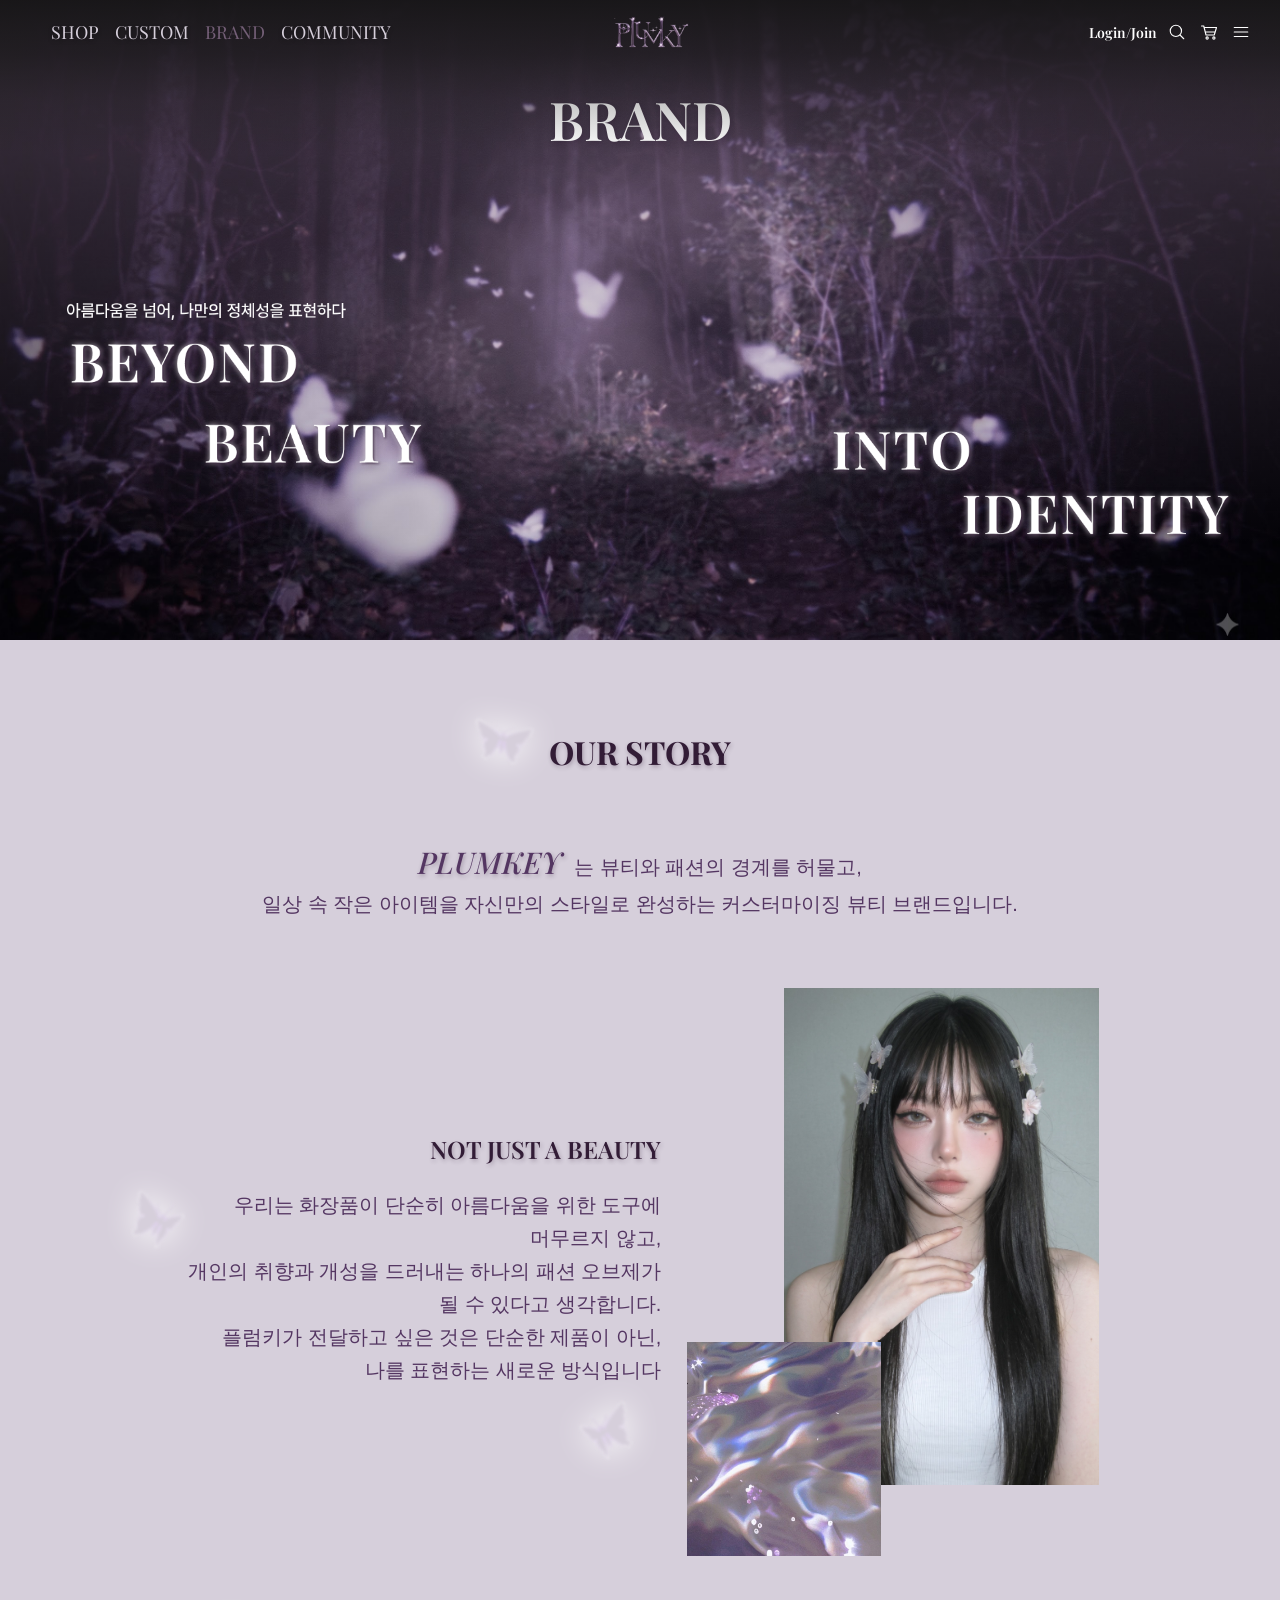
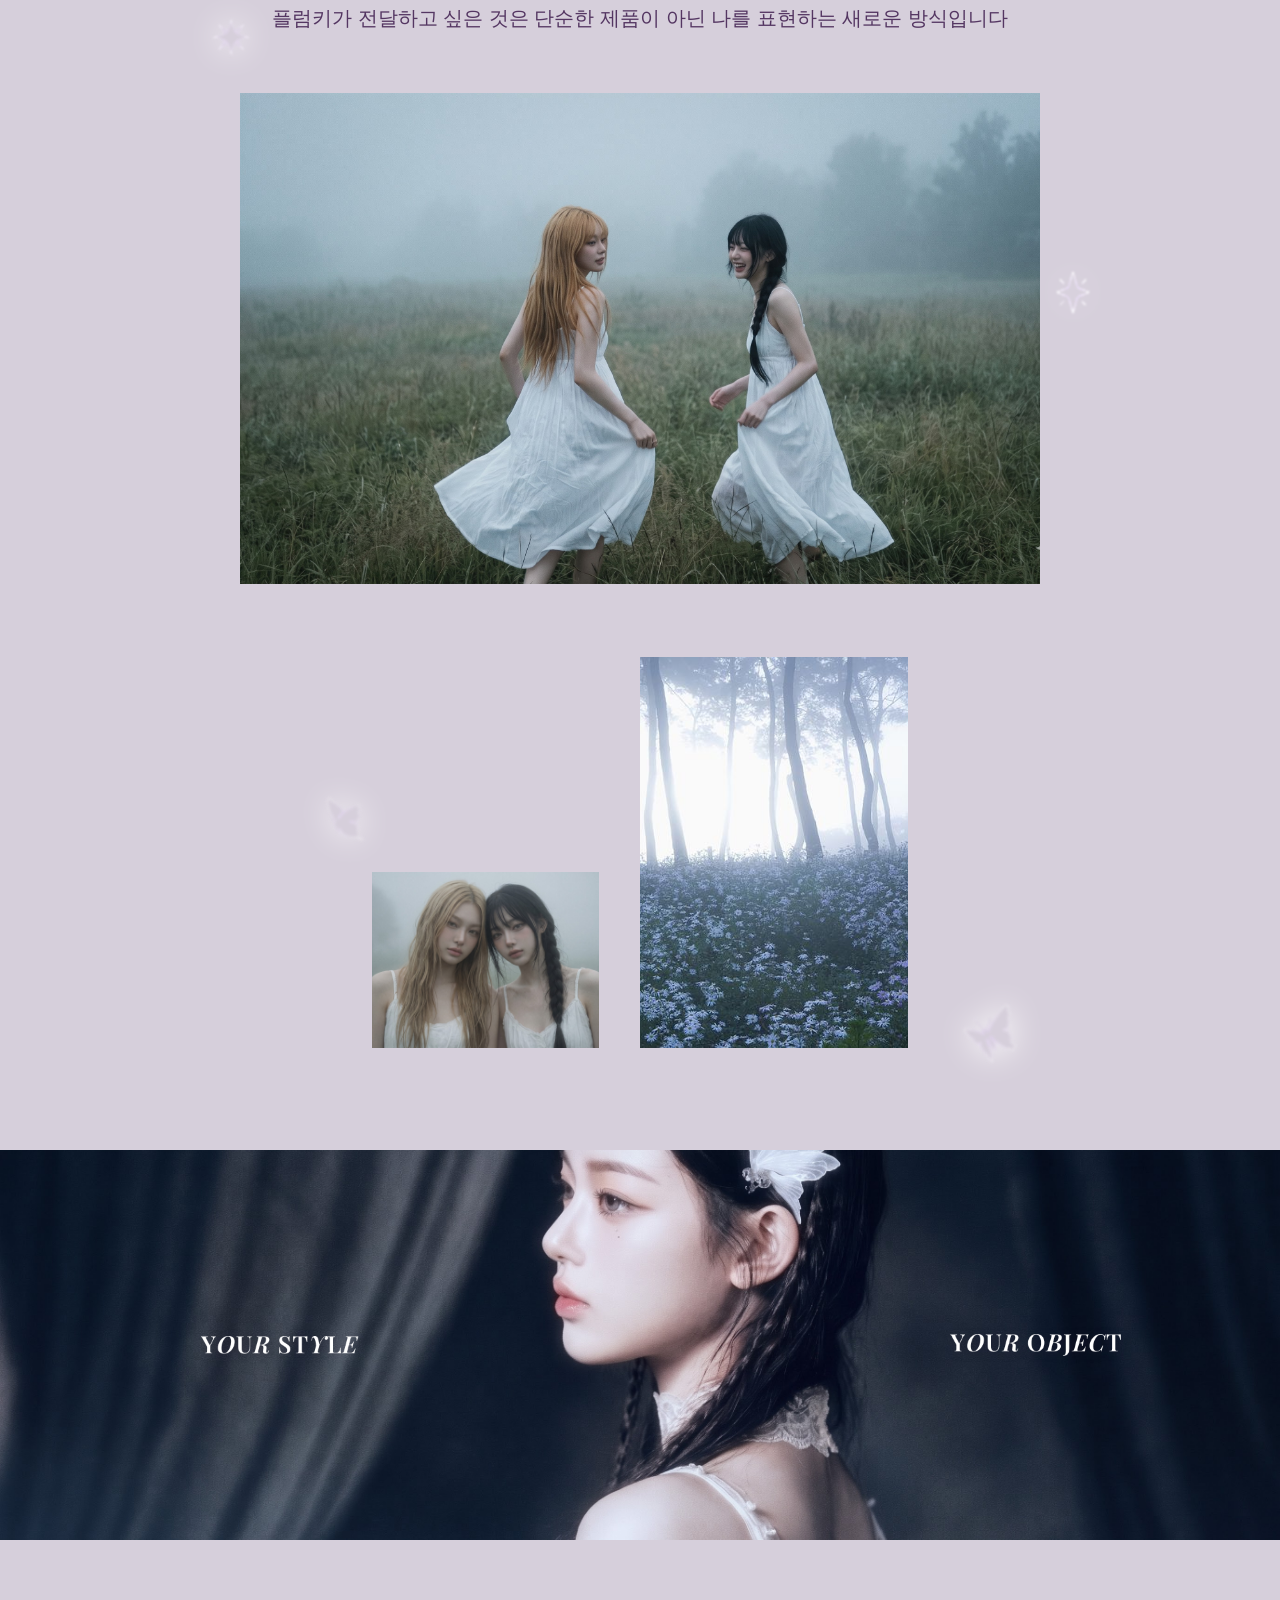
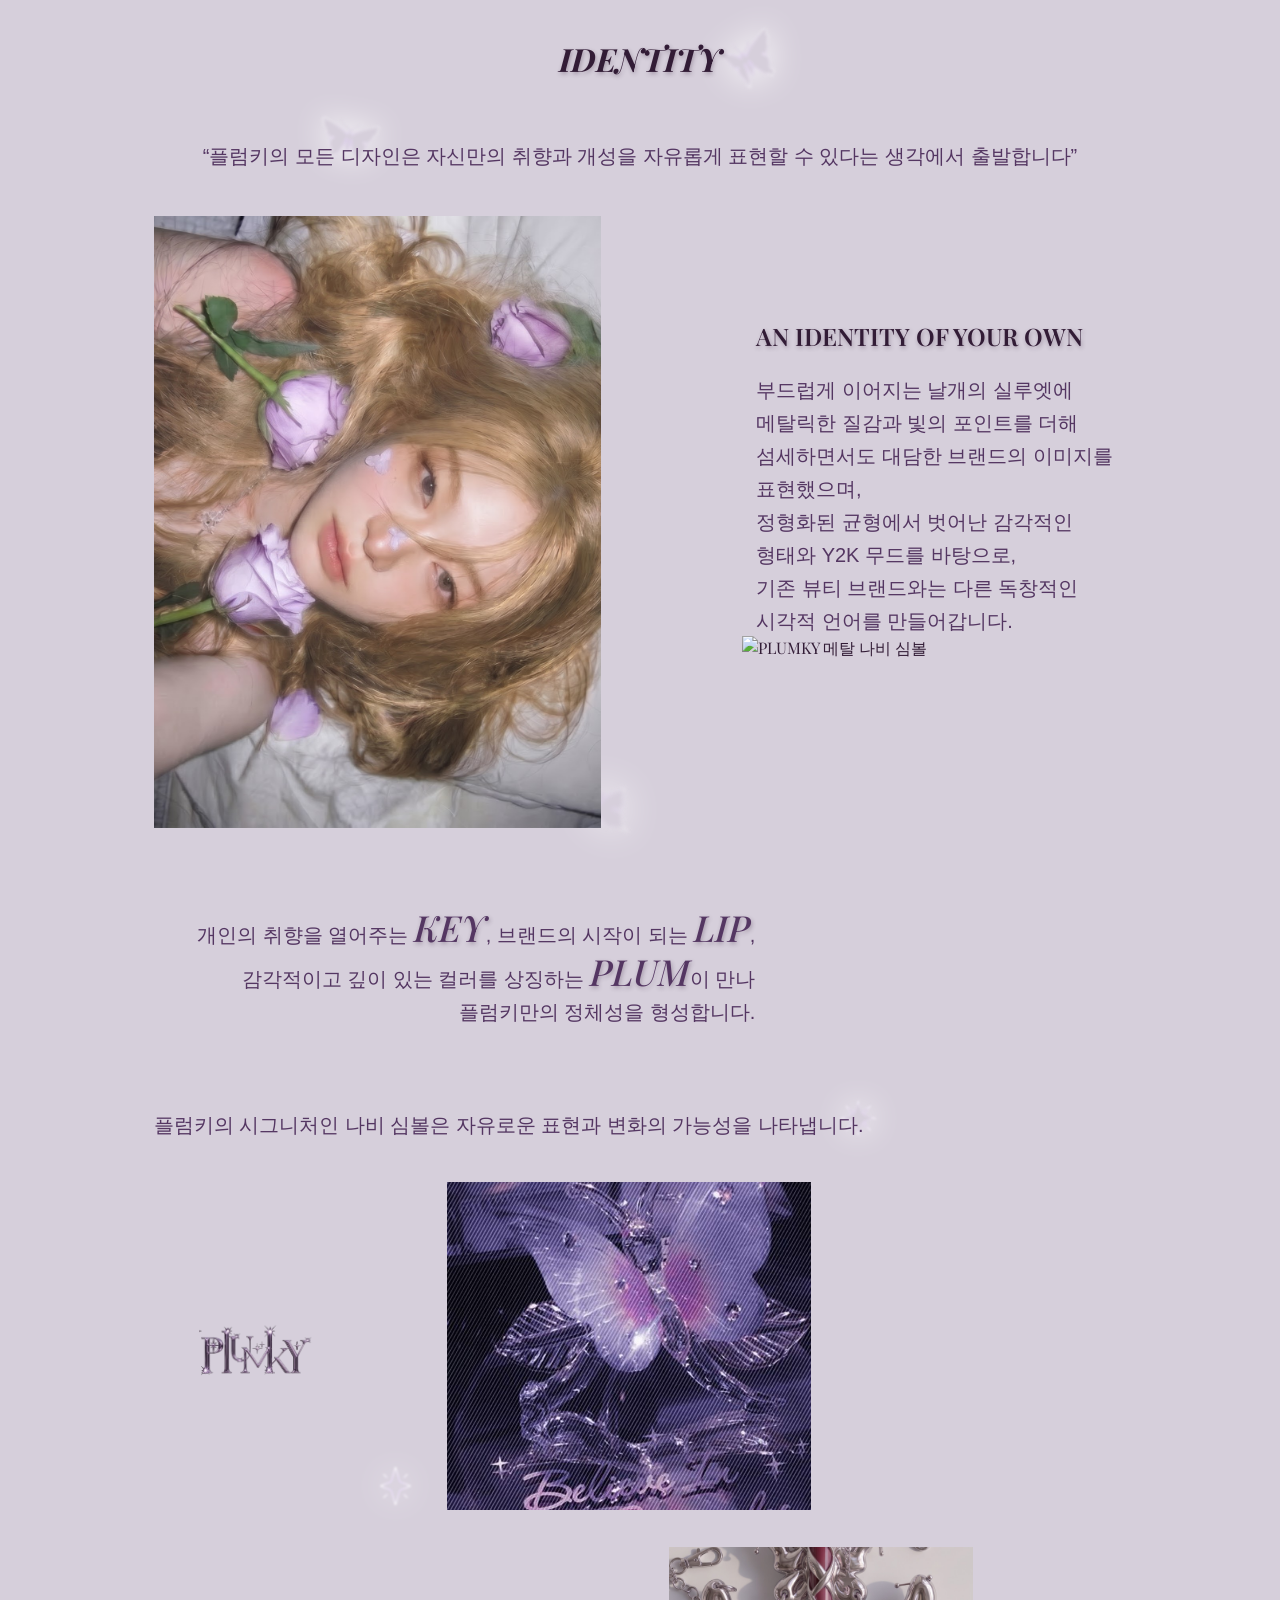
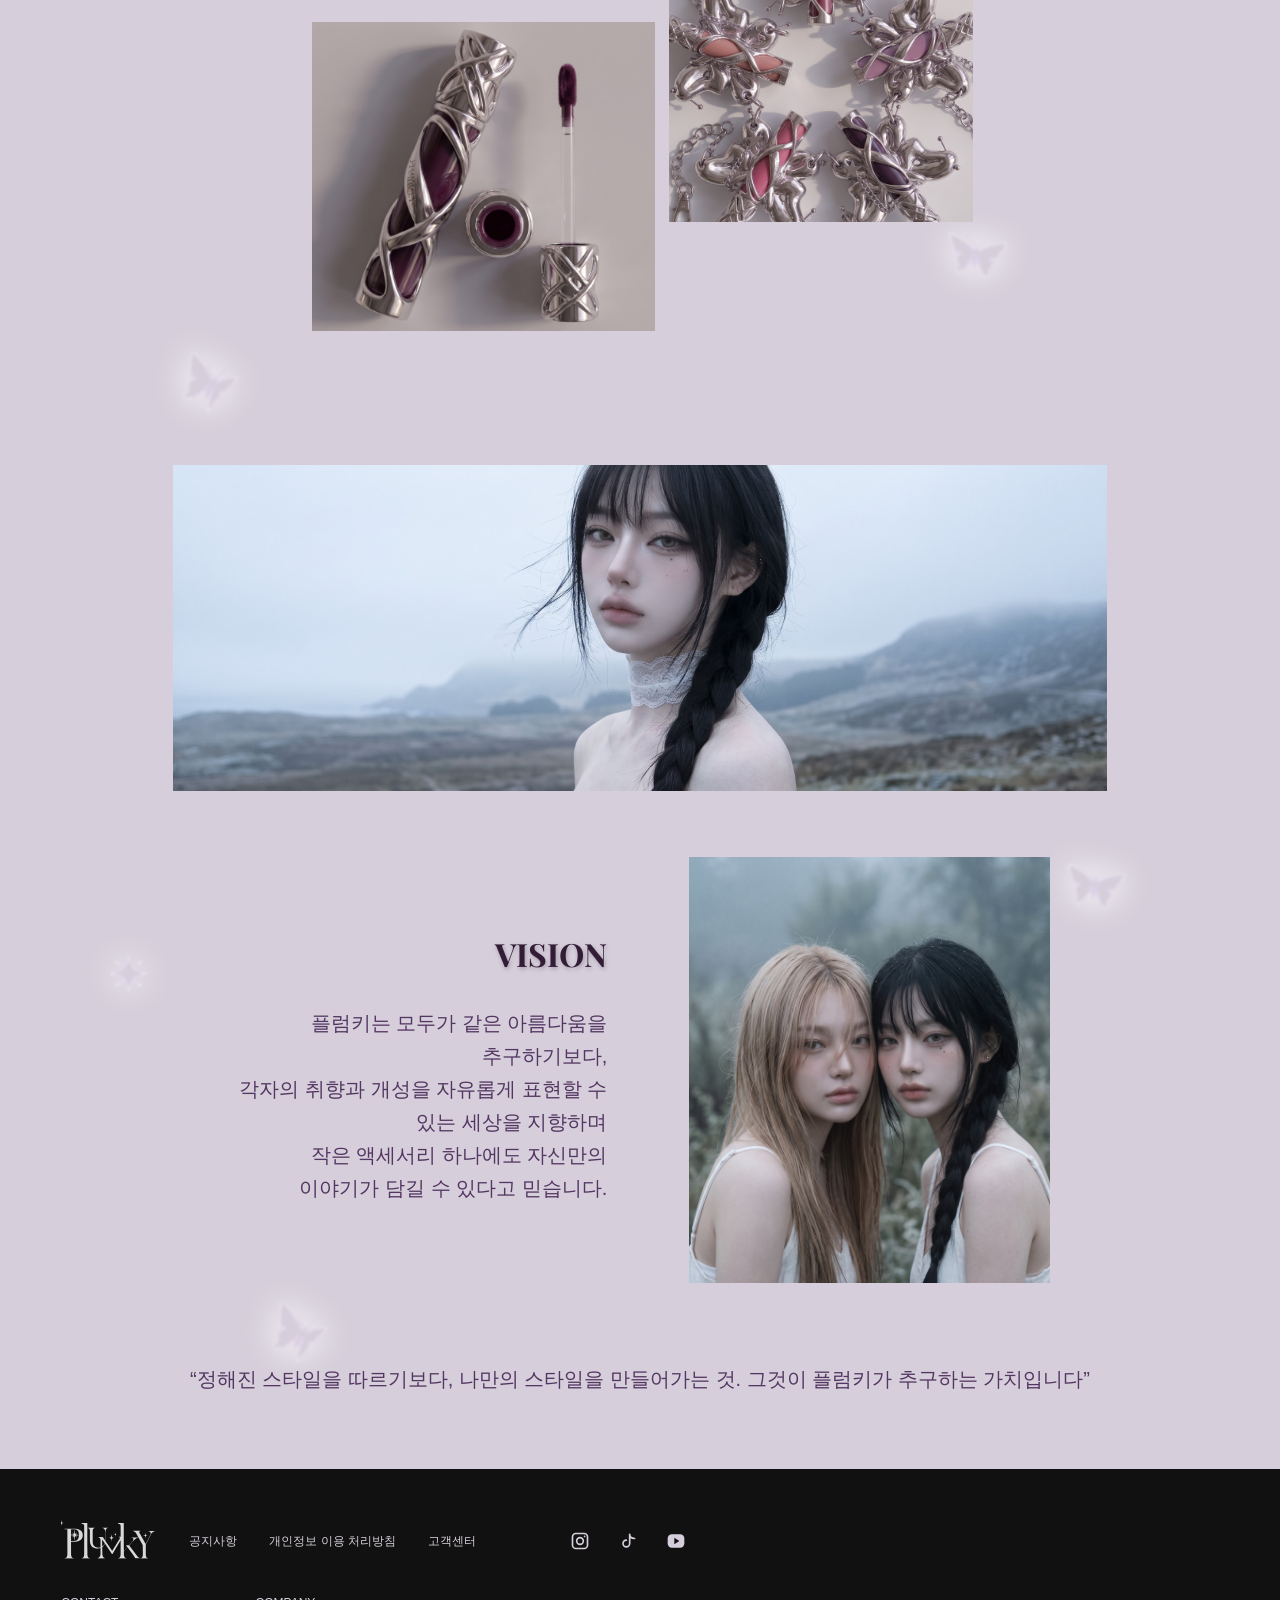
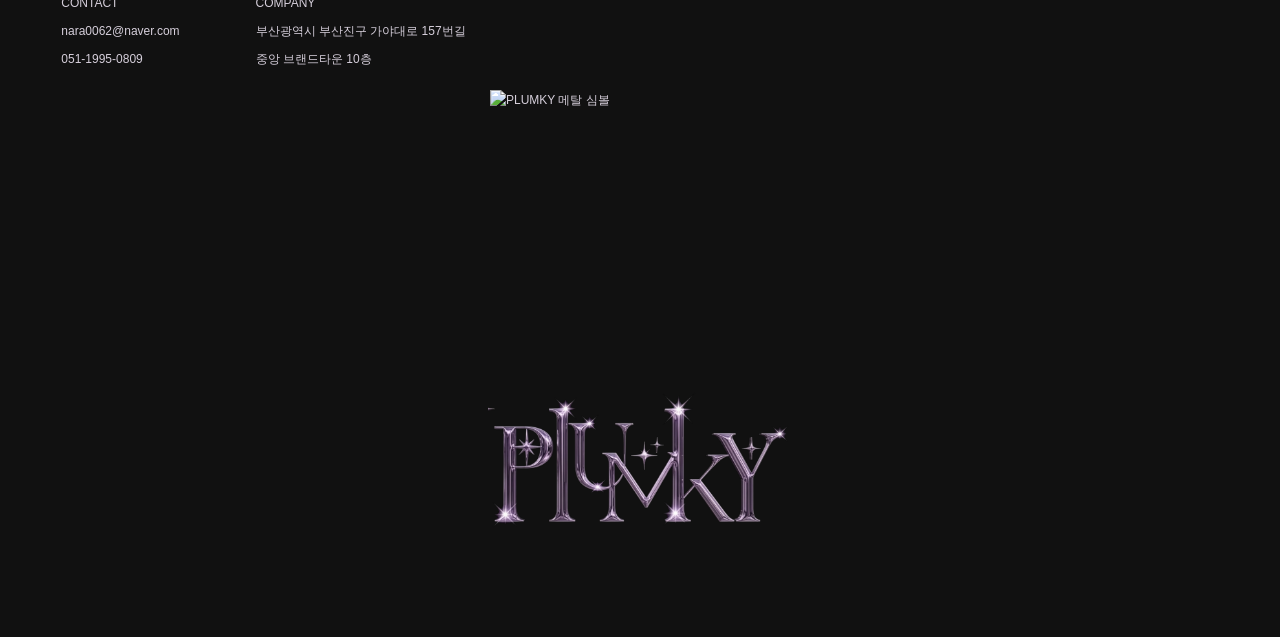
==== sub.3.html @ d3ab943c "Sync PLUMKY pages, assets, and shopping bag updates" ====
<!DOCTYPE html>
<html lang="ko">
  <head>
    <meta charset="UTF-8">
    <meta name="viewport" content="width=device-width, initial-scale=1.0">
    <title>SUB3 | PLUMKY</title>
    <!-- 공통 스타일과 기능 -->
    <link rel="stylesheet" href="css/reset.css">
    <link rel="stylesheet" href="css/common.css">
    <!-- SUB3 헤더 및 BRAND 스타일 -->
    <link rel="stylesheet" href="css/sub3.css">
    <script src="js/common.js" defer></script>
    <!-- SUB3 텍스트 및 이미지 스크롤 애니메이션 -->
    <script src="js/sub3.js" defer></script>
  </head>
  <body class="sub3-page">
    <!-- 헤더 아이콘 -->
    <svg class="common-header-icon-definitions" xmlns="http://www.w3.org/2000/svg" aria-hidden="true">
      <symbol id="icon-search" viewBox="0 0 24 24">
        <circle cx="10.5" cy="10.5" r="7.5"></circle>
        <path d="m16 16 5 5"></path>
      </symbol>
      <symbol id="icon-cart" viewBox="0 0 24 24">
        <path d="M2 4h3l3 12h11l3-10H5.5M8 12h12"></path>
        <circle cx="9.5" cy="20" r="1.5"></circle>
        <circle cx="18.5" cy="20" r="1.5"></circle>
      </symbol>
      <symbol id="icon-menu" viewBox="0 0 24 24">
        <path d="M3 6h18M3 12h18M3 18h18"></path>
      </symbol>
      <symbol id="icon-close" viewBox="0 0 24 24">
        <path d="m5 5 14 14M19 5 5 19"></path>
      </symbol>
    </svg>

    <!-- 공통 헤더 -->
    <header class="common-header">
      <nav class="common-header-nav" aria-label="주 메뉴">
        <ul class="common-header-nav-list">
          <li class="common-header-nav-item" data-common-header-dropdown>
            <a class="common-header-nav-link" href="./sub1.html" aria-expanded="false" aria-controls="common-header-shop-menu">SHOP</a>
            <ul class="common-header-dropdown" id="common-header-shop-menu" hidden>
              <li><a href="./sub1.html#best">BEST</a></li>
              <li><a href="./sub1_1.html">holiday</a></li>
              <li><a href="./sub1_2.html">Lips</a></li>
              <li><a href="./sub1_3.html">Case</a></li>
              <li><a href="./sub1_4.html">charm</a></li>
            </ul>
          </li>
          <li class="common-header-nav-item"><a class="common-header-nav-link" href="./sub2.html">CUSTOM</a></li>
          <li class="common-header-nav-item"><a class="common-header-nav-link" href="sub.3.html" aria-current="true">BRAND</a></li>
          <li class="common-header-nav-item" data-common-header-dropdown>
            <a class="common-header-nav-link" aria-expanded="false" aria-controls="common-header-community-menu" href="./sub4_1.html">COMMUNITY</a>
            <ul class="common-header-dropdown" id="common-header-community-menu" hidden>
              <li><a href="./sub4_1.html">style gallary</a></li>
              <li><a href="./sub4_2.html">review</a></li>
              <li><a href="./sub4_3.html">event</a></li>
              <li><a href="./sub4_4.html">Q&amp;A</a></li>
            </ul>
          </li>
        </ul>
      </nav>

      <a class="common-header-logo" href="./index.html" aria-label="PLUMKY 메인">
        <svg viewBox="700 0 1880 987" role="img" aria-label="PLUMKY">
          <image href="main_image/로고1.png" width="2580" height="987"></image>
        </svg>
      </a>

      <div class="common-header-tools">
        <a class="common-header-account" href="#login">Login/Join</a>
        <button class="common-header-icon-button" type="button" data-common-header-dialog="common-header-search" aria-label="검색 열기" aria-haspopup="dialog" aria-controls="common-header-search">
          <svg class="common-header-icon" aria-hidden="true"><use href="#icon-search"></use></svg>
        </button>
        <button class="common-header-icon-button" type="button" data-common-header-dialog="common-header-cart" aria-label="장바구니 열기" aria-haspopup="dialog" aria-controls="common-header-cart">
          <svg class="common-header-icon" aria-hidden="true"><use href="#icon-cart"></use></svg>
        </button>
        <button class="common-header-icon-button" type="button" data-common-header-dialog="common-header-side-menu" aria-label="전체 메뉴 열기" aria-haspopup="dialog" aria-controls="common-header-side-menu">
          <svg class="common-header-icon" aria-hidden="true"><use href="#icon-menu"></use></svg>
        </button>
      </div>
    </header>

    <!-- SUB3 본문 -->
    <main id="sub3">
      <!-- BRAND 메인 비주얼 -->
      <section class="brand-hero" id="brand" aria-labelledby="brand-hero-title">
        <img class="brand-hero-background" src="sub3_image/01_mainbanner.jpg" alt="보랏빛 숲속에서 빛나는 나비들" width="2752" height="1536" fetchpriority="high">
        <h1 class="brand-hero-title" id="brand-hero-title">BRAND</h1>
        <div class="brand-hero-copy">
          <p class="brand-hero-description">
            <img src="sub3_image/아름다움을%20넘어,%20나만의%20정체성을%20표현하다.png" alt="아름다움을 넘어, 나만의 정체성을 표현하다" width="419" height="25">
          </p>
          <p class="brand-hero-statement">
            <img class="brand-hero-word brand-hero-beyond" src="sub3_image/BEYOND.png" alt="BEYOND" width="357" height="79">
            <img class="brand-hero-word brand-hero-beauty" src="sub3_image/BEAUTY.png" alt="BEAUTY" width="344" height="78">
            <img class="brand-hero-word brand-hero-into" src="sub3_image/INTO.png" alt="INTO" width="224" height="79">
            <img class="brand-hero-word brand-hero-identity" src="sub3_image/IDENTITY.png" alt="IDENTITY" width="418" height="77">
          </p>
        </div>
      </section>
      <!-- BRAND OUR STORY -->
      <section class="brand-story" aria-labelledby="brand-story-title">
        <h2 class="brand-story-title" id="brand-story-title">OUR STORY</h2>
        <p class="brand-story-intro"><em>PLUMKEY</em>는 뷰티와 패션의 경계를 허물고,<br>일상 속 작은 아이템을 자신만의 스타일로 완성하는 커스터마이징 뷰티 브랜드입니다.</p>

        <!-- OUR STORY 브랜드 소개와 이미지 콜라주 -->
        <div class="brand-story-feature">
          <div class="brand-story-copy">
            <h3>NOT JUST A BEAUTY</h3>
            <p>우리는 화장품이 단순히 아름다움을 위한 도구에 머무르지 않고,<br>개인의 취향과 개성을 드러내는 하나의 패션 오브제가 될 수 있다고 생각합니다.<br>플럼키가 전달하고 싶은 것은 단순한 제품이 아닌, 나를 표현하는 새로운 방식입니다</p>
          </div>
          <div class="brand-story-collage">
            <img class="brand-story-portrait" src="sub3_image/02_모델.jpg" alt="나비 장식으로 자신만의 스타일을 표현한 모델" width="1536" height="2752" loading="lazy">
            <img class="brand-story-hologram" src="sub3_image/02_홀로그램.jpg" alt="보라와 은빛으로 반짝이는 홀로그램" width="736" height="1308" loading="lazy">
          </div>
        </div>

        <!-- OUR STORY 브랜드 메시지와 모델 이미지 -->
        <p class="brand-story-message">플럼키가 전달하고 싶은 것은 단순한 제품이 아닌 나를 표현하는 새로운 방식입니다</p>
        <img class="brand-story-wide" src="sub3_image/02_모델2.jpg" alt="안개 낀 들판에서 흰 드레스를 입고 함께하는 두 모델" width="2752" height="1536" loading="lazy">

        <!-- OUR STORY 하단 이미지 -->
        <div class="brand-story-gallery">
          <img class="brand-story-pair" src="sub3_image/02_모델3.jpg" alt="서로 어깨를 맞대고 있는 두 모델" width="2752" height="1536" loading="lazy">
          <img class="brand-story-forest" src="sub3_image/02_이미지.jpg" alt="은은한 빛이 스며드는 보랏빛 꽃이 핀 숲" width="735" height="490" loading="lazy">
        </div>

        <!-- OUR STORY 나비와 빛 장식 -->
        <div class="brand-story-decor" aria-hidden="true">
          <img class="brand-story-butterfly brand-story-butterfly-one" src="sub3_image/정면나비.svg" alt="" width="187" height="168" loading="lazy">
          <img class="brand-story-butterfly brand-story-butterfly-two" src="sub3_image/오른쪽보는나비.svg" alt="" width="178" height="186" loading="lazy">
          <img class="brand-story-butterfly brand-story-butterfly-three" src="sub3_image/대각선나비.svg" alt="" width="178" height="186" loading="lazy">
          <img class="brand-story-butterfly brand-story-butterfly-four" src="sub3_image/왼쪽보는나비.svg" alt="" width="155" height="164" loading="lazy">
          <img class="brand-story-butterfly brand-story-butterfly-five" src="sub3_image/대각선나비.svg" alt="" width="178" height="186" loading="lazy">
          <img class="brand-story-sparkle brand-story-sparkle-one" src="sub3_image/별모양.svg" alt="" width="158" height="158" loading="lazy">
          <img class="brand-story-sparkle brand-story-sparkle-two" src="sub3_image/별모양2.svg" alt="" width="146" height="158" loading="lazy">
        </div>
      </section>
      <!-- BRAND YOUR STYLE 배너 -->
      <section class="brand-style-banner" aria-labelledby="brand-style-title">
        <h2 class="common-header-sr-only" id="brand-style-title">YOUR STYLE, YOUR OBJECT</h2>
        <img class="brand-style-background" src="sub3_image/03_배너.jpg" alt="나비 장식을 착용하고 옆을 바라보는 모델" width="2752" height="1536" loading="lazy">
        <p class="brand-style-copy brand-style-copy-left">
          <img src="sub3_image/03_YOUR%20STYLE.png" alt="YOUR STYLE" width="237" height="27" loading="lazy">
        </p>
        <p class="brand-style-copy brand-style-copy-right">
          <img src="sub3_image/03_YOUR%20OBJECT.png" alt="YOUR OBJECT" width="257" height="33" loading="lazy">
        </p>
      </section>
      <!-- BRAND IDENTITY -->
      <section class="brand-identity" aria-labelledby="brand-identity-title">
        <h2 class="brand-identity-title" id="brand-identity-title">IDENTITY</h2>
        <p class="brand-identity-intro">“플럼키의 모든 디자인은 자신만의 취향과 개성을 자유롭게 표현할 수 있다는 생각에서 출발합니다”</p>

        <!-- IDENTITY 디자인 소개 -->
        <div class="brand-identity-feature">
          <img class="brand-identity-portrait" src="sub3_image/04_모델.jpg" alt="보랏빛 장미 사이에 누워 있는 모델" width="2752" height="1536" loading="lazy">
          <div class="brand-identity-copy">
            <h3>AN IDENTITY OF YOUR OWN</h3>
            <p>부드럽게 이어지는 날개의 실루엣에 메탈릭한 질감과 빛의 포인트를 더해<br>섬세하면서도 대담한 브랜드의 이미지를 표현했으며,<br>정형화된 균형에서 벗어난 감각적인 형태와 Y2K 무드를 바탕으로,<br>기존 뷰티 브랜드와는 다른 독창적인 시각적 언어를 만들어갑니다.</p>
          </div>
          <img class="brand-identity-symbol" src="main_image/심볼1.png" alt="PLUMKY 메탈 나비 심볼" width="2175" height="2232" loading="lazy">
        </div>

        <!-- IDENTITY 브랜드 이름과 심볼 의미 -->
        <p class="brand-identity-naming">개인의 취향을 열어주는 <em>KEY</em>, 브랜드의 시작이 되는 <em>LIP</em>,<br>감각적이고 깊이 있는 컬러를 상징하는 <em>PLUM</em>이 만나 플럼키만의 정체성을 형성합니다.</p>
        <p class="brand-identity-symbol-caption">플럼키의 시그니처인 나비 심볼은 자유로운 표현과 변화의 가능성을 나타냅니다.</p>

        <!-- IDENTITY 로고와 제품 이미지 콜라주 -->
        <div class="brand-identity-gallery">
          <svg class="brand-identity-logo" viewBox="700 0 1880 987" role="img" aria-label="PLUMKY 메탈 로고">
            <image href="main_image/로고1.png" width="2580" height="987"></image>
          </svg>
          <img class="brand-identity-mood" src="sub3_image/04_이미지1.jpg" alt="보라색 나비와 반짝이는 장식의 Y2K 무드 이미지" width="675" height="1200" loading="lazy">
          <img class="brand-identity-products" src="sub3_image/04_이미지2.jpg" alt="나비 모양 메탈 케이스와 다양한 립 컬러" width="1536" height="2752" loading="lazy">
          <img class="brand-identity-lip" src="sub3_image/04_이미지3.jpg" alt="은빛 곡선 케이스의 보라색 립과 어플리케이터" width="1792" height="2400" loading="lazy">
        </div>

        <!-- IDENTITY 하단 모델 이미지 -->
        <img class="brand-identity-wide" src="sub3_image/04_모델2.jpg" alt="해안가에서 자신만의 스타일을 표현하는 모델" width="2752" height="1536" loading="lazy">

        <!-- IDENTITY 나비와 빛 장식 -->
        <div class="brand-identity-decor" aria-hidden="true">
          <img class="brand-identity-butterfly brand-identity-butterfly-one" src="sub3_image/대각선나비.svg" alt="" width="178" height="186" loading="lazy">
          <img class="brand-identity-butterfly brand-identity-butterfly-two" src="sub3_image/정면나비.svg" alt="" width="187" height="168" loading="lazy">
          <img class="brand-identity-butterfly brand-identity-butterfly-three" src="sub3_image/왼쪽보는나비.svg" alt="" width="155" height="164" loading="lazy">
          <img class="brand-identity-butterfly brand-identity-butterfly-four" src="sub3_image/정면나비.svg" alt="" width="187" height="168" loading="lazy">
          <img class="brand-identity-butterfly brand-identity-butterfly-five" src="sub3_image/오른쪽보는나비.svg" alt="" width="178" height="186" loading="lazy">
          <img class="brand-identity-sparkle brand-identity-sparkle-one" src="sub3_image/별모양.svg" alt="" width="158" height="158" loading="lazy">
          <img class="brand-identity-sparkle brand-identity-sparkle-two" src="sub3_image/별모양2.svg" alt="" width="146" height="158" loading="lazy">
        </div>
      </section>
      <!-- BRAND VISION -->
      <section class="brand-vision" aria-labelledby="brand-vision-title">
        <div class="brand-vision-inner">
          <!-- VISION 소개문과 모델 이미지 -->
          <div class="brand-vision-copy">
            <h2 id="brand-vision-title">VISION</h2>
            <p>플럼키는 모두가 같은 아름다움을 추구하기보다,<br>각자의 취향과 개성을 자유롭게 표현할 수 있는 세상을 지향하며<br>작은 액세서리 하나에도 자신만의 이야기가 담길 수 있다고 믿습니다.</p>
          </div>
          <img class="brand-vision-image" src="sub3_image/05_모델.jpg" alt="서로 다른 개성을 표현하며 함께 서 있는 두 모델" width="1536" height="2752" loading="lazy">
        </div>

        <!-- VISION 브랜드 가치 -->
        <p class="brand-vision-message">“정해진 스타일을 따르기보다, 나만의 스타일을 만들어가는 것. 그것이 플럼키가 추구하는 가치입니다”</p>

        <!-- VISION 나비와 빛 장식 -->
        <div class="brand-vision-decor" aria-hidden="true">
          <img class="brand-vision-butterfly brand-vision-butterfly-one" src="sub3_image/정면나비.svg" alt="" width="187" height="168" loading="lazy">
          <img class="brand-vision-butterfly brand-vision-butterfly-two" src="sub3_image/오른쪽보는나비.svg" alt="" width="178" height="186" loading="lazy">
          <img class="brand-vision-sparkle" src="sub3_image/별모양.svg" alt="" width="158" height="158" loading="lazy">
        </div>
      </section>
    </main>

    <!-- FOOTER -->
    <footer class="site-footer" id="footer">
      <div class="footer-top">
        <a class="footer-home" href="./index.html" aria-label="PLUMKY 메인으로">
          <svg viewBox="90 0 216 107" role="img" aria-label="PLUMKY">
            <image href="main_image/logo.svg" width="306" height="107"></image>
          </svg>
        </a>
        <nav class="footer-links" aria-label="사이트 안내">
          <a href="#">공지사항</a>
          <a href="#">개인정보 이용 처리방침</a>
          <a href="#footer-contact">고객센터</a>
        </nav>
        <nav class="footer-social" aria-label="소셜 미디어">
          <a href="#" aria-label="인스타그램">
            <svg viewBox="0 0 24 24" aria-hidden="true">
              <rect x="3" y="3" width="18" height="18" rx="4"></rect>
              <circle cx="12" cy="12" r="4"></circle>
              <circle class="footer-icon-fill" cx="17.5" cy="6.5" r="1"></circle>
            </svg>
          </a>
          <a href="#" aria-label="틱톡">
            <svg viewBox="0 0 24 24" aria-hidden="true">
              <path d="M14 4v11a4 4 0 1 1-4-4M14 4c0 4 3 5 6 5"></path>
            </svg>
          </a>
          <a href="#" aria-label="유튜브">
            <svg viewBox="0 0 24 24" aria-hidden="true">
              <rect class="footer-icon-fill" x="2" y="4" width="20" height="16" rx="5"></rect>
              <path class="footer-icon-cutout" d="m10 8 6 4-6 4Z"></path>
            </svg>
          </a>
        </nav>
      </div>
      <div class="footer-details">
        <div class="footer-contact" id="footer-contact">
          <h2>CONTACT</h2>
          <address>
            <a href="mailto:nara0062@naver.com">nara0062@naver.com</a>
            <a href="tel:05119950809">051-1995-0809</a>
          </address>
        </div>
        <div class="footer-company">
          <h2>COMPANY</h2>
          <address>
            <span>부산광역시 부산진구 가야대로 157번길</span>
            <span>중앙 브랜드타운 10층</span>
          </address>
        </div>
      </div>

      <!-- FOOTER 메탈 심볼·로고 -->
      <div class="footer-metal" aria-label="PLUMKY 메탈 심볼과 로고">
        <div class="footer-metal-item footer-metal-symbol">
          <img src="main_image/심볼1.png" alt="PLUMKY 메탈 심볼" width="2175" height="2232" loading="lazy" draggable="false">
        </div>
        <div class="footer-metal-item footer-metal-wordmark">
          <svg viewBox="700 0 1880 987" role="img" aria-label="PLUMKY 메탈 로고">
            <image href="main_image/로고1.png" width="2580" height="987"></image>
          </svg>
        </div>
      </div>
    </footer>

    <!-- 헤더 전체 메뉴 -->
    <dialog class="common-header-dialog common-header-side-menu" id="common-header-side-menu" aria-label="전체 메뉴">
      <div class="common-header-side-tools">
        <a class="common-header-login" href="#login">Login/Join</a>
        <button class="common-header-icon-button" type="button" data-common-header-dialog="common-header-search" aria-label="검색 열기" aria-haspopup="dialog" aria-controls="common-header-search">
          <svg class="common-header-icon" aria-hidden="true"><use href="#icon-search"></use></svg>
        </button>
        <button class="common-header-icon-button" type="button" data-common-header-dialog="common-header-cart" aria-label="장바구니 열기" aria-haspopup="dialog" aria-controls="common-header-cart">
          <svg class="common-header-icon" aria-hidden="true"><use href="#icon-cart"></use></svg>
        </button>
        <button class="common-header-icon-button" type="button" data-common-header-close aria-label="전체 메뉴 닫기" autofocus>
          <svg class="common-header-icon" aria-hidden="true"><use href="#icon-close"></use></svg>
        </button>
      </div>
      <nav class="common-header-side-nav" aria-label="전체 메뉴">
        <a class="common-header-side-title common-header-my-page" href="#my-page">My Page</a>
        <details class="common-header-side-group" open>
          <summary class="common-header-side-title">SHOP</summary>
          <ul class="common-header-side-links">
            <li><a href="./sub1.html#best">BEST</a></li>
            <li><a href="./sub1_1.html">holiday</a></li>
            <li><a href="./sub1_2.html">Lips</a></li>
            <li><a href="./sub1_3.html">Case</a></li>
            <li><a href="./sub1_4.html">charm</a></li>
          </ul>
        </details>
        <a class="common-header-side-title" href="./sub2.html">CUSTOM</a>
        <a class="common-header-side-title" href="sub.3.html">BRAND</a>
        <details class="common-header-side-group">
          <summary class="common-header-side-title"><a href="./sub4_1.html">COMMUNITY</a></summary>
          <ul class="common-header-side-links">
            <li><a href="./sub4_1.html">style gallary</a></li>
            <li><a href="./sub4_2.html">review</a></li>
            <li><a href="./sub4_3.html">event</a></li>
            <li><a href="./sub4_4.html">Q&amp;A</a></li>
          </ul>
        </details>
      </nav>
    </dialog>

    <!-- 헤더 검색 -->
    <dialog class="common-header-dialog common-header-search" id="common-header-search" aria-labelledby="common-header-search-title">
      <div class="common-header-dialog-heading">
        <h2 id="common-header-search-title">Search</h2>
        <button class="common-header-icon-button" type="button" data-common-header-close aria-label="검색 닫기">
          <svg class="common-header-icon" aria-hidden="true"><use href="#icon-close"></use></svg>
        </button>
      </div>
      <label class="common-header-search-field">
        <span class="common-header-sr-only">검색어</span>
        <input type="search" name="keyword" placeholder="검색어를 입력하세요" autocomplete="off" autofocus>
        <svg class="common-header-icon" aria-hidden="true"><use href="#icon-search"></use></svg>
      </label>
    </dialog>

    <!-- 헤더 장바구니 -->
    <dialog class="common-header-dialog common-header-cart" id="common-header-cart" aria-labelledby="common-header-cart-title">
      <div class="common-header-dialog-heading">
        <h2 id="common-header-cart-title">Shopping Bag <span>(0)</span></h2>
        <button class="common-header-icon-button" type="button" data-common-header-close aria-label="장바구니 닫기" autofocus>
          <svg class="common-header-icon" aria-hidden="true"><use href="#icon-close"></use></svg>
        </button>
      </div>
      <p class="common-header-cart-empty">장바구니가 비어 있습니다.</p>
    </dialog>
  </body>
</html>
---- css/common.css ----
@charset "UTF-8";

/* 웹폰트 연결 */
@import url("https://fonts.googleapis.com/css2?family=Playfair+Display:ital,wght@0,400..900;1,400..900&display=swap");
@import url("https://cdn.jsdelivr.net/gh/orioncactus/pretendard@v1.3.9/dist/web/static/pretendard-dynamic-subset.min.css");

/* 공통 색상 변수 */
:root {
  --color-text: #111; /* 글자 검정 */
  --color-primary: #745f77; /* 진한 보라 */
  --color-purple-light: #e4ccff; /* 밝은 연보라 */
  --color-purple-dark: #321c36; /* 어두운 보라 */
  --color-purple-gray: #745f77; /* 회보라 */
  --color-background: #d6cfdb; /* 배경 회색 */
  --color-white: #ffffff; /* 흰색 */
}

/* 영문은 Playfair Display, 한글은 Pretendard로 표시 */
body {
  font-family: "Playfair Display", "Pretendard", sans-serif;
  font-size: 16px;
  line-height: 1.5;
  color: var(--color-text);
}

/* 헤더 */
.common-header-icon-definitions {
  position: absolute;
  width: 0;
  height: 0;
  overflow: hidden;
}

.common-header {
  position: absolute;
  inset: 0 0 auto;
  z-index: 10;
  display: grid;
  grid-template-columns: 1fr auto 1fr;
  align-items: center;
  height: 4rem;
  padding-inline: 3.958333vw 2.083333vw;
  color: var(--color-background);
}

.common-header-logo {
  grid-column: 2;
  grid-row: 1;
  width: 4.75rem;
}

.common-header-logo svg {
  width: 100%;
  height: auto;
  aspect-ratio: 1880 / 987;
}

.common-header-nav {
  grid-column: 1;
  grid-row: 1;
  justify-self: start;
}

.common-header-nav-list {
  display: flex;
  align-items: center;
  gap: 1.25vw;
}

.common-header-nav-item {
  position: relative;
}

.common-header-nav-link {
  display: block;
  padding-block: 1.125rem;
  font-size: 1.125rem;
  line-height: 1.5;
  white-space: nowrap;
  text-shadow: 0 2px 4px color-mix(in srgb, var(--color-text) 30%, transparent);
}

/* 헤더 메뉴 호버와 현재 메뉴 */
.common-header-nav-link:hover,
.common-header-nav-link:focus-visible,
.common-header-nav-link[aria-current="true"],
.common-header-nav-link[aria-expanded="true"] {
  color: var(--color-purple-gray);
  text-shadow: none;
}

.common-header-dropdown {
  position: absolute;
  top: calc(100% - 0.375rem);
  left: 50%;
  min-width: 5.5rem;
  padding: 0.25rem 0.625rem;
  transform: translateX(-50%);
  color: var(--color-purple-gray);
  background: var(--color-white);
  text-align: center;
  white-space: nowrap;
}

.common-header-dropdown a {
  display: block;
  padding-block: 0.2rem;
  font-size: 0.875rem;
  line-height: 1.5;
}

.common-header-dropdown li + li {
  border-top: 1px solid var(--color-background);
}

.common-header-dropdown a:hover,
.common-header-dropdown a:focus-visible {
  color: var(--color-purple-dark);
}

/* 공통 헤더 로그인과 아이콘 색상 */
.common-header-tools {
  display: flex;
  align-items: center;
  gap: 0.5rem;
  grid-column: 3;
  grid-row: 1;
  justify-self: end;
  margin-left: 0;
  color: var(--color-white);
}

.common-header-icon-button {
  display: inline-flex;
  flex-shrink: 0;
  align-items: center;
  justify-content: center;
  width: 1.5rem;
  height: 1.75rem;
}

.common-header-icon {
  width: 1.125rem;
  height: 1.125rem;
  fill: none;
  stroke: currentColor;
  stroke-width: 1.4;
  stroke-linecap: round;
  stroke-linejoin: round;
}

.common-header :focus-visible,
.common-header-dialog :focus-visible {
  outline: 1px solid var(--color-purple-light);
  outline-offset: 4px;
}

/* 헤더 공통 대화상자 */
body.common-header-dialog-open {
  overflow: hidden;
}

.common-header-dialog {
  position: fixed;
  inset: 0;
  max-width: 100%;
  max-height: 100%;
  border: 0;
  color: var(--color-primary);
  background: var(--color-white);
}

.common-header-dialog::backdrop {
  background: color-mix(in srgb, var(--color-purple-dark) 24%, transparent);
}

.common-header-dialog[open] {
  animation: common-header-dialog-enter 180ms ease-out;
}

.common-header-dialog-heading {
  display: flex;
  align-items: center;
  justify-content: space-between;
  gap: 1rem;
  font-size: 1.25rem;
}

.common-header-dialog-heading .common-header-icon-button {
  width: 2.75rem;
  height: 2.75rem;
}

.common-header-sr-only {
  position: absolute;
  width: 1px;
  height: 1px;
  padding: 0;
  overflow: hidden;
  clip-path: inset(50%);
  white-space: nowrap;
}

@keyframes common-header-dialog-enter {
  from { opacity: 0; translate: 0.75rem 0; }
  to { opacity: 1; translate: 0 0; }
}

/* 헤더 전체 메뉴 */
.common-header-side-menu {
  width: 16rem;
  height: 100vh;
  height: 100dvh;
  max-height: none;
  margin: 0 0 0 auto;
  padding: 1rem 1.75rem 2rem;
}

.common-header-side-tools {
  display: flex;
  align-items: center;
  gap: 0.375rem;
}

.common-header-login {
  margin-right: auto;
  font-size: 0.875rem;
  white-space: nowrap;
}

.common-header-side-tools .common-header-icon {
  width: 1.25rem;
  height: 1.25rem;
}

.common-header-side-nav {
  display: flex;
  flex-direction: column;
  gap: 1.5rem;
  margin-top: 1.5rem;
}

.common-header-side-title {
  display: block;
  font-size: 1.125rem;
  text-shadow: 1px 2px 3px color-mix(in srgb, var(--color-text) 25%, transparent);
}

.common-header-my-page {
  margin-bottom: 0.125rem;
}

.common-header-side-group summary {
  position: relative;
  padding-right: 1.5rem;
  list-style: none;
  cursor: pointer;
}

.common-header-side-group summary::-webkit-details-marker {
  display: none;
}

.common-header-side-group summary::after {
  position: absolute;
  top: 0.35rem;
  right: 0.125rem;
  width: 0.625rem;
  height: 0.625rem;
  border-right: 1px solid currentColor;
  border-bottom: 1px solid currentColor;
  transform: rotate(45deg);
  content: "";
}

.common-header-side-group[open] summary::after {
  top: 0.65rem;
  transform: rotate(225deg);
}

.common-header-side-links {
  margin-top: 0.375rem;
  text-align: center;
}

.common-header-side-links a {
  display: block;
  padding-block: 0.25rem;
  border-bottom: 1px solid var(--color-background);
  font-size: 0.875rem;
}

.common-header-side-links a:hover,
.common-header-side-links a:focus-visible,
.common-header-side-title:hover {
  color: var(--color-purple-dark);
}

/* 헤더 검색 */
.common-header-search {
  inset: 4.75rem 1.75rem auto auto;
  width: min(26rem, calc(100% - 3.5rem));
  margin: 0;
  padding: 1.25rem 1.5rem 1.75rem;
}

.common-header-search-field {
  display: flex;
  align-items: center;
  gap: 0.75rem;
  margin-top: 1rem;
  padding-block: 0.625rem;
  border-bottom: 1px solid var(--color-primary);
}

.common-header-search-field input {
  width: 100%;
  min-width: 0;
  font-family: "Pretendard", sans-serif;
  font-size: 0.875rem;
}

.common-header-search-field input::placeholder {
  color: var(--color-purple-gray);
}

/* 헤더 장바구니 */
.common-header-cart {
  width: min(24rem, 100%);
  height: 100vh;
  height: 100dvh;
  max-height: none;
  margin: 0 0 0 auto;
  padding: 1.25rem 1.5rem;
}

.common-header-cart-empty {
  margin-top: 5rem;
  font-family: "Pretendard", sans-serif;
  font-size: 0.875rem;
  text-align: center;
}

/* 공통 장바구니 상품 이미지와 구매하기 */
.shopping-bag[open] {
  display: flex;
  flex-direction: column;
  overflow: hidden;
}

.shopping-bag > :is(.header-dialog-heading, .common-header-dialog-heading) {
  flex-shrink: 0;
}

.shopping-bag-items {
  flex: 1;
  min-height: 0;
  margin-top: 1.5rem;
  overflow-y: auto;
  overscroll-behavior: contain;
  font-family: "Pretendard", sans-serif;
  font-size: 0.875rem;
}

.shopping-bag-item {
  padding-block: 1rem;
  border-bottom: 1px solid var(--color-background);
}

.shopping-bag-item:first-child {
  padding-top: 0;
}

.shopping-bag-custom-title {
  margin-bottom: 0.875rem;
  color: var(--color-purple-dark);
  font-weight: 600;
}

.shopping-bag-product {
  display: grid;
  grid-template-columns: 4rem minmax(0, 1fr);
  align-items: center;
  gap: 0.875rem;
}

.shopping-bag-product + .shopping-bag-product {
  margin-top: 0.75rem;
}

.shopping-bag-product img {
  width: 4rem;
  height: 4rem;
  object-fit: cover;
}

.shopping-bag-name {
  color: var(--color-purple-dark);
  overflow-wrap: anywhere;
}

.shopping-bag-price {
  margin-top: 0.25rem;
}

.shopping-bag-item-actions {
  display: flex;
  flex-wrap: wrap;
  align-items: center;
  gap: 0.75rem;
  margin-top: 0.75rem;
}

.shopping-bag-item-actions strong {
  margin-left: auto;
}

.shopping-bag-item-actions button {
  min-height: 2.75rem;
  padding-inline: 0.5rem;
  text-decoration: underline;
  text-underline-offset: 0.2em;
}

.shopping-bag-footer {
  flex-shrink: 0;
  margin-top: 1rem;
  padding-top: 1.25rem;
  padding-bottom: env(safe-area-inset-bottom, 0px);
  border-top: 1px solid var(--color-background);
  font-family: "Pretendard", sans-serif;
}

.shopping-bag-total {
  display: flex;
  flex-wrap: wrap;
  align-items: center;
  justify-content: space-between;
  gap: 0.5rem;
  margin-bottom: 1rem;
  font-size: 0.875rem;
}

.shopping-bag-total strong {
  color: var(--color-purple-dark);
  font-size: 1.25rem;
}

.shopping-bag-buy {
  width: 100%;
  min-height: 3rem;
  padding: 0.75rem 1rem;
  color: var(--color-white);
  background: var(--color-primary);
  font-size: 1rem;
  font-weight: 600;
}

.shopping-bag-buy:hover,
.shopping-bag-buy:focus-visible {
  background: var(--color-purple-dark);
}

.shopping-bag :focus-visible {
  outline: 2px solid var(--color-primary);
  outline-offset: 2px;
}

.shopping-bag-notice:not(:empty) {
  margin-top: 0.75rem;
  font-size: 0.875rem;
}

/* 공통 장바구니 태블릿 */
@media (max-width: 1024px) {
  .shopping-bag-product {
    gap: 0.75rem;
  }
}

/* 공통 장바구니 모바일 */
@media (max-width: 600px) {
  .shopping-bag[open] {
    padding: 1rem;
  }

  .shopping-bag-product {
    grid-template-columns: 3.5rem minmax(0, 1fr);
  }

  .shopping-bag-product img {
    width: 3.5rem;
    height: 3.5rem;
  }
}

/* 공통 헤더 로그인 */
.common-header-account {
  font-size: 0.875rem;
  white-space: nowrap;
}

/* 헤더 태블릿 */
@media (max-width: 1024px) {

  .common-header {
    height: 4.5rem;
    padding-inline: 1.5rem;
  }

  .common-header-nav {
    display: none;
  }

  .common-header-tools {
    gap: 0.5rem;
    margin-left: auto;
  }

  .common-header-icon-button {
    width: 2.75rem;
    height: 2.75rem;
  }

  .common-header-side-tools .common-header-icon-button {
    width: 1.75rem;
  }
}

/* 헤더 모바일 */
@media (max-width: 600px) {

  .common-header {
    height: 4rem;
    padding-inline: 1rem;
  }

  .common-header-logo {
    width: 5rem;
  }

  .common-header-tools {
    gap: 0;
  }

  .common-header-search {
    inset: 4.5rem 1rem auto;
    width: calc(100% - 2rem);
  }
}

/* 헤더 모션 접근성 */
@media (prefers-reduced-motion: reduce) {

  .common-header-dialog[open] {
    animation: none;
  }
}

/* 공통 헤더 모바일 로그인 */
@media (max-width: 600px) {
  .common-header-tools .common-header-icon-button {
    width: 2rem;
  }

  .common-header-tools > .common-header-account {
    display: none;
  }
}

/* 메인 헤더 영상 대비와 메뉴 가독성 */
body > .site-header {
  isolation: isolate;
}

body > .site-header::before {
  height: clamp(8rem, 20vh, 13rem);
  background: linear-gradient(
    to bottom,
    color-mix(in srgb, var(--color-text) 78%, transparent) 0%,
    color-mix(in srgb, var(--color-text) 54%, transparent) 36%,
    color-mix(in srgb, var(--color-text) 22%, transparent) 70%,
    transparent 100%
  );
}

.site-header .header-nav-link {
  font-weight: 500;
  text-shadow: 0 2px 5px color-mix(in srgb, var(--color-text) 55%, transparent);
}

.site-header .header-icon {
  stroke-width: 1.4;
}

/* 메인 헤더 도구 아이콘 색상 */
.site-header .header-tools {
  color: var(--color-white);
}

/* FOOTER */
.site-footer {
  min-height: 49.479167vw;
  padding: 3rem 4.791667vw 6rem;
  overflow: hidden;
  color: var(--color-background);
  background: var(--color-text);
  font-family: "Pretendard", sans-serif;
  font-size: 0.75rem;
  line-height: 1.7;
}

.footer-top {
  display: flex;
  align-items: center;
  gap: 2rem;
}

.footer-home {
  flex-shrink: 0;
  width: 6rem;
}

.footer-home svg {
  width: 100%;
  height: auto;
  aspect-ratio: 216 / 107;
  overflow: hidden;
  filter: grayscale(1) brightness(0) invert(0.85);
}

.footer-links {
  display: flex;
  flex-wrap: wrap;
  gap: 0.75rem 2rem;
}

.footer-social {
  display: flex;
  align-items: center;
  gap: 1.5rem;
  margin-left: 3.75rem;
}

.footer-social a {
  display: inline-flex;
  align-items: center;
  justify-content: center;
  width: 1.5rem;
  height: 2.75rem;
}

.footer-social svg {
  width: 1.25rem;
  height: 1.25rem;
  fill: none;
  stroke: currentColor;
  stroke-width: 2;
  stroke-linecap: round;
  stroke-linejoin: round;
}

.footer-social .footer-icon-fill {
  fill: currentColor;
  stroke: none;
}

.footer-social .footer-icon-cutout {
  fill: var(--color-text);
  stroke: none;
}

/* FOOTER 연락처와 회사 정보 */
.footer-details {
  display: flex;
  flex-wrap: wrap;
  gap: 2rem 4.75rem;
  margin-top: 1.75rem;
}

.footer-details h2 {
  margin-bottom: 0.5rem;
  font-weight: 400;
}

.footer-details address {
  display: flex;
  flex-direction: column;
  gap: 0.5rem;
  word-break: keep-all;
  overflow-wrap: break-word;
}

.footer-links a:hover,
.footer-social a:hover {
  color: var(--color-purple-light);
}

.site-footer :focus-visible {
  outline: 2px solid var(--color-purple-light);
  outline-offset: 4px;
}

/* FOOTER 제자리 메탈 로고 입체 효과 */
.footer-metal {
  display: flex;
  flex-direction: column;
  align-items: center;
  width: fit-content;
  max-width: 100%;
  margin: 1.25rem auto 0;
  perspective: 900px;
}

.footer-metal-item {
  flex-shrink: 0;
  max-width: 100%;
  transform: rotateX(var(--footer-tilt-x, 0deg)) rotateY(var(--footer-tilt-y, 0deg));
  transform-origin: center;
  transform-style: preserve-3d;
  transition: transform 700ms cubic-bezier(0.22, 1, 0.36, 1);
}

.site-footer.is-tilting .footer-metal-item {
  transition: transform 180ms ease-out;
  will-change: transform;
}

.footer-metal-symbol {
  width: 18.75rem;
}

.footer-metal-symbol img {
  width: 100%;
  height: auto;
  pointer-events: none;
  user-select: none;
}

.footer-metal-wordmark {
  width: 19rem;
  margin-top: -1rem;
}

.footer-metal-wordmark svg {
  width: 100%;
  height: auto;
  aspect-ratio: 1880 / 987;
  overflow: hidden;
  pointer-events: none;
}

/* FOOTER 태블릿 */
@media (max-width: 1024px) {
  .site-footer {
    min-height: 48rem;
    padding: 2.5rem 1.5rem 4rem;
  }

  .footer-top {
    flex-wrap: wrap;
    gap: 1.25rem 1.5rem;
  }

  .footer-social {
    margin-left: 0;
  }

  .footer-metal {
    margin-top: 2rem;
  }
}

/* FOOTER 모바일 */
@media (max-width: 600px) {
  .site-footer {
    min-height: 42rem;
    padding: 2rem 1.25rem 4rem;
  }

  .footer-links {
    order: 2;
    width: 100%;
    gap: 0.75rem 1.25rem;
  }

  .footer-social {
    margin-left: auto;
    gap: 1rem;
  }

  .footer-details {
    flex-direction: column;
    gap: 1.5rem;
    margin-top: 2rem;
  }

  .footer-metal {
    margin-top: 2.5rem;
  }

  .footer-metal-symbol {
    width: clamp(10rem, 40vw, 14rem);
  }

  .footer-metal-wordmark {
    width: clamp(12rem, 56vw, 17rem);
    margin-top: -0.5rem;
  }
}

/* FOOTER 모션 접근성 */
@media (prefers-reduced-motion: reduce) {
  .footer-metal-item,
  .site-footer.is-tilting .footer-metal-item {
    transform: none;
    transition: none;
    will-change: auto;
  }
}
---- css/sub3.css ----
@charset "UTF-8";

/* SUB3 공통 헤더 */
.sub3-page > .common-header {
  position: absolute;
  isolation: isolate;
  background: transparent;
}

/* SUB3 헤더 상단 어두운 그라데이션 */
.sub3-page > .common-header::before {
  position: absolute;
  inset: 0 0 auto;
  z-index: -1;
  height: clamp(8rem, 12vw, 14rem);
  background: linear-gradient(
    to bottom,
    color-mix(in srgb, var(--color-text) 85%, transparent) 0%,
    color-mix(in srgb, var(--color-text) 60%, transparent) 35%,
    color-mix(in srgb, var(--color-text) 25%, transparent) 65%,
    transparent 100%
  );
  pointer-events: none;
  content: "";
}

/* SUB3 헤더 로그인 및 도구 아이콘 */
.sub3-page > .common-header .common-header-tools {
  color: var(--color-white);
}

.sub3-page > .common-header .common-header-account {
  font-weight: 600;
}

.sub3-page > .common-header .common-header-tools .common-header-icon {
  stroke-width: 1.5;
}

/* BRAND 메인 비주얼 */
.brand-hero {
  position: relative;
  isolation: isolate;
  height: 50vw;
  overflow: hidden;
  color: var(--color-white);
  background: var(--color-purple-dark);
}

.brand-hero-background {
  position: absolute;
  inset: 0;
  z-index: -2;
  width: 100%;
  height: 100%;
  object-fit: cover;
  object-position: center;
}

.brand-hero::before {
  position: absolute;
  inset: 0;
  z-index: -1;
  background: linear-gradient(to bottom, color-mix(in srgb, var(--color-primary) 55%, transparent), transparent 85%);
  pointer-events: none;
  content: "";
}

.brand-hero-title {
  position: absolute;
  top: 6.770833vw;
  left: 50%;
  transform: translateX(-50%);
  font-size: 4.166667vw;
  font-weight: 600;
  line-height: 1.2;
  text-shadow: 0 0 0.5rem color-mix(in srgb, var(--color-white) 50%, transparent);
}

/* BRAND 메인 문구 이미지 */
.brand-hero-copy,
.brand-hero-statement {
  position: absolute;
  inset: 0;
}

.brand-hero-description {
  position: absolute;
  top: 47.395833%;
  left: 5.208333%;
  width: 21.822917%;
}

.brand-hero-description img,
.brand-hero-word {
  height: auto;
}

.brand-hero-description img {
  width: 100%;
}

.brand-hero-word {
  position: absolute;
}

.brand-hero-beyond {
  top: 52.708333%;
  left: 5.052083%;
  width: 18.59375%;
}

.brand-hero-beauty {
  top: 65.3125%;
  left: 15.520833%;
  width: 17.916667%;
}

.brand-hero-into {
  top: 66.354167%;
  left: 64.583333%;
  width: 11.666667%;
}

.brand-hero-identity {
  top: 76.458333%;
  left: 74.739583%;
  width: 21.770833%;
}

/* BRAND OUR STORY */
.brand-story {
  position: relative;
  isolation: isolate;
  padding: 7.291667vw 0 8.020833vw;
  overflow: hidden;
  color: var(--color-purple-dark);
  background: var(--color-background);
  text-align: center;
}

.brand-story-title {
  font-size: clamp(2rem, 2.5vw, 3rem);
  font-weight: 700;
  line-height: 1.2;
  text-shadow: 0.125rem 0.125rem 0.25rem color-mix(in srgb, var(--color-purple-dark) 30%, transparent);
}

.brand-story-intro,
.brand-story-copy p,
.brand-story-message {
  color: #543662;
  font-family: "Pretendard", sans-serif;
  font-size: 1.25rem;
  font-weight: 500;
  line-height: 1.65;
  word-break: keep-all;
  overflow-wrap: anywhere;
}

.brand-story-intro {
  margin: 5.208333vw auto 0;
  padding-inline: 1.5rem;
}

.brand-story-intro em {
  margin-right: 0.4em;
  font-family: "Playfair Display", serif;
  font-size: 1.5em;
}

/* OUR STORY 브랜드 소개와 이미지 콜라주 */
.brand-story-feature {
  display: grid;
  grid-template-columns: 52.325581% 34.302326%;
  gap: 13.372093%;
  width: 71.666667%;
  margin: 5.208333vw auto 0;
}

.brand-story-copy {
  padding-top: 11.458333vw;
  text-align: right;
}

.brand-story-copy h3 {
  margin-bottom: 1.875vw;
  font-size: clamp(1.5rem, 1.875vw, 2.25rem);
  font-weight: 600;
  line-height: 1.3;
}

.brand-story-collage {
  position: relative;
  height: 44.375vw;
}

.brand-story-portrait {
  width: 100%;
  height: 38.854167vw;
  object-fit: cover;
}

.brand-story-hologram {
  position: absolute;
  top: 27.708333vw;
  left: -7.604167vw;
  width: 15.208333vw;
  height: 16.666667vw;
  max-width: none;
  object-fit: cover;
}

/* OUR STORY 브랜드 메시지와 모델 이미지 */
.brand-story-message {
  margin: 3.645833vw auto 0;
  padding-inline: 1.5rem;
}

.brand-story-wide {
  width: 62.5%;
  height: 38.385417vw;
  margin: 4.479167vw auto 0;
  object-fit: cover;
}

/* OUR STORY 하단 이미지 */
.brand-story-gallery {
  display: grid;
  grid-template-columns: 42.288557% 50%;
  gap: 7.711443%;
  align-items: end;
  width: 41.875%;
  margin: 5.729167vw auto 0;
}

.brand-story-pair {
  width: 100%;
  height: 13.75vw;
  object-fit: cover;
}

.brand-story-forest {
  width: 100%;
  height: 30.520833vw;
  object-fit: cover;
}

/* OUR STORY 나비와 빛 장식 */
.brand-story-decor {
  position: absolute;
  inset: 0;
  z-index: -1;
  pointer-events: none;
}

.brand-story-butterfly {
  position: absolute;
  width: 9.739583vw;
  height: auto;
  transform: translate(-25%, -25%);
}

.brand-story-butterfly-one { top: 3.5%; left: 37%; }
.brand-story-butterfly-two { top: 26%; left: 10%; width: 9.270833vw; }
.brand-story-butterfly-three { top: 36%; left: 45%; width: 9.270833vw; }
.brand-story-butterfly-four { top: 83%; left: 25%; width: 8.072917vw; }
.brand-story-butterfly-five { top: 93%; left: 75%; width: 9.270833vw; }

.brand-story-sparkle {
  position: absolute;
  width: 8.229167vw;
  height: auto;
  transform: translate(-25%, -25%);
}

.brand-story-sparkle-one { top: 46%; left: 16%; }
.brand-story-sparkle-two { top: 58%; right: 10%; }

/* OUR STORY 태블릿 */
@media (max-width: 1024px) {
  .brand-story { padding-block: 5rem; }
  .brand-story-intro { margin-top: 3rem; }
  .brand-story-feature { width: 88%; grid-template-columns: 56% 38%; gap: 6%; margin-top: 4rem; }
  .brand-story-copy { padding-top: 3rem; }
  .brand-story-copy p br { display: none; }
  .brand-story-copy h3 { margin-bottom: 1.5rem; }
  .brand-story-collage { height: 61vw; }
  .brand-story-portrait { height: 54vw; }
  .brand-story-hologram { top: 39vw; left: -4vw; width: 20vw; height: 22vw; }
  .brand-story-message { margin-top: 3rem; }
  .brand-story-wide { width: 80%; height: 49vw; margin-top: 3rem; }
  .brand-story-gallery { width: 60%; margin-top: 4rem; }
  .brand-story-pair { height: 20vw; }
  .brand-story-forest { height: 44vw; }
}

/* OUR STORY 모바일 */
@media (max-width: 600px) {
  .brand-story { padding-block: 4rem; }
  .brand-story-intro { margin-top: 2rem; }
  .brand-story-intro br { display: none; }
  .brand-story-feature { display: block; width: 88%; margin-top: 3rem; }
  .brand-story-copy { padding-top: 0; text-align: center; }
  .brand-story-collage { width: 78%; height: 120vw; margin: 2.5rem 0 0 auto; }
  .brand-story-portrait { height: 105vw; }
  .brand-story-hologram { top: 78vw; left: -18vw; width: 38vw; height: 42vw; }
  .brand-story-wide { width: 88%; height: 65vw; margin-top: 2rem; }
  .brand-story-gallery { width: 76%; margin-top: 3rem; }
  .brand-story-pair { height: 27vw; }
  .brand-story-forest { height: 57vw; }
  .brand-story-butterfly { width: 20vw; }
  .brand-story-sparkle { width: 18vw; }
}

/* BRAND 메인 비주얼 태블릿 */
@media (max-width: 1024px) {
  .brand-hero {
    height: 64vw;
    min-height: 32rem;
  }

  .brand-hero-title {
    top: 7rem;
    font-size: clamp(2.5rem, 5.208333vw, 3.5rem);
  }

  .brand-hero-description {
    top: 43%;
    width: 40%;
  }

  .brand-hero-beyond {
    top: 52%;
    width: 25%;
  }

  .brand-hero-beauty {
    top: 64%;
    width: 24%;
  }

  .brand-hero-into {
    top: 65%;
    left: 59%;
    width: 16%;
  }

  .brand-hero-identity {
    top: 77%;
    left: 65%;
    width: 30%;
  }
}

/* BRAND 메인 비주얼 모바일 */
@media (max-width: 600px) {
  .brand-hero {
    height: 170vw;
    min-height: 36rem;
  }

  .brand-hero-title {
    top: 6.5rem;
    font-size: 2.75rem;
  }

  .brand-hero-description {
    top: 38%;
    left: 6%;
    width: 88%;
    max-width: 26.1875rem;
  }

  .brand-hero-beyond {
    top: 47%;
    left: 5%;
    width: 48%;
  }

  .brand-hero-beauty {
    top: 58%;
    left: 20%;
    width: 46%;
  }

  .brand-hero-into {
    top: 72%;
    left: 46%;
    width: 30%;
  }

  .brand-hero-identity {
    top: 83%;
    left: 34%;
    width: 62%;
  }
}

/* BRAND YOUR STYLE 배너 */
.brand-style-banner {
  position: relative;
  height: 30.416667vw;
  overflow: hidden;
  color: var(--color-white);
  background: var(--color-text);
}

.brand-style-background {
  width: 100%;
  height: 100%;
  object-fit: cover;
  object-position: center;
}

/* YOUR STYLE 배너 문구 이미지 */
.brand-style-copy {
  position: absolute;
  top: 50%;
  transform: translate(-50%, -50%);
}

.brand-style-copy img {
  width: 100%;
  height: auto;
}

.brand-style-copy-left {
  left: 21.875%;
  width: 12.34375%;
}

.brand-style-copy-right {
  left: 80.9375%;
  width: 13.385417%;
}

/* YOUR STYLE 배너 태블릿 */
@media (max-width: 1024px) {
  .brand-style-banner {
    height: 38vw;
    min-height: 18rem;
  }

  .brand-style-copy-left {
    left: 19%;
    width: 20%;
  }

  .brand-style-copy-right {
    left: 81%;
    width: 22%;
  }
}

/* YOUR STYLE 배너 모바일 */
@media (max-width: 600px) {
  .brand-style-banner {
    height: 75vw;
    min-height: 20rem;
  }

  .brand-style-copy {
    top: auto;
    bottom: 10%;
    transform: translateX(-50%);
  }

  .brand-style-copy-left {
    left: 24%;
    width: 35%;
  }

  .brand-style-copy-right {
    left: 76%;
    width: 38%;
  }
}

/* BRAND IDENTITY */
.brand-identity {
  position: relative;
  isolation: isolate;
  padding-top: 7.8125vw;
  overflow: hidden;
  color: var(--color-purple-dark);
  background: var(--color-background);
}

.brand-identity-title {
  font-size: clamp(2rem, 2.083333vw, 2.5rem);
  font-style: italic;
  font-weight: 700;
  line-height: 1.2;
  text-align: center;
  text-shadow: 0.125rem 0.125rem 0.25rem color-mix(in srgb, var(--color-purple-dark) 30%, transparent);
}

.brand-identity-intro,
.brand-identity-copy p,
.brand-identity-naming,
.brand-identity-symbol-caption {
  color: #543662;
  font-family: "Pretendard", sans-serif;
  font-size: 1.25rem;
  font-weight: 500;
  line-height: 1.65;
  word-break: keep-all;
  overflow-wrap: anywhere;
}

.brand-identity-intro {
  margin: 4.791667vw auto 0;
  padding-inline: 1.5rem;
  text-align: center;
}

/* IDENTITY 디자인 소개 */
.brand-identity-feature {
  position: relative;
  display: grid;
  grid-template-columns: 46% minmax(0, 1fr);
  gap: 9.6875rem;
  width: 76%;
  margin: 3.402647vw auto 0;
}

.brand-identity-portrait {
  width: 100%;
  height: 47.826087vw;
  object-fit: cover;
}

.brand-identity-copy {
  padding-top: 8.223062vw;
}

.brand-identity-copy h3 {
  margin-bottom: 1.666667vw;
  font-size: clamp(1.25rem, 1.875vw, 2.25rem);
  font-weight: 600;
  line-height: 1.3;
}

.brand-identity-symbol {
  position: absolute;
  top: 32.8125vw;
  right: 0;
  width: 30vw;
  height: auto;
}

/* IDENTITY 브랜드 이름과 심볼 의미 */
.brand-identity-naming {
  width: 47%;
  margin: 6.238185vw 0 0 12%;
  line-height: 1.65;
  text-align: right;
}

.brand-identity-naming em {
  font-family: "Playfair Display", serif;
  font-size: 1.8em;
  line-height: 1.1;
}

.brand-identity-symbol-caption {
  margin: 6.25vw 12% 0;
}

/* IDENTITY 로고와 제품 이미지 콜라주 */
.brand-identity-gallery {
  position: relative;
  width: 72.916667%;
  height: 58.541667vw;
  margin: 3.125vw auto 0;
}

.brand-identity-logo {
  position: absolute;
  top: 10.833333vw;
  left: 2.714286%;
  width: 12.142857%;
  height: auto;
  aspect-ratio: 1880 / 987;
}

.brand-identity-mood,
.brand-identity-products,
.brand-identity-lip {
  position: absolute;
  object-fit: cover;
}

.brand-identity-mood {
  top: 0;
  left: 29.285714%;
  width: 39%;
  height: 25.625vw;
}

.brand-identity-products {
  top: 28.541667vw;
  left: 53.142857%;
  width: 32.5%;
  height: 21.458333vw;
}

.brand-identity-lip {
  top: 34.375vw;
  left: 14.857143%;
  width: 36.714286%;
  height: 24.166667vw;
}

/* IDENTITY 하단 모델 이미지 */
.brand-identity-wide {
  width: 72.916667%;
  height: 25.520833vw;
  margin: 10.416667vw auto 0;
  object-fit: cover;
  object-position: center 40%;
}

/* IDENTITY 나비와 빛 장식 */
.brand-identity-decor {
  position: absolute;
  inset: 0;
  z-index: -1;
  pointer-events: none;
}

.brand-identity-butterfly,
.brand-identity-sparkle {
  position: absolute;
  width: 9.739583vw;
  height: auto;
  transform: translate(-25%, -25%);
}

.brand-identity-butterfly-one { top: 3.5%; left: 56%; }
.brand-identity-butterfly-two { top: calc(8% - 1.5rem); left: 25%; }
.brand-identity-butterfly-three { top: 34%; left: 45%; }
.brand-identity-butterfly-four { top: 77%; left: 74%; }
.brand-identity-butterfly-five { top: 82%; left: 14%; }
.brand-identity-sparkle-one { top: 47%; left: 65%; width: 8.229167vw; }
.brand-identity-sparkle-two { top: 62%; left: 29%; width: 7.604167vw; }

/* IDENTITY 태블릿 */
@media (max-width: 1024px) {
  .brand-identity { padding-top: 5rem; }
  .brand-identity-intro { margin-top: 3rem; }
  .brand-identity-feature { width: 88%; grid-template-columns: 44% 50%; gap: 6%; margin-top: 3rem; }
  .brand-identity-portrait { height: 56vw; }
  .brand-identity-copy { padding-top: 2rem; }
  .brand-identity-copy h3 { margin-bottom: 1.5rem; }
  .brand-identity-copy p br { display: none; }
  .brand-identity-symbol { top: auto; bottom: -19vw; right: 0; width: 30vw; }
  .brand-identity-naming { width: 57%; margin: 3rem 0 0 6%; text-align: left; }
  .brand-identity-naming br { display: none; }
  .brand-identity-symbol-caption { margin: 4rem 6% 0; }
  .brand-identity-gallery { width: 88%; height: 71vw; margin-top: 3rem; }
  .brand-identity-mood { height: 31vw; }
  .brand-identity-products { top: 35vw; height: 26vw; }
  .brand-identity-lip { top: 42vw; height: 29vw; }
  .brand-identity-wide { width: 88%; height: 38vw; margin-top: 6rem; }
}

/* IDENTITY 모바일 */
@media (max-width: 600px) {
  .brand-identity { padding-top: 4rem; }
  .brand-identity-intro { margin-top: 2rem; }
  .brand-identity-feature { display: flex; flex-direction: column; gap: 2rem; margin-top: 2.5rem; }
  .brand-identity-portrait { height: 110vw; }
  .brand-identity-copy { padding-top: 0; }
  .brand-identity-symbol { position: static; align-self: center; width: 65%; }
  .brand-identity-naming { width: auto; margin: 2rem 6% 0; text-align: center; }
  .brand-identity-symbol-caption { margin-top: 3rem; text-align: center; }
  .brand-identity-gallery { display: grid; grid-template-columns: 1fr 1fr; gap: 1rem; height: auto; margin-top: 2rem; }
  .brand-identity-logo { position: static; grid-column: 1 / -1; justify-self: center; width: 30%; margin-bottom: 1rem; }
  .brand-identity-mood,
  .brand-identity-products,
  .brand-identity-lip { position: static; width: 100%; height: 55vw; }
  .brand-identity-mood { grid-column: 1 / -1; justify-self: center; width: 75%; height: 70vw; }
  .brand-identity-products { margin-top: 1rem; }
  .brand-identity-lip { margin-top: 10vw; }
  .brand-identity-wide { height: 60vw; margin-top: 4rem; }
  .brand-identity-butterfly { width: 20vw; }
  .brand-identity-sparkle { width: 18vw; }
}

/* BRAND VISION */
.brand-vision {
  position: relative;
  isolation: isolate;
  padding: 5.15625vw 0 5.729167vw;
  overflow: hidden;
  color: var(--color-purple-dark);
  background: var(--color-background);
}

/* VISION 소개문과 모델 이미지 */
.brand-vision-inner {
  display: grid;
  grid-template-columns: 46% 44%;
  gap: 10%;
  align-items: center;
  width: 64%;
  margin-inline: auto;
}

.brand-vision-copy {
  text-align: right;
}

.brand-vision-copy h2 {
  margin-bottom: 2.604167vw;
  font-size: clamp(2rem, 2.083333vw, 2.5rem);
  font-weight: 700;
  line-height: 1.2;
}

.brand-vision-copy p,
.brand-vision-message {
  color: #543662;
  font-family: "Pretendard", sans-serif;
  font-size: 1.25rem;
  font-weight: 500;
  line-height: 1.65;
  word-break: keep-all;
  overflow-wrap: anywhere;
}

.brand-vision-image {
  width: 100%;
  height: 33.229167vw;
  object-fit: cover;
  object-position: center;
}

/* VISION 브랜드 가치 */
.brand-vision-message {
  width: 76%;
  margin: 6.25vw auto 0;
  text-align: center;
}

/* VISION 나비와 빛 장식 */
.brand-vision-decor {
  position: absolute;
  inset: 0;
  z-index: -1;
  pointer-events: none;
}

.brand-vision-butterfly,
.brand-vision-sparkle {
  position: absolute;
  width: 9.739583vw;
  height: auto;
  transform: translate(-25%, -25%);
}

.brand-vision-butterfly-one { top: 10%; right: 7%; }
.brand-vision-butterfly-two { top: 75%; left: 21%; }
.brand-vision-sparkle { top: 23%; left: 8%; width: 8.229167vw; }

/* VISION 태블릿 */
@media (max-width: 1024px) {
  .brand-vision { padding-block: 4rem; }
  .brand-vision-inner { width: 84%; grid-template-columns: 50% 44%; gap: 6%; }
  .brand-vision-copy h2 { margin-bottom: 2rem; }
  .brand-vision-copy p br { display: none; }
  .brand-vision-image { height: 48vw; }
  .brand-vision-message { width: 84%; margin-top: 3rem; }
}

/* VISION 모바일 */
@media (max-width: 600px) {
  .brand-vision { padding-block: 3rem; }
  .brand-vision-inner { display: flex; flex-direction: column; gap: 2rem; width: 88%; }
  .brand-vision-copy { text-align: center; }
  .brand-vision-copy h2 { margin-bottom: 1.5rem; }
  .brand-vision-image { width: 82%; height: 100vw; }
  .brand-vision-message { width: 88%; margin-top: 2.5rem; }
  .brand-vision-butterfly { width: 20vw; }
  .brand-vision-sparkle { width: 18vw; }
}

/* SUB3 영문 제목과 강조 문구 그림자 */
#sub3 :is(h1, h2, h3, em) {
  text-shadow: 0.0625rem 0.125rem 0.25rem color-mix(in srgb, var(--color-purple-dark) 30%, transparent);
}

/* SUB3 영문 문구 이미지 그림자 */
#sub3 .brand-hero-word,
#sub3 .brand-style-copy img {
  filter: drop-shadow(0.0625rem 0.125rem 0.25rem color-mix(in srgb, var(--color-purple-dark) 35%, transparent));
}

/* SUB3 텍스트 및 이미지 아래에서 위로 등장 */
.sub3-page .sub3-reveal {
  opacity: 0;
  translate: 0 1.75rem;
  transition: opacity 700ms ease-out, translate 850ms cubic-bezier(0.22, 1, 0.36, 1);
}

.sub3-page .sub3-reveal.is-sub3-revealed {
  opacity: 1;
  translate: 0 0;
}

/* SUB3 등장 애니메이션 모션 접근성 */
@media (prefers-reduced-motion: reduce) {
  .sub3-page .sub3-reveal {
    opacity: 1;
    translate: none;
    transition: none;
  }
}
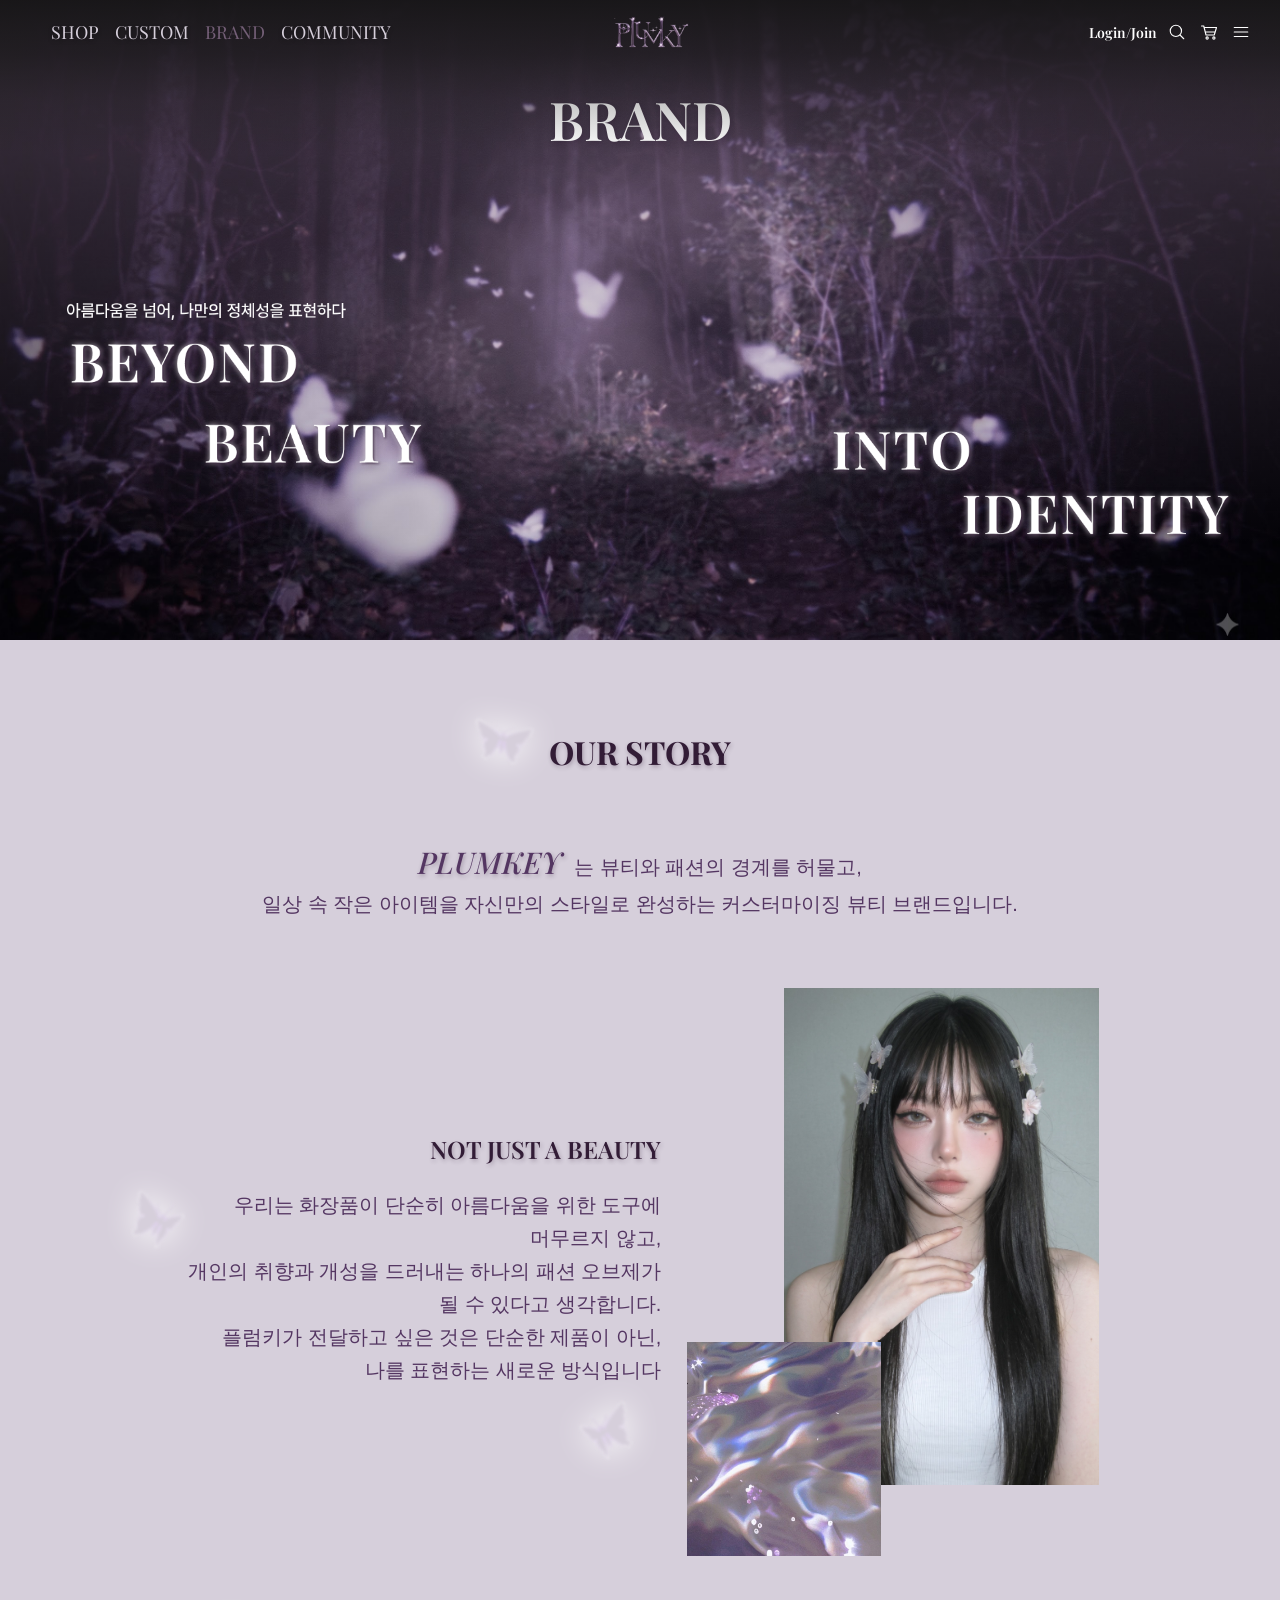
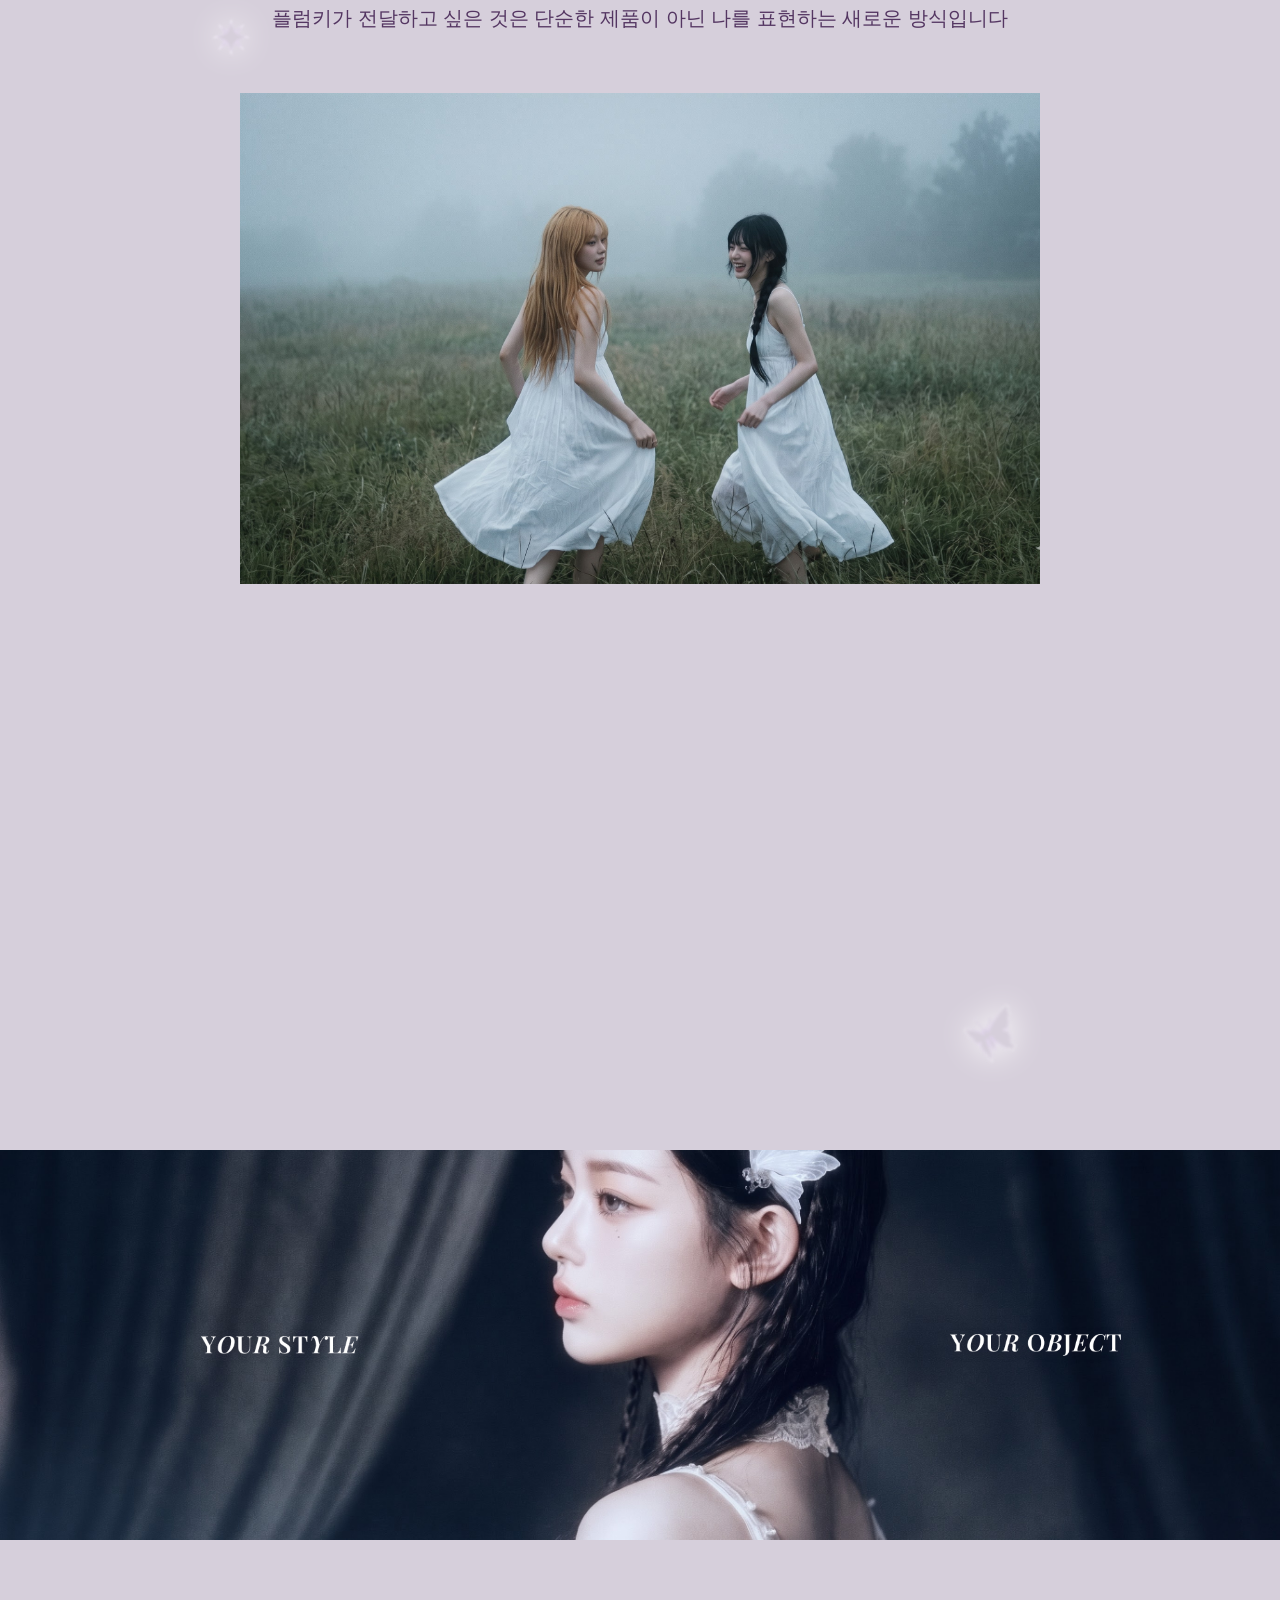
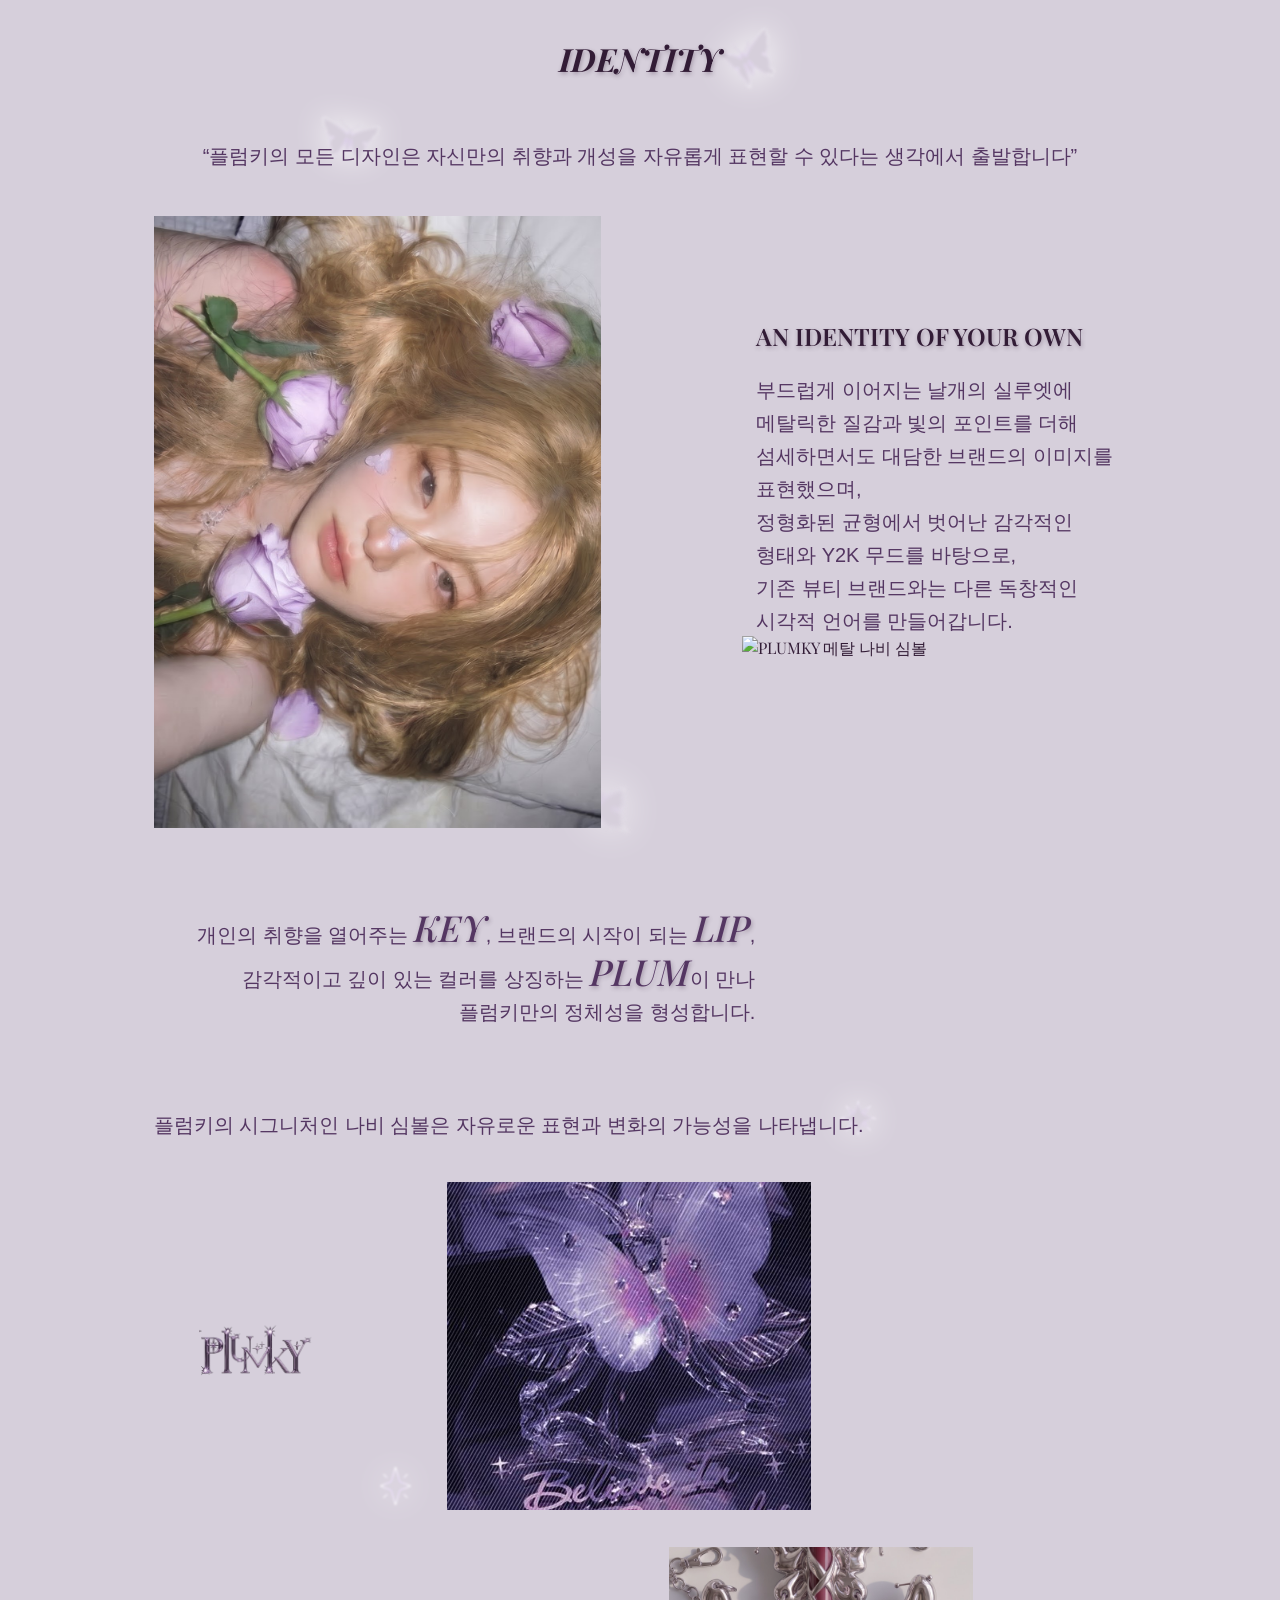
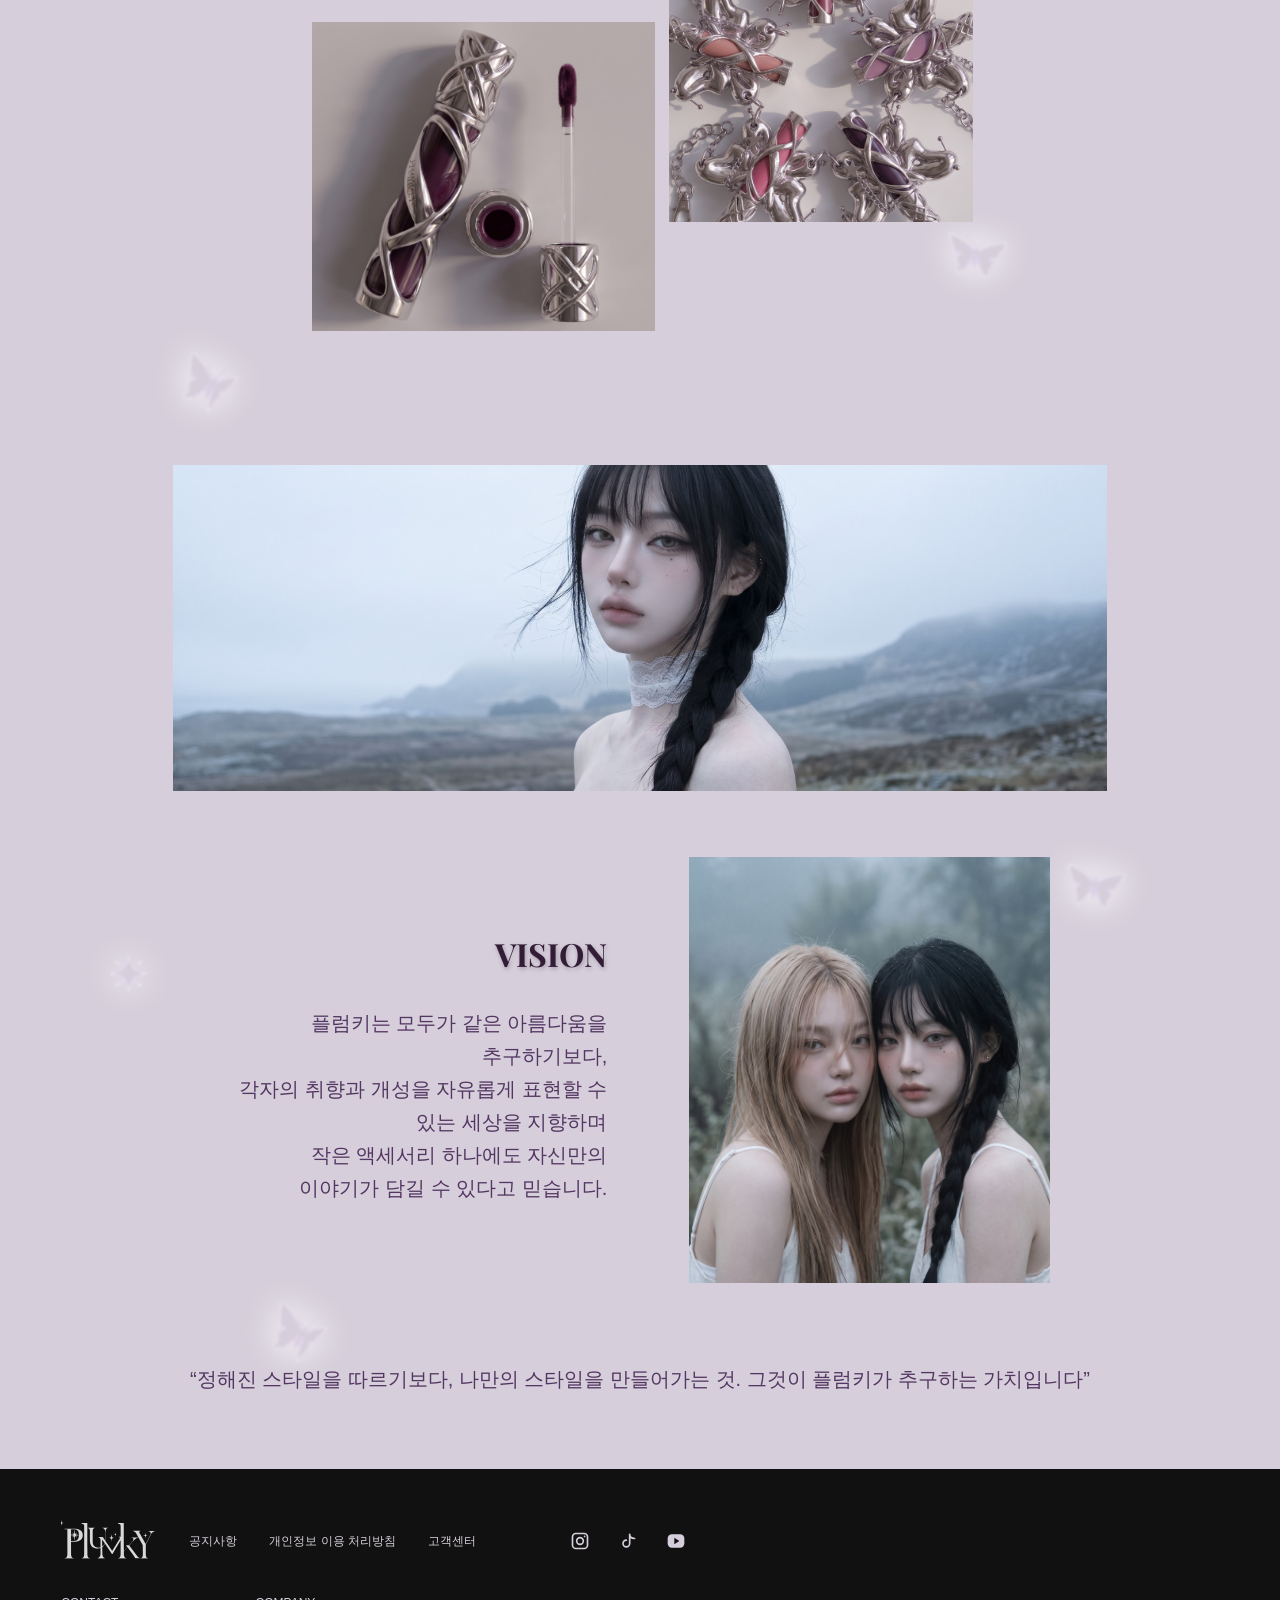
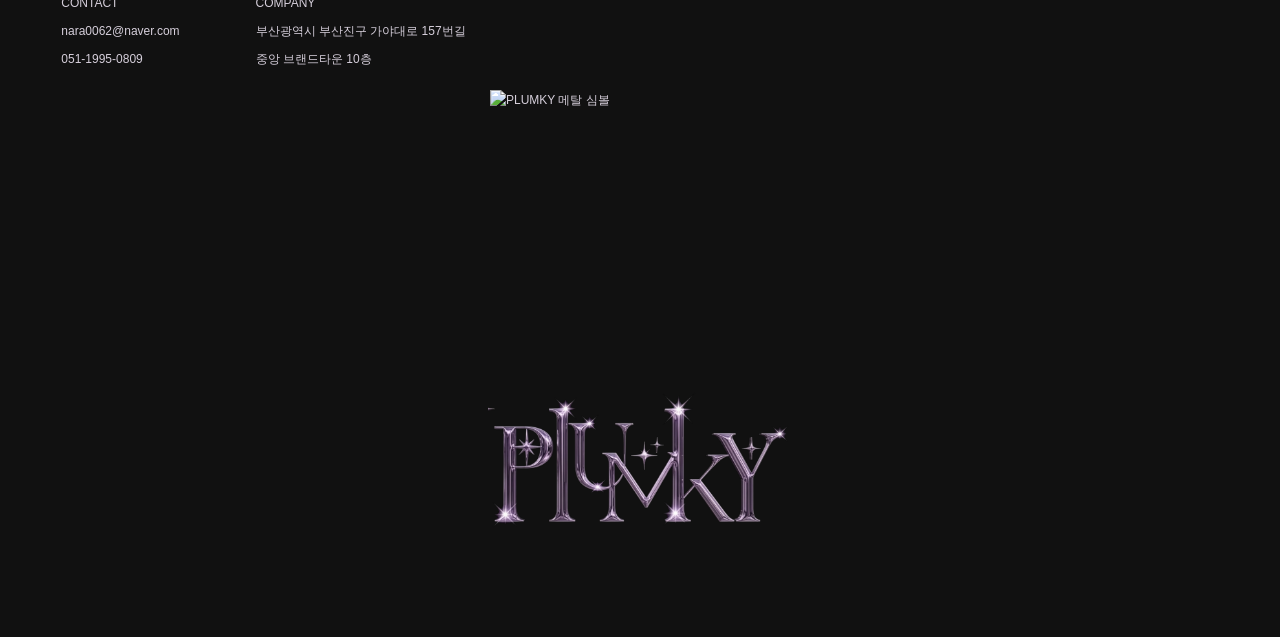
==== commit 2dc3414a: "Sync site updates, intro background, and symbol favicon" ====
--- a/sub.3.html
+++ b/sub.3.html
@@ -4,6 +4,9 @@
     <meta charset="UTF-8">
     <meta name="viewport" content="width=device-width, initial-scale=1.0">
     <title>SUB3 | PLUMKY</title>
+    <!-- 공통 심볼 파비콘 -->
+    <link rel="icon" href="favicon.ico?v=20261125" sizes="16x16 32x32 48x48 64x64 256x256">
+    <link rel="icon" type="image/png" sizes="64x64" href="main_image/favicon.png?v=20261125">
     <!-- 공통 스타일과 기능 -->
     <link rel="stylesheet" href="css/reset.css">
     <link rel="stylesheet" href="css/common.css">
@@ -69,9 +72,9 @@
 
       <div class="common-header-tools">
         <a class="common-header-account" href="#login">Login/Join</a>
-        <button class="common-header-icon-button" type="button" data-common-header-dialog="common-header-search" aria-label="검색 열기" aria-haspopup="dialog" aria-controls="common-header-search">
+        <span class="common-header-icon-button" aria-hidden="true">
           <svg class="common-header-icon" aria-hidden="true"><use href="#icon-search"></use></svg>
-        </button>
+        </span>
         <button class="common-header-icon-button" type="button" data-common-header-dialog="common-header-cart" aria-label="장바구니 열기" aria-haspopup="dialog" aria-controls="common-header-cart">
           <svg class="common-header-icon" aria-hidden="true"><use href="#icon-cart"></use></svg>
         </button>
@@ -282,9 +285,9 @@
     <dialog class="common-header-dialog common-header-side-menu" id="common-header-side-menu" aria-label="전체 메뉴">
       <div class="common-header-side-tools">
         <a class="common-header-login" href="#login">Login/Join</a>
-        <button class="common-header-icon-button" type="button" data-common-header-dialog="common-header-search" aria-label="검색 열기" aria-haspopup="dialog" aria-controls="common-header-search">
+        <span class="common-header-icon-button" aria-hidden="true">
           <svg class="common-header-icon" aria-hidden="true"><use href="#icon-search"></use></svg>
-        </button>
+        </span>
         <button class="common-header-icon-button" type="button" data-common-header-dialog="common-header-cart" aria-label="장바구니 열기" aria-haspopup="dialog" aria-controls="common-header-cart">
           <svg class="common-header-icon" aria-hidden="true"><use href="#icon-cart"></use></svg>
         </button>
@@ -318,21 +321,6 @@
       </nav>
     </dialog>
 
-    <!-- 헤더 검색 -->
-    <dialog class="common-header-dialog common-header-search" id="common-header-search" aria-labelledby="common-header-search-title">
-      <div class="common-header-dialog-heading">
-        <h2 id="common-header-search-title">Search</h2>
-        <button class="common-header-icon-button" type="button" data-common-header-close aria-label="검색 닫기">
-          <svg class="common-header-icon" aria-hidden="true"><use href="#icon-close"></use></svg>
-        </button>
-      </div>
-      <label class="common-header-search-field">
-        <span class="common-header-sr-only">검색어</span>
-        <input type="search" name="keyword" placeholder="검색어를 입력하세요" autocomplete="off" autofocus>
-        <svg class="common-header-icon" aria-hidden="true"><use href="#icon-search"></use></svg>
-      </label>
-    </dialog>
-
     <!-- 헤더 장바구니 -->
     <dialog class="common-header-dialog common-header-cart" id="common-header-cart" aria-labelledby="common-header-cart-title">
       <div class="common-header-dialog-heading">
--- a/css/common.css
+++ b/css/common.css
@@ -809,6 +809,12 @@
   }
 }
 
+/* COMMUNITY 페이지 이동 시 등장 효과의 초기 상태를 즉시 적용 */
+body.community-reveal-preparing:is(.gallery-page, .community-page, .event-page, .qna-page)
+  :is(.gallery-reveal, .review-reveal, .event-reveal, .qna-reveal) {
+  transition: none;
+}
+
 /* FOOTER 모션 접근성 */
 @media (prefers-reduced-motion: reduce) {
   .footer-metal-item,
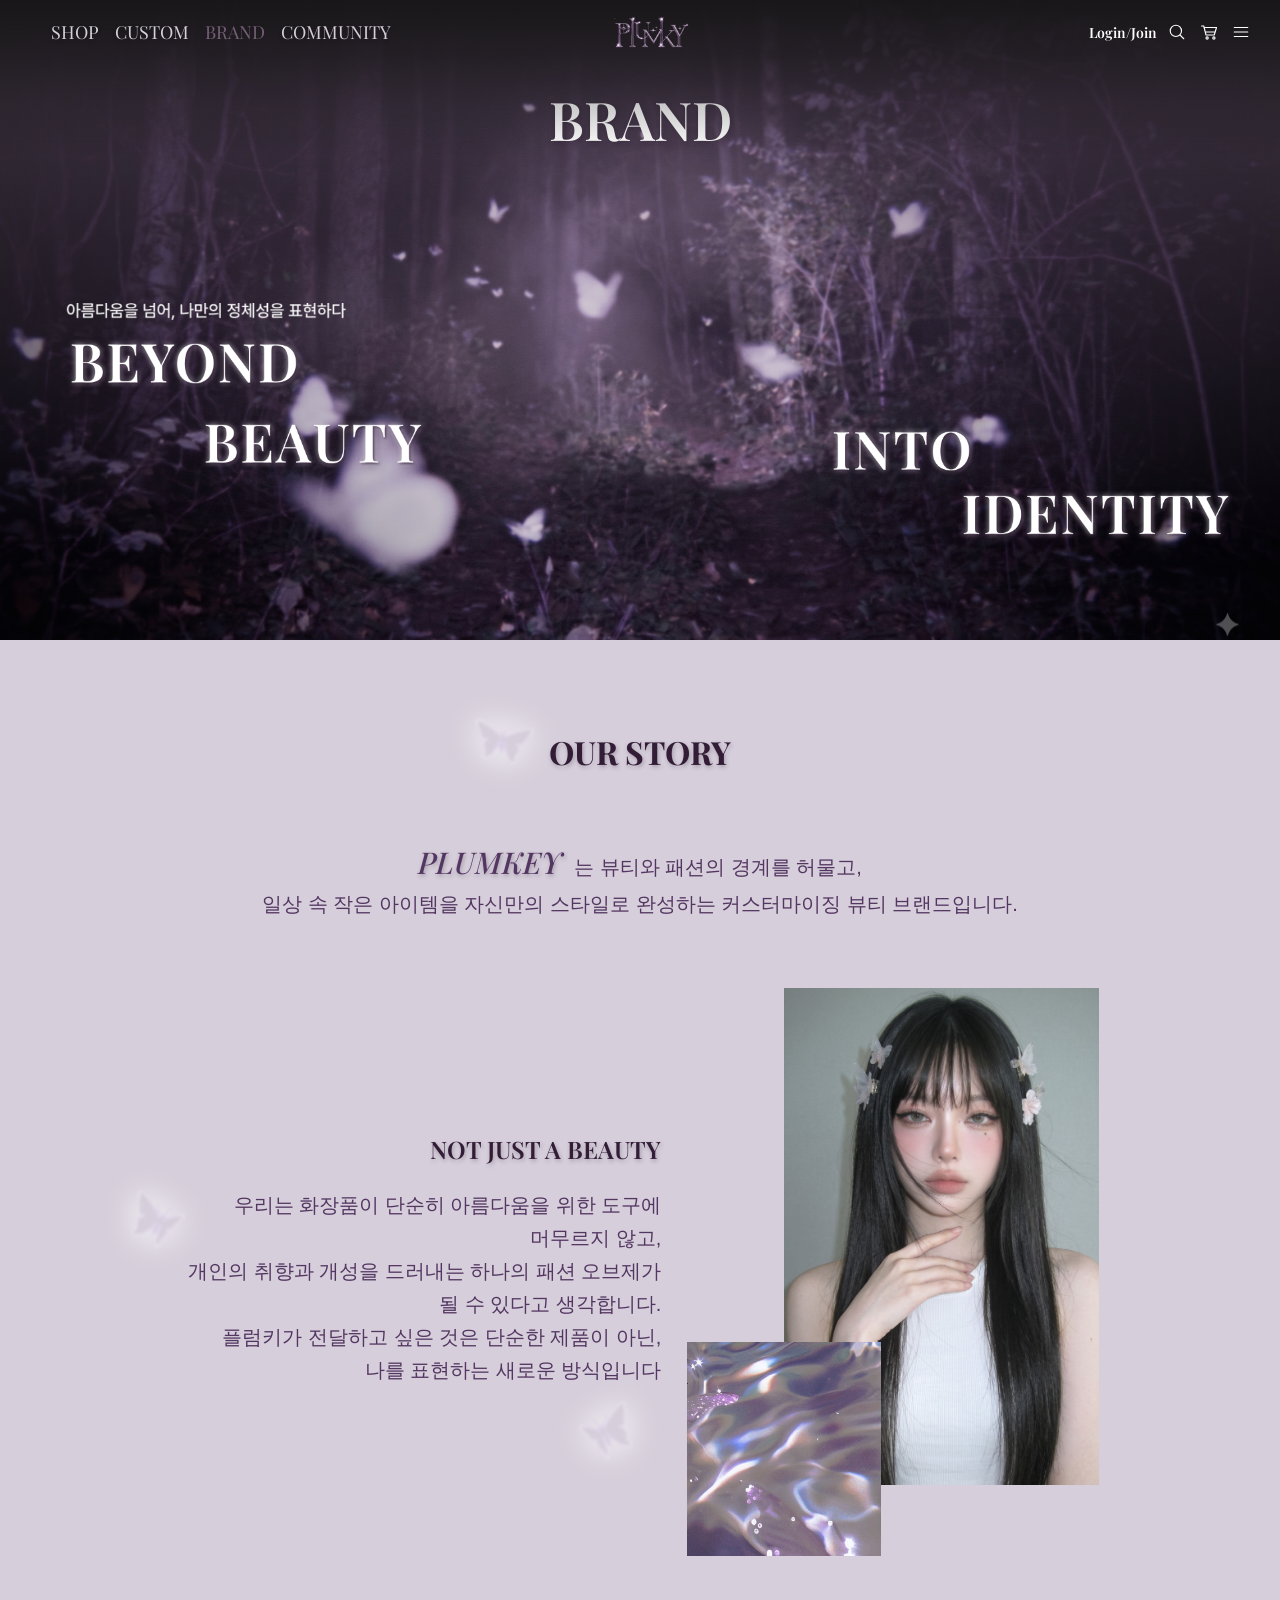
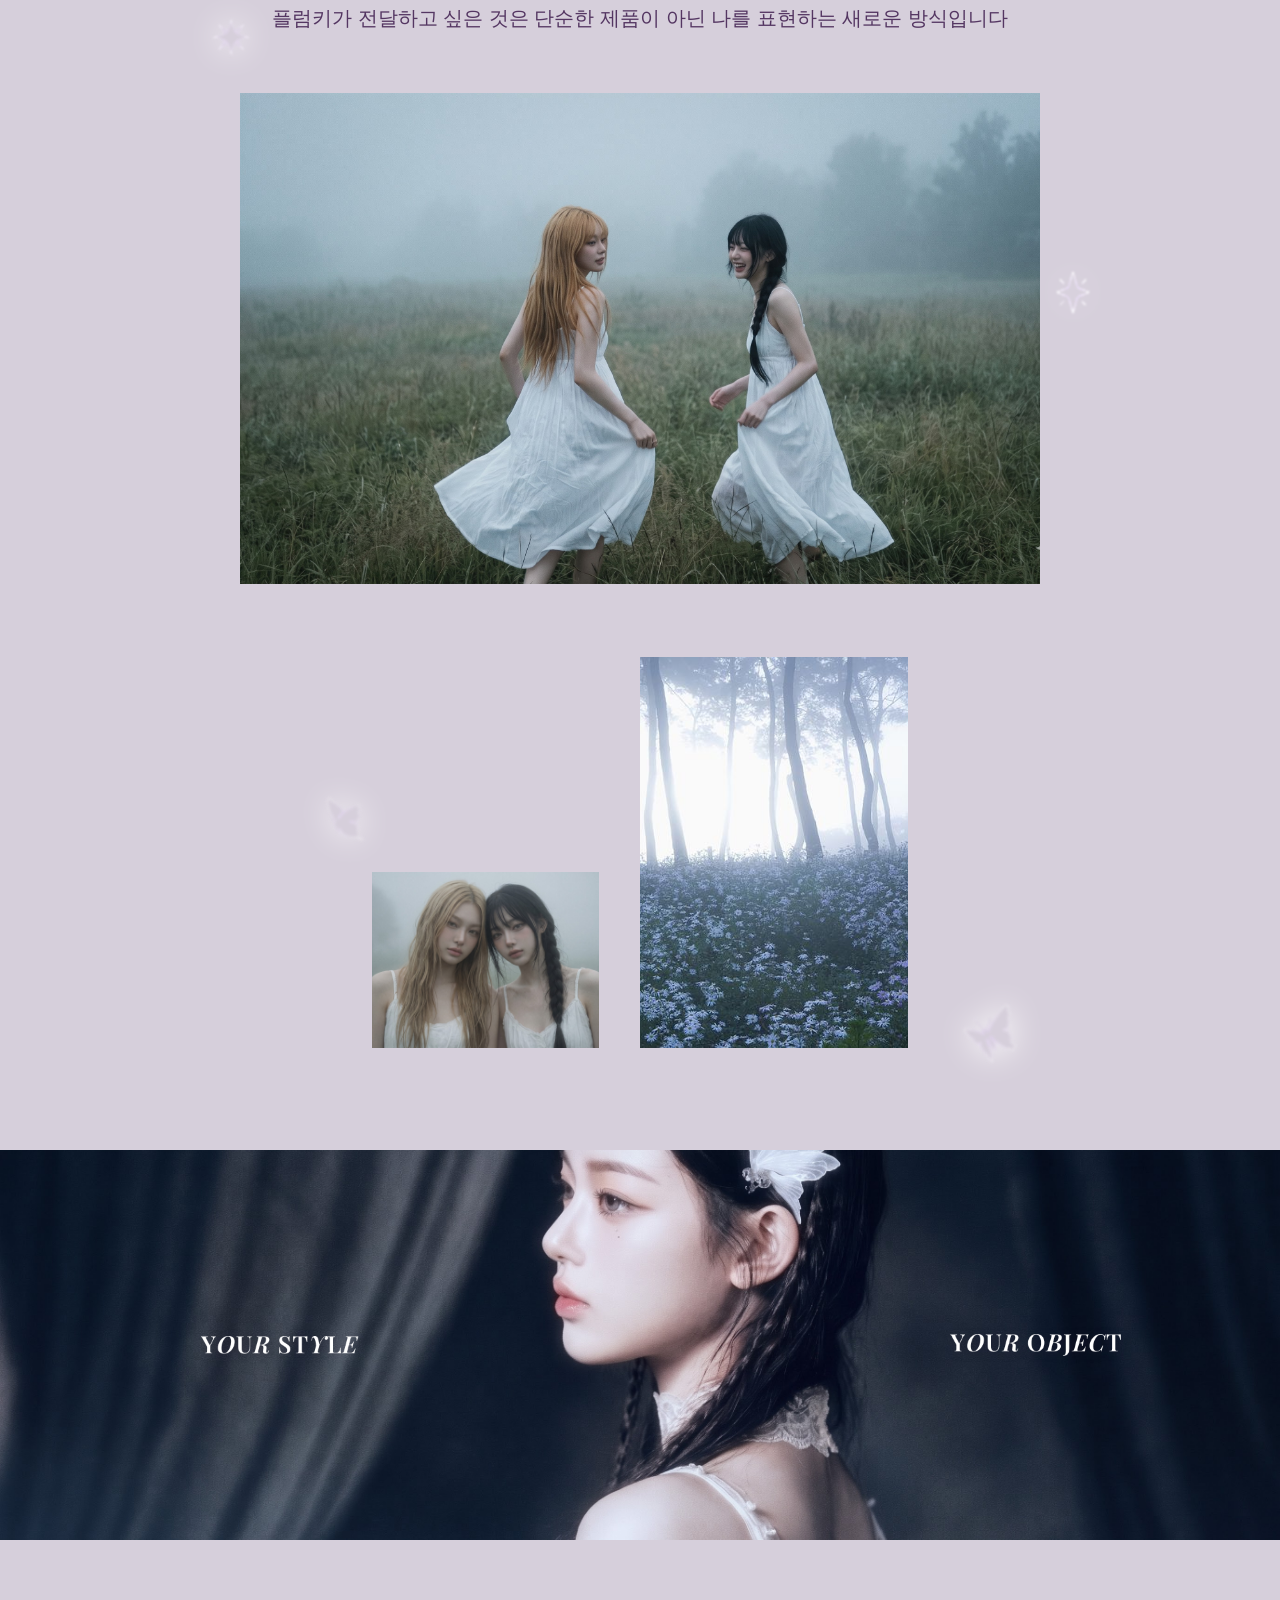
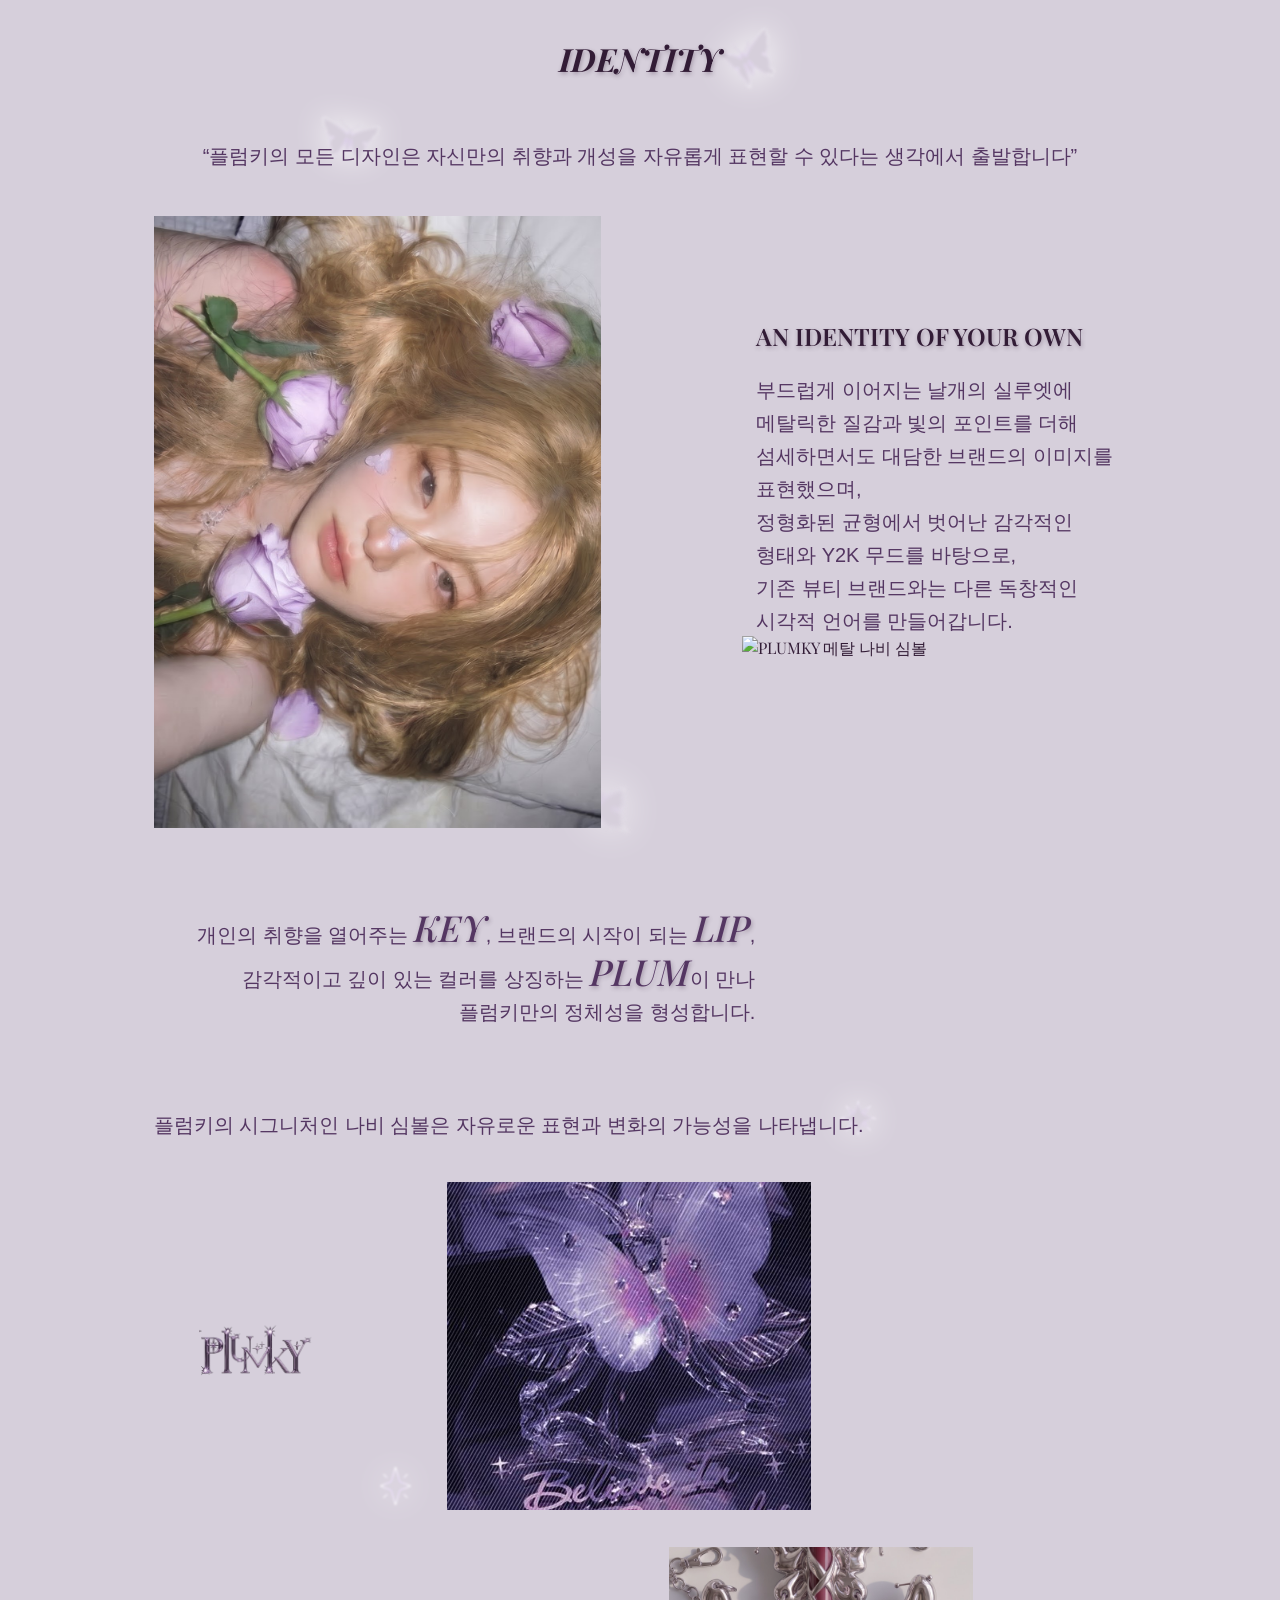
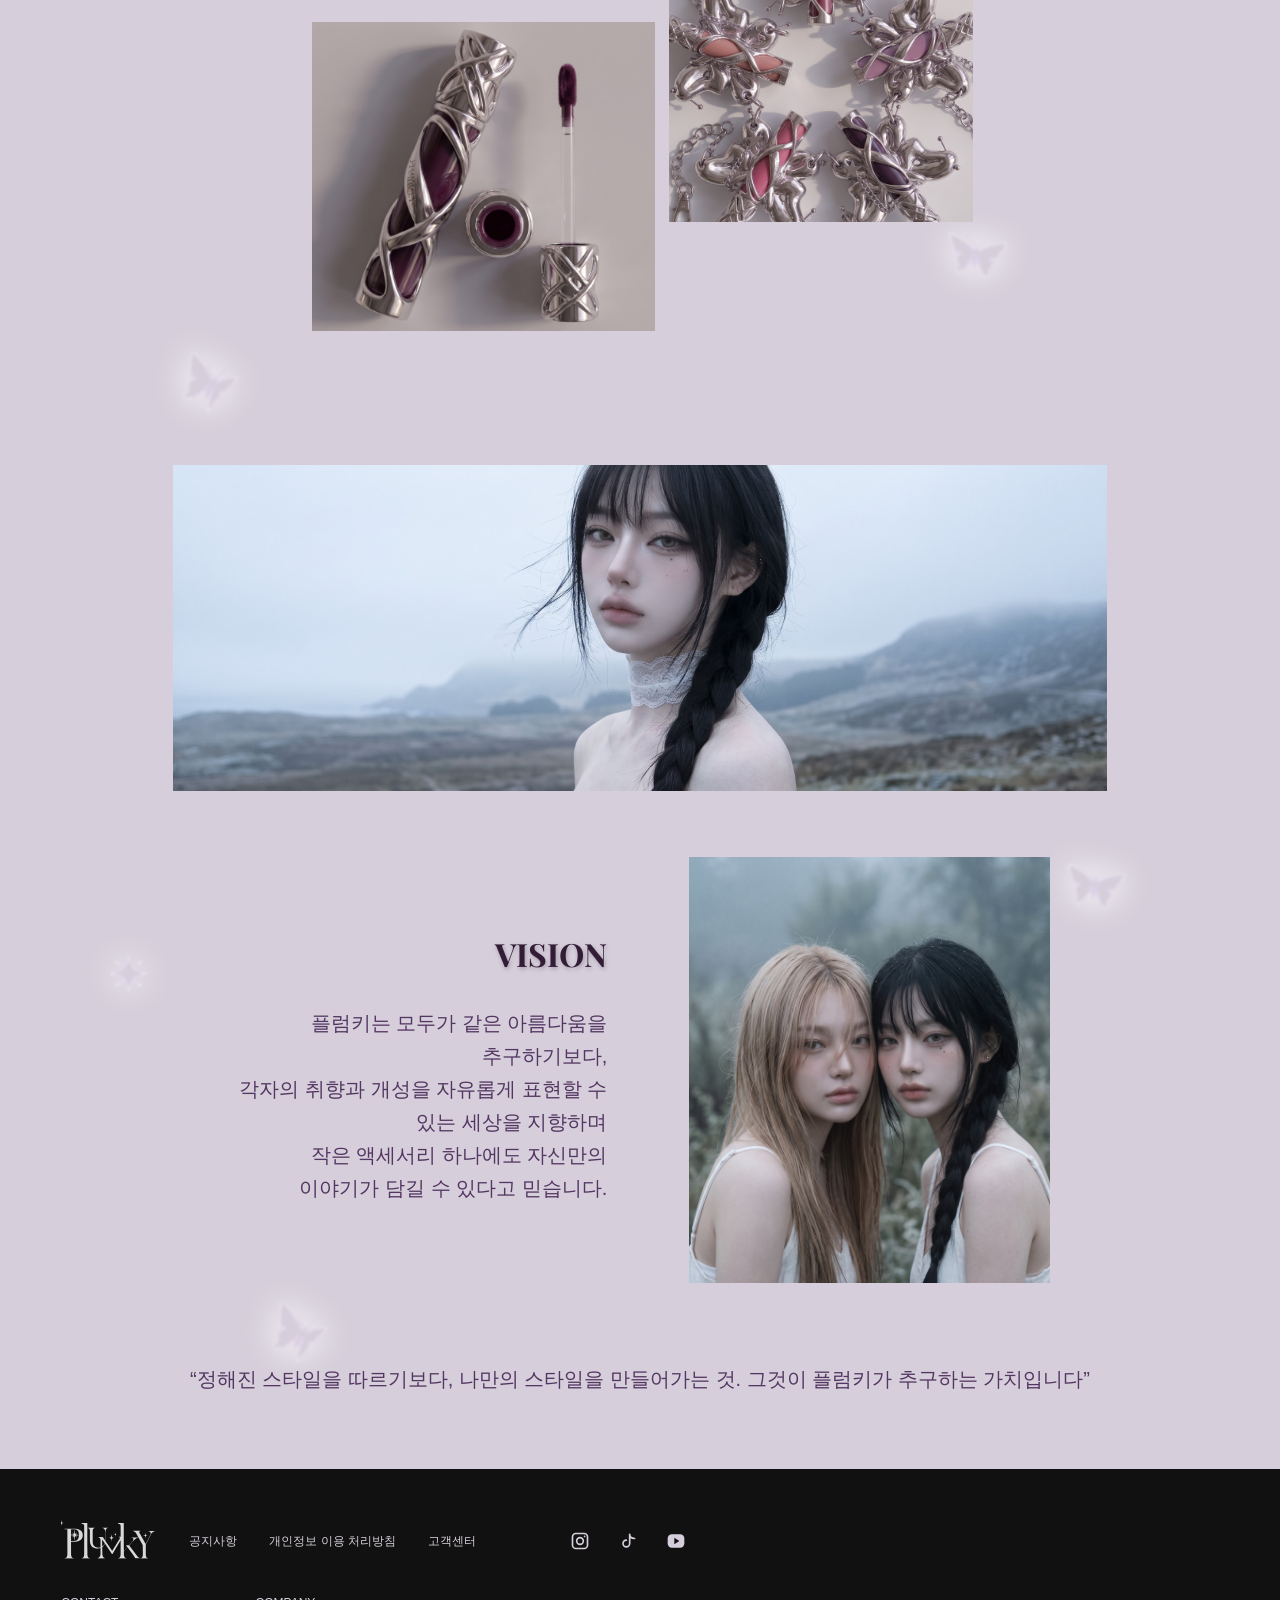
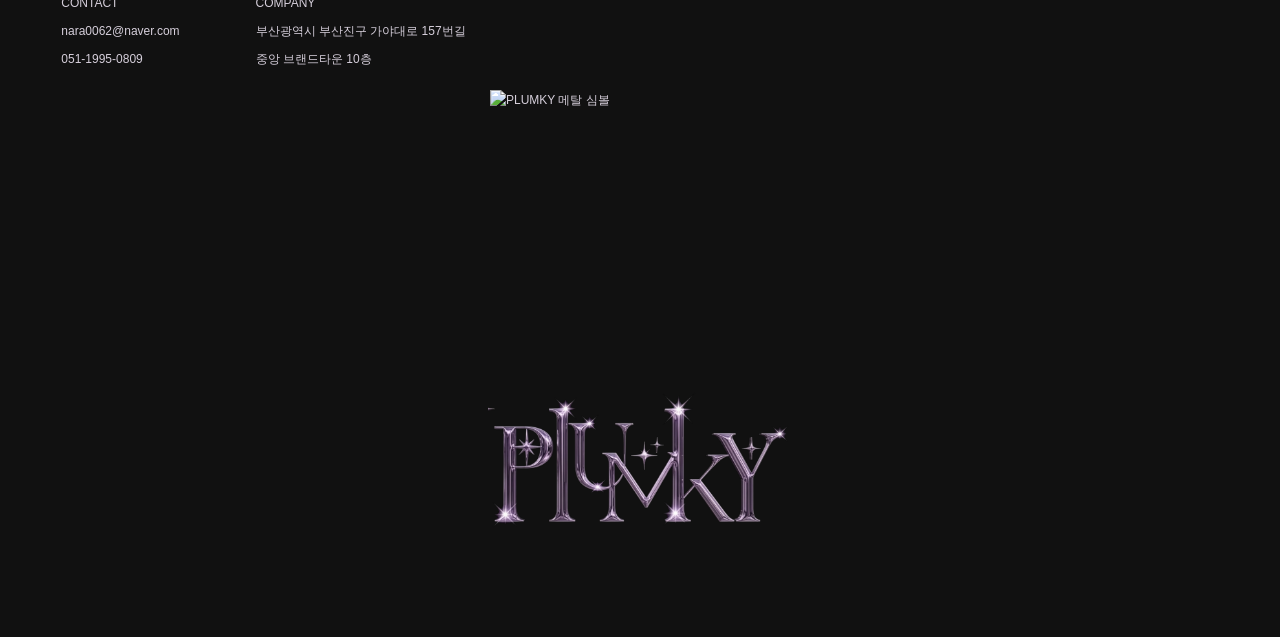
==== commit 5a76f69c: "Fix community reveal replay and brand hero animation sequence" ====
--- a/sub.3.html
+++ b/sub.3.html
@@ -9,12 +9,12 @@
     <link rel="icon" type="image/png" sizes="64x64" href="main_image/favicon.png?v=20261125">
     <!-- 공통 스타일과 기능 -->
     <link rel="stylesheet" href="css/reset.css">
-    <link rel="stylesheet" href="css/common.css">
+    <link rel="stylesheet" href="css/common.css?v=20261125-reveal1">
     <!-- SUB3 헤더 및 BRAND 스타일 -->
-    <link rel="stylesheet" href="css/sub3.css">
-    <script src="js/common.js" defer></script>
+    <link rel="stylesheet" href="css/sub3.css?v=20261125-reveal1">
+    <script src="js/common.js?v=20261125-reveal1" defer></script>
     <!-- SUB3 텍스트 및 이미지 스크롤 애니메이션 -->
-    <script src="js/sub3.js" defer></script>
+    <script src="js/sub3.js?v=20261125-reveal1" defer></script>
   </head>
   <body class="sub3-page">
     <!-- 헤더 아이콘 -->
--- a/css/common.css
+++ b/css/common.css
@@ -813,6 +813,42 @@
 body.community-reveal-preparing:is(.gallery-page, .community-page, .event-page, .qna-page)
   :is(.gallery-reveal, .review-reveal, .event-reveal, .qna-reveal) {
   transition: none;
+  animation: none;
+}
+
+/* COMMUNITY 화면 진입과 재방문 시 콘텐츠 등장 */
+body:is(.gallery-page, .community-page, .event-page, .qna-page)
+  :is(.gallery-reveal.is-gallery-revealed, .review-reveal.is-review-revealed, .event-reveal.is-event-revealed, .qna-reveal.is-qna-revealed) {
+  animation: community-content-rise 750ms cubic-bezier(0.22, 1, 0.36, 1) both;
+  animation-delay: var(--community-reveal-delay, 0ms);
+}
+
+:is(.gallery-community-nav, .review-community-nav, .event-community-nav, .qna-community-nav) {
+  --community-reveal-delay: 180ms;
+}
+
+:is(.gallery-title, .review-section-title, .event-section-title, .qna-section-title) {
+  --community-reveal-delay: 350ms;
+}
+
+@keyframes community-content-rise {
+  from { opacity: 0; translate: 0 2rem; }
+  to { opacity: 1; translate: 0 0; }
+}
+
+/* COMMUNITY 모션 접근성과 키보드 즉시 표시 */
+body:is(.gallery-page, .community-page, .event-page, .qna-page)
+  :is(.gallery-reveal, .review-reveal, .event-reveal, .qna-reveal):focus-within {
+  animation: none;
+}
+
+@media (prefers-reduced-motion: reduce) {
+  body:is(.gallery-page, .community-page, .event-page, .qna-page)
+    :is(.gallery-reveal, .review-reveal, .event-reveal, .qna-reveal) {
+    animation: none;
+    opacity: 1;
+    translate: none;
+  }
 }
 
 /* FOOTER 모션 접근성 */
--- a/css/sub3.css
+++ b/css/sub3.css
@@ -810,8 +810,30 @@
   translate: 0 0;
 }
 
+/* BRAND 제목 다음에 설명과 영문 문구 순서로 등장 */
+.sub3-page .brand-hero-title.sub3-reveal.is-sub3-revealed,
+.sub3-page .brand-hero-copy .sub3-reveal.is-sub3-revealed {
+  animation: brand-hero-content-rise 750ms cubic-bezier(0.22, 1, 0.36, 1) both;
+  animation-delay: var(--brand-hero-reveal-delay, 0ms);
+}
+
+.brand-hero-description img { --brand-hero-reveal-delay: 800ms; }
+.brand-hero-beyond { --brand-hero-reveal-delay: 1000ms; }
+.brand-hero-beauty { --brand-hero-reveal-delay: 1150ms; }
+.brand-hero-into { --brand-hero-reveal-delay: 1300ms; }
+.brand-hero-identity { --brand-hero-reveal-delay: 1450ms; }
+
+@keyframes brand-hero-content-rise {
+  from { opacity: 0; translate: 0 1.75rem; }
+  to { opacity: 1; translate: 0 0; }
+}
+
 /* SUB3 등장 애니메이션 모션 접근성 */
 @media (prefers-reduced-motion: reduce) {
+  .sub3-page .brand-hero-title.sub3-reveal.is-sub3-revealed,
+  .sub3-page .brand-hero-copy .sub3-reveal.is-sub3-revealed {
+    animation: none;
+  }
   .sub3-page .sub3-reveal {
     opacity: 1;
     translate: none;
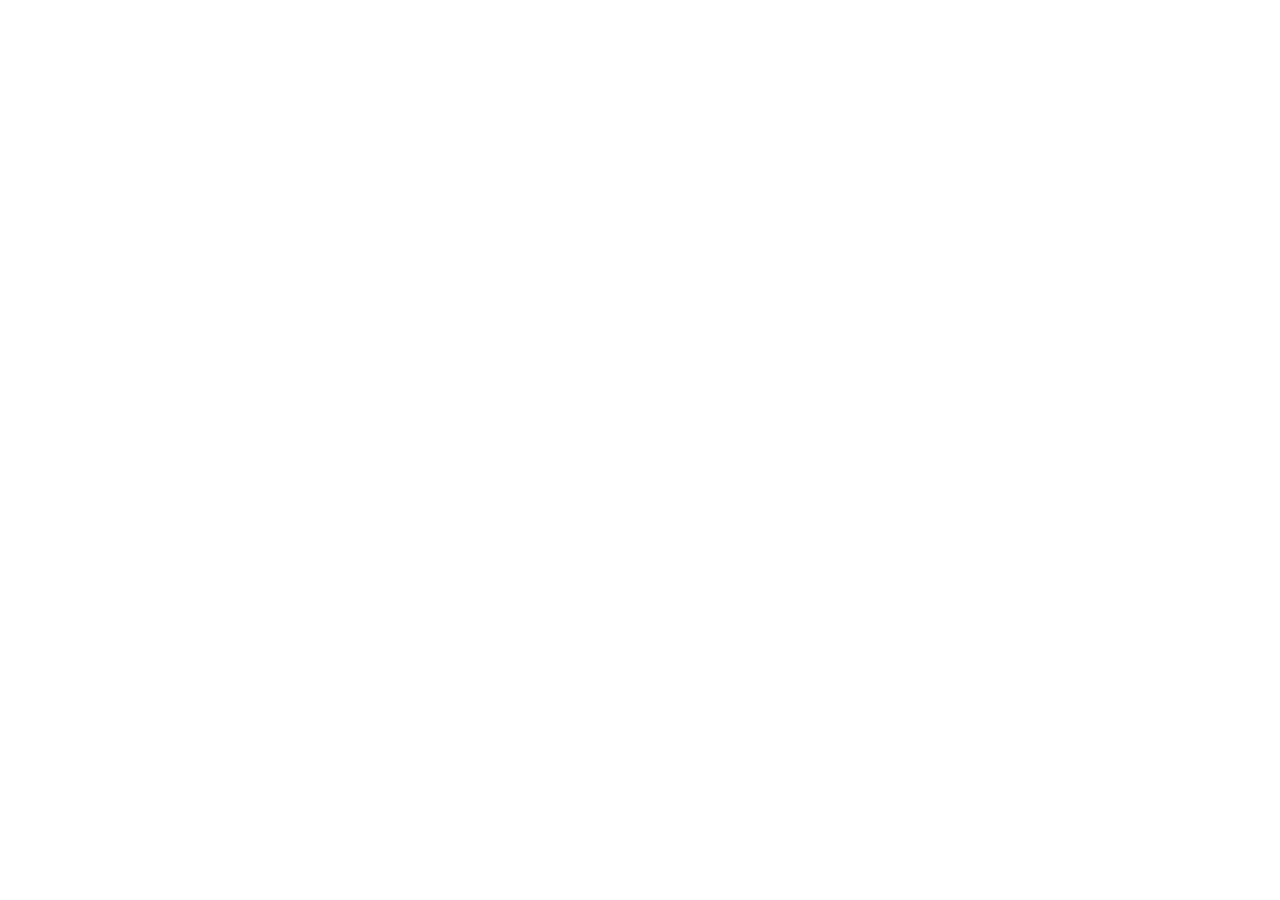
==== commit 2f1aaefc: "Sync English asset names, updated paths, and latest page refinements" ====
--- a/sub.3.html
+++ b/sub.3.html
@@ -8,13 +8,13 @@
     <link rel="icon" href="favicon.ico?v=20261125" sizes="16x16 32x32 48x48 64x64 256x256">
     <link rel="icon" type="image/png" sizes="64x64" href="main_image/favicon.png?v=20261125">
     <!-- 공통 스타일과 기능 -->
-    <link rel="stylesheet" href="css/reset.css">
-    <link rel="stylesheet" href="css/common.css?v=20261125-reveal1">
+    <link rel="stylesheet" href="css/reset.css?v=20261126-english-assets>
+    <link rel="stylesheet" href="css/common.css?v=20261126-english-assets>
     <!-- SUB3 헤더 및 BRAND 스타일 -->
-    <link rel="stylesheet" href="css/sub3.css?v=20261125-reveal1">
-    <script src="js/common.js?v=20261125-reveal1" defer></script>
+    <link rel="stylesheet" href="css/sub3.css?v=20261126-english-assets>
+    <script src="js/common.js?v=20261126-english-assets defer></script>
     <!-- SUB3 텍스트 및 이미지 스크롤 애니메이션 -->
-    <script src="js/sub3.js?v=20261125-reveal1" defer></script>
+    <script src="js/sub3.js?v=20261126-english-assets defer></script>
   </head>
   <body class="sub3-page">
     <!-- 헤더 아이콘 -->
@@ -66,7 +66,7 @@
 
       <a class="common-header-logo" href="./index.html" aria-label="PLUMKY 메인">
         <svg viewBox="700 0 1880 987" role="img" aria-label="PLUMKY">
-          <image href="main_image/로고1.png" width="2580" height="987"></image>
+          <image href="main_image/logo.png" width="2580" height="987"></image>
         </svg>
       </a>
 
@@ -92,7 +92,7 @@
         <h1 class="brand-hero-title" id="brand-hero-title">BRAND</h1>
         <div class="brand-hero-copy">
           <p class="brand-hero-description">
-            <img src="sub3_image/아름다움을%20넘어,%20나만의%20정체성을%20표현하다.png" alt="아름다움을 넘어, 나만의 정체성을 표현하다" width="419" height="25">
+            <img src="sub3_image/text3.png" alt="아름다움을 넘어, 나만의 정체성을 표현하다" width="419" height="25">
           </p>
           <p class="brand-hero-statement">
             <img class="brand-hero-word brand-hero-beyond" src="sub3_image/BEYOND.png" alt="BEYOND" width="357" height="79">
@@ -114,36 +114,36 @@
             <p>우리는 화장품이 단순히 아름다움을 위한 도구에 머무르지 않고,<br>개인의 취향과 개성을 드러내는 하나의 패션 오브제가 될 수 있다고 생각합니다.<br>플럼키가 전달하고 싶은 것은 단순한 제품이 아닌, 나를 표현하는 새로운 방식입니다</p>
           </div>
           <div class="brand-story-collage">
-            <img class="brand-story-portrait" src="sub3_image/02_모델.jpg" alt="나비 장식으로 자신만의 스타일을 표현한 모델" width="1536" height="2752" loading="lazy">
-            <img class="brand-story-hologram" src="sub3_image/02_홀로그램.jpg" alt="보라와 은빛으로 반짝이는 홀로그램" width="736" height="1308" loading="lazy">
+            <img class="brand-story-portrait" src="sub3_image/02_.jpg" alt="나비 장식으로 자신만의 스타일을 표현한 모델" width="1536" height="2752" loading="lazy">
+            <img class="brand-story-hologram" src="sub3_image/02_image.jpg" alt="보라와 은빛으로 반짝이는 홀로그램" width="736" height="1308" loading="lazy">
           </div>
         </div>
 
         <!-- OUR STORY 브랜드 메시지와 모델 이미지 -->
         <p class="brand-story-message">플럼키가 전달하고 싶은 것은 단순한 제품이 아닌 나를 표현하는 새로운 방식입니다</p>
-        <img class="brand-story-wide" src="sub3_image/02_모델2.jpg" alt="안개 낀 들판에서 흰 드레스를 입고 함께하는 두 모델" width="2752" height="1536" loading="lazy">
+        <img class="brand-story-wide" src="sub3_image/02_2.jpg" alt="안개 낀 들판에서 흰 드레스를 입고 함께하는 두 모델" width="2752" height="1536" loading="lazy">
 
         <!-- OUR STORY 하단 이미지 -->
         <div class="brand-story-gallery">
-          <img class="brand-story-pair" src="sub3_image/02_모델3.jpg" alt="서로 어깨를 맞대고 있는 두 모델" width="2752" height="1536" loading="lazy">
-          <img class="brand-story-forest" src="sub3_image/02_이미지.jpg" alt="은은한 빛이 스며드는 보랏빛 꽃이 핀 숲" width="735" height="490" loading="lazy">
+          <img class="brand-story-pair" src="sub3_image/02_3.jpg" alt="서로 어깨를 맞대고 있는 두 모델" width="2752" height="1536" loading="lazy">
+          <img class="brand-story-forest" src="sub3_image/bg.jpg" alt="은은한 빛이 스며드는 보랏빛 꽃이 핀 숲" width="735" height="490" loading="lazy">
         </div>
 
         <!-- OUR STORY 나비와 빛 장식 -->
         <div class="brand-story-decor" aria-hidden="true">
           <img class="brand-story-butterfly brand-story-butterfly-one" src="sub3_image/정면나비.svg" alt="" width="187" height="168" loading="lazy">
-          <img class="brand-story-butterfly brand-story-butterfly-two" src="sub3_image/오른쪽보는나비.svg" alt="" width="178" height="186" loading="lazy">
-          <img class="brand-story-butterfly brand-story-butterfly-three" src="sub3_image/대각선나비.svg" alt="" width="178" height="186" loading="lazy">
-          <img class="brand-story-butterfly brand-story-butterfly-four" src="sub3_image/왼쪽보는나비.svg" alt="" width="155" height="164" loading="lazy">
-          <img class="brand-story-butterfly brand-story-butterfly-five" src="sub3_image/대각선나비.svg" alt="" width="178" height="186" loading="lazy">
-          <img class="brand-story-sparkle brand-story-sparkle-one" src="sub3_image/별모양.svg" alt="" width="158" height="158" loading="lazy">
-          <img class="brand-story-sparkle brand-story-sparkle-two" src="sub3_image/별모양2.svg" alt="" width="146" height="158" loading="lazy">
+          <img class="brand-story-butterfly brand-story-butterfly-two" src="sub3_image/nabi%20(5).svg" alt="" width="178" height="186" loading="lazy">
+          <img class="brand-story-butterfly brand-story-butterfly-three" src="sub3_image/nabi%20(2).svg" alt="" width="178" height="186" loading="lazy">
+          <img class="brand-story-butterfly brand-story-butterfly-four" src="sub3_image/nabi%20(1).svg" alt="" width="155" height="164" loading="lazy">
+          <img class="brand-story-butterfly brand-story-butterfly-five" src="sub3_image/nabi%20(2).svg" alt="" width="178" height="186" loading="lazy">
+          <img class="brand-story-sparkle brand-story-sparkle-one" src="sub3_image/nabi%20(3).svg" alt="" width="158" height="158" loading="lazy">
+          <img class="brand-story-sparkle brand-story-sparkle-two" src="sub3_image/nabi%20(4).svg" alt="" width="146" height="158" loading="lazy">
         </div>
       </section>
       <!-- BRAND YOUR STYLE 배너 -->
       <section class="brand-style-banner" aria-labelledby="brand-style-title">
         <h2 class="common-header-sr-only" id="brand-style-title">YOUR STYLE, YOUR OBJECT</h2>
-        <img class="brand-style-background" src="sub3_image/03_배너.jpg" alt="나비 장식을 착용하고 옆을 바라보는 모델" width="2752" height="1536" loading="lazy">
+        <img class="brand-style-background" src="sub3_image/03_banner.jpg" alt="나비 장식을 착용하고 옆을 바라보는 모델" width="2752" height="1536" loading="lazy">
         <p class="brand-style-copy brand-style-copy-left">
           <img src="sub3_image/03_YOUR%20STYLE.png" alt="YOUR STYLE" width="237" height="27" loading="lazy">
         </p>
@@ -158,12 +158,12 @@
 
         <!-- IDENTITY 디자인 소개 -->
         <div class="brand-identity-feature">
-          <img class="brand-identity-portrait" src="sub3_image/04_모델.jpg" alt="보랏빛 장미 사이에 누워 있는 모델" width="2752" height="1536" loading="lazy">
+          <img class="brand-identity-portrait" src="sub3_image/05_%20(2).jpg" alt="보랏빛 장미 사이에 누워 있는 모델" width="2752" height="1536" loading="lazy">
           <div class="brand-identity-copy">
             <h3>AN IDENTITY OF YOUR OWN</h3>
             <p>부드럽게 이어지는 날개의 실루엣에 메탈릭한 질감과 빛의 포인트를 더해<br>섬세하면서도 대담한 브랜드의 이미지를 표현했으며,<br>정형화된 균형에서 벗어난 감각적인 형태와 Y2K 무드를 바탕으로,<br>기존 뷰티 브랜드와는 다른 독창적인 시각적 언어를 만들어갑니다.</p>
           </div>
-          <img class="brand-identity-symbol" src="main_image/심볼1.png" alt="PLUMKY 메탈 나비 심볼" width="2175" height="2232" loading="lazy">
+          <img class="brand-identity-symbol" src="main_image/symbol.png" alt="PLUMKY 메탈 나비 심볼" width="2175" height="2232" loading="lazy">
         </div>
 
         <!-- IDENTITY 브랜드 이름과 심볼 의미 -->
@@ -173,25 +173,25 @@
         <!-- IDENTITY 로고와 제품 이미지 콜라주 -->
         <div class="brand-identity-gallery">
           <svg class="brand-identity-logo" viewBox="700 0 1880 987" role="img" aria-label="PLUMKY 메탈 로고">
-            <image href="main_image/로고1.png" width="2580" height="987"></image>
+            <image href="main_image/logo.png" width="2580" height="987"></image>
           </svg>
-          <img class="brand-identity-mood" src="sub3_image/04_이미지1.jpg" alt="보라색 나비와 반짝이는 장식의 Y2K 무드 이미지" width="675" height="1200" loading="lazy">
-          <img class="brand-identity-products" src="sub3_image/04_이미지2.jpg" alt="나비 모양 메탈 케이스와 다양한 립 컬러" width="1536" height="2752" loading="lazy">
-          <img class="brand-identity-lip" src="sub3_image/04_이미지3.jpg" alt="은빛 곡선 케이스의 보라색 립과 어플리케이터" width="1792" height="2400" loading="lazy">
+          <img class="brand-identity-mood" src="sub3_image/05_%20(4).jpg" alt="보라색 나비와 반짝이는 장식의 Y2K 무드 이미지" width="675" height="1200" loading="lazy">
+          <img class="brand-identity-products" src="sub3_image/05_%20(5).jpg" alt="나비 모양 메탈 케이스와 다양한 립 컬러" width="1536" height="2752" loading="lazy">
+          <img class="brand-identity-lip" src="sub3_image/05_%20(6).jpg" alt="은빛 곡선 케이스의 보라색 립과 어플리케이터" width="1792" height="2400" loading="lazy">
         </div>
 
         <!-- IDENTITY 하단 모델 이미지 -->
-        <img class="brand-identity-wide" src="sub3_image/04_모델2.jpg" alt="해안가에서 자신만의 스타일을 표현하는 모델" width="2752" height="1536" loading="lazy">
+        <img class="brand-identity-wide" src="sub3_image/05_%20(3).jpg" alt="해안가에서 자신만의 스타일을 표현하는 모델" width="2752" height="1536" loading="lazy">
 
         <!-- IDENTITY 나비와 빛 장식 -->
         <div class="brand-identity-decor" aria-hidden="true">
-          <img class="brand-identity-butterfly brand-identity-butterfly-one" src="sub3_image/대각선나비.svg" alt="" width="178" height="186" loading="lazy">
+          <img class="brand-identity-butterfly brand-identity-butterfly-one" src="sub3_image/nabi%20(2).svg" alt="" width="178" height="186" loading="lazy">
           <img class="brand-identity-butterfly brand-identity-butterfly-two" src="sub3_image/정면나비.svg" alt="" width="187" height="168" loading="lazy">
-          <img class="brand-identity-butterfly brand-identity-butterfly-three" src="sub3_image/왼쪽보는나비.svg" alt="" width="155" height="164" loading="lazy">
+          <img class="brand-identity-butterfly brand-identity-butterfly-three" src="sub3_image/nabi%20(1).svg" alt="" width="155" height="164" loading="lazy">
           <img class="brand-identity-butterfly brand-identity-butterfly-four" src="sub3_image/정면나비.svg" alt="" width="187" height="168" loading="lazy">
-          <img class="brand-identity-butterfly brand-identity-butterfly-five" src="sub3_image/오른쪽보는나비.svg" alt="" width="178" height="186" loading="lazy">
-          <img class="brand-identity-sparkle brand-identity-sparkle-one" src="sub3_image/별모양.svg" alt="" width="158" height="158" loading="lazy">
-          <img class="brand-identity-sparkle brand-identity-sparkle-two" src="sub3_image/별모양2.svg" alt="" width="146" height="158" loading="lazy">
+          <img class="brand-identity-butterfly brand-identity-butterfly-five" src="sub3_image/nabi%20(5).svg" alt="" width="178" height="186" loading="lazy">
+          <img class="brand-identity-sparkle brand-identity-sparkle-one" src="sub3_image/nabi%20(3).svg" alt="" width="158" height="158" loading="lazy">
+          <img class="brand-identity-sparkle brand-identity-sparkle-two" src="sub3_image/nabi%20(4).svg" alt="" width="146" height="158" loading="lazy">
         </div>
       </section>
       <!-- BRAND VISION -->
@@ -202,7 +202,7 @@
             <h2 id="brand-vision-title">VISION</h2>
             <p>플럼키는 모두가 같은 아름다움을 추구하기보다,<br>각자의 취향과 개성을 자유롭게 표현할 수 있는 세상을 지향하며<br>작은 액세서리 하나에도 자신만의 이야기가 담길 수 있다고 믿습니다.</p>
           </div>
-          <img class="brand-vision-image" src="sub3_image/05_모델.jpg" alt="서로 다른 개성을 표현하며 함께 서 있는 두 모델" width="1536" height="2752" loading="lazy">
+          <img class="brand-vision-image" src="sub3_image/05_%20(1).jpg" alt="서로 다른 개성을 표현하며 함께 서 있는 두 모델" width="1536" height="2752" loading="lazy">
         </div>
 
         <!-- VISION 브랜드 가치 -->
@@ -211,8 +211,8 @@
         <!-- VISION 나비와 빛 장식 -->
         <div class="brand-vision-decor" aria-hidden="true">
           <img class="brand-vision-butterfly brand-vision-butterfly-one" src="sub3_image/정면나비.svg" alt="" width="187" height="168" loading="lazy">
-          <img class="brand-vision-butterfly brand-vision-butterfly-two" src="sub3_image/오른쪽보는나비.svg" alt="" width="178" height="186" loading="lazy">
-          <img class="brand-vision-sparkle" src="sub3_image/별모양.svg" alt="" width="158" height="158" loading="lazy">
+          <img class="brand-vision-butterfly brand-vision-butterfly-two" src="sub3_image/nabi%20(5).svg" alt="" width="178" height="186" loading="lazy">
+          <img class="brand-vision-sparkle" src="sub3_image/nabi%20(3).svg" alt="" width="158" height="158" loading="lazy">
         </div>
       </section>
     </main>
@@ -271,11 +271,11 @@
       <!-- FOOTER 메탈 심볼·로고 -->
       <div class="footer-metal" aria-label="PLUMKY 메탈 심볼과 로고">
         <div class="footer-metal-item footer-metal-symbol">
-          <img src="main_image/심볼1.png" alt="PLUMKY 메탈 심볼" width="2175" height="2232" loading="lazy" draggable="false">
+          <img src="main_image/symbol.png" alt="PLUMKY 메탈 심볼" width="2175" height="2232" loading="lazy" draggable="false">
         </div>
         <div class="footer-metal-item footer-metal-wordmark">
           <svg viewBox="700 0 1880 987" role="img" aria-label="PLUMKY 메탈 로고">
-            <image href="main_image/로고1.png" width="2580" height="987"></image>
+            <image href="main_image/logo.png" width="2580" height="987"></image>
           </svg>
         </div>
       </div>
--- a/css/sub3.css
+++ b/css/sub3.css
@@ -456,14 +456,18 @@
 /* YOUR STYLE 배너 모바일 */
 @media (max-width: 600px) {
   .brand-style-banner {
-    height: 75vw;
-    min-height: 20rem;
+    height: 30.416667vw;
+    min-height: 0;
+  }
+
+  .brand-style-background {
+    object-position: center 60%;
   }
 
   .brand-style-copy {
-    top: auto;
-    bottom: 10%;
-    transform: translateX(-50%);
+    top: 50%;
+    bottom: auto;
+    transform: translate(-50%, -50%);
   }
 
   .brand-style-copy-left {
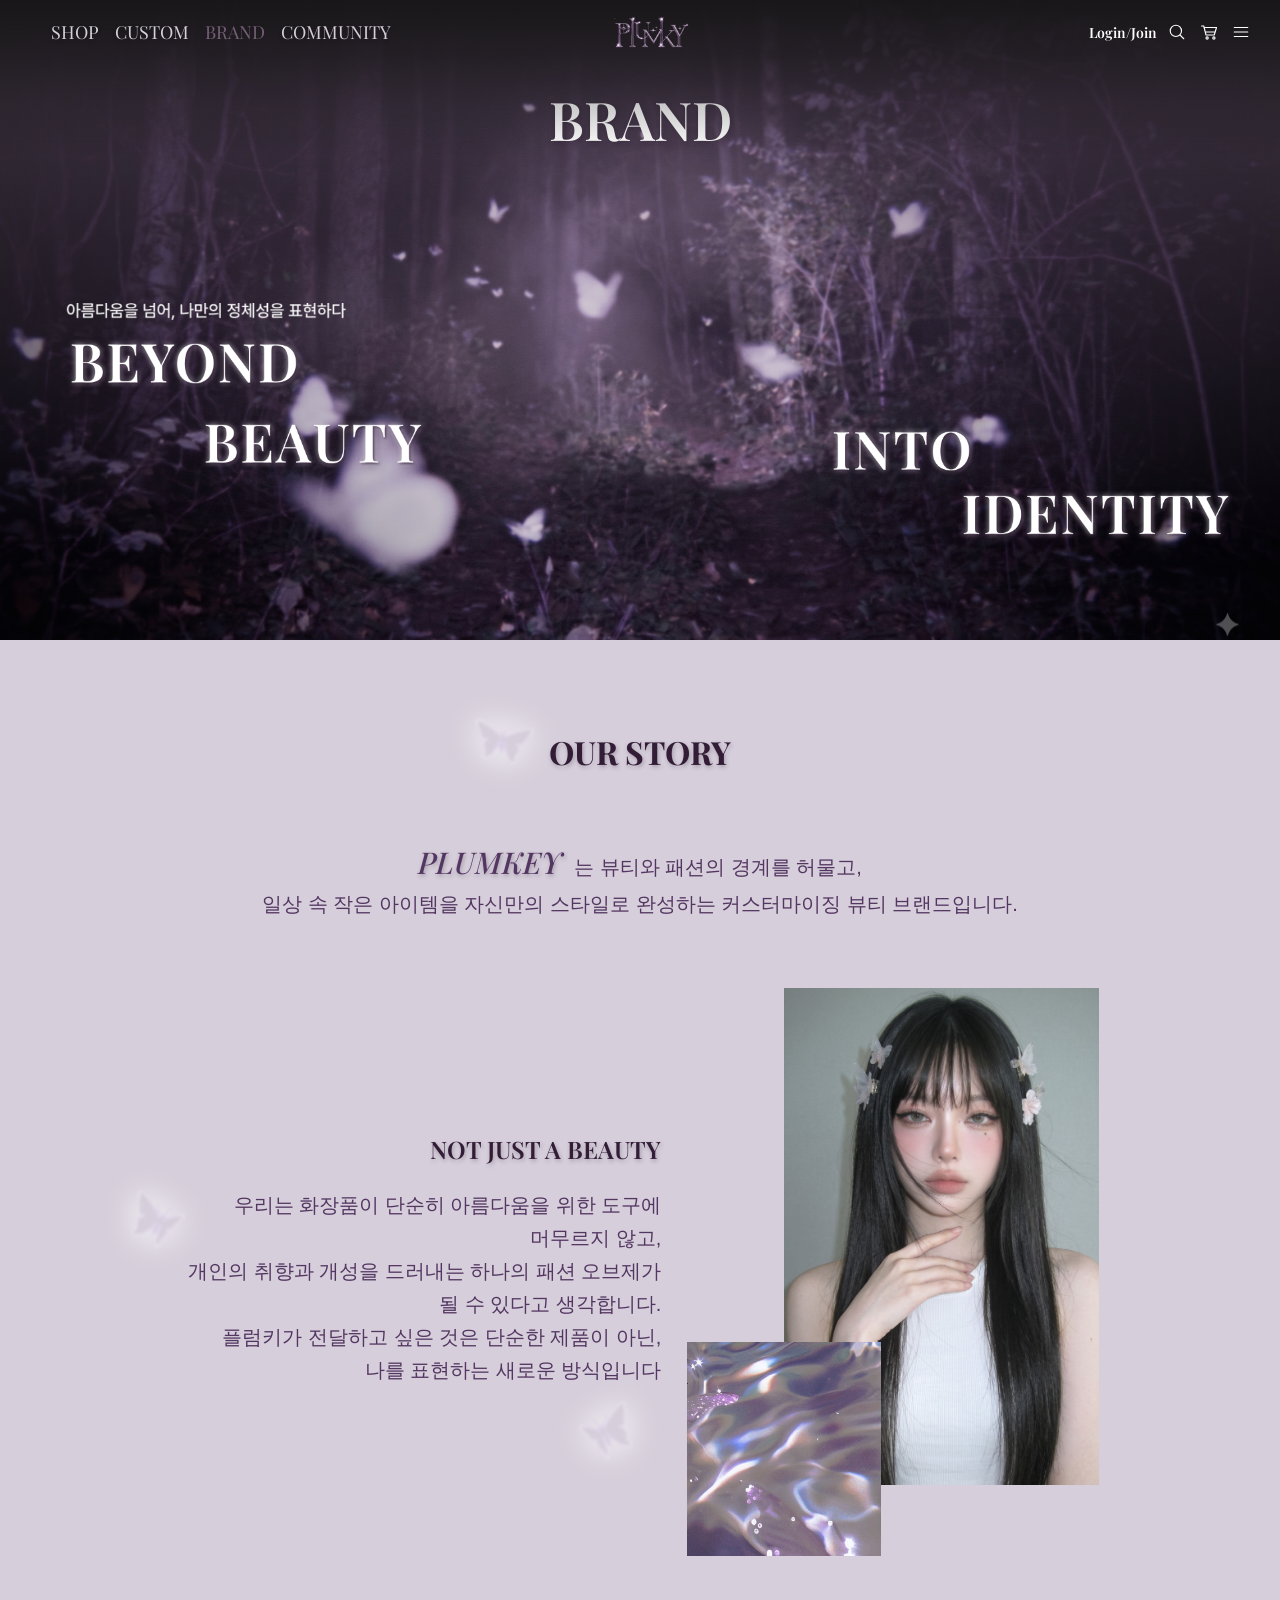
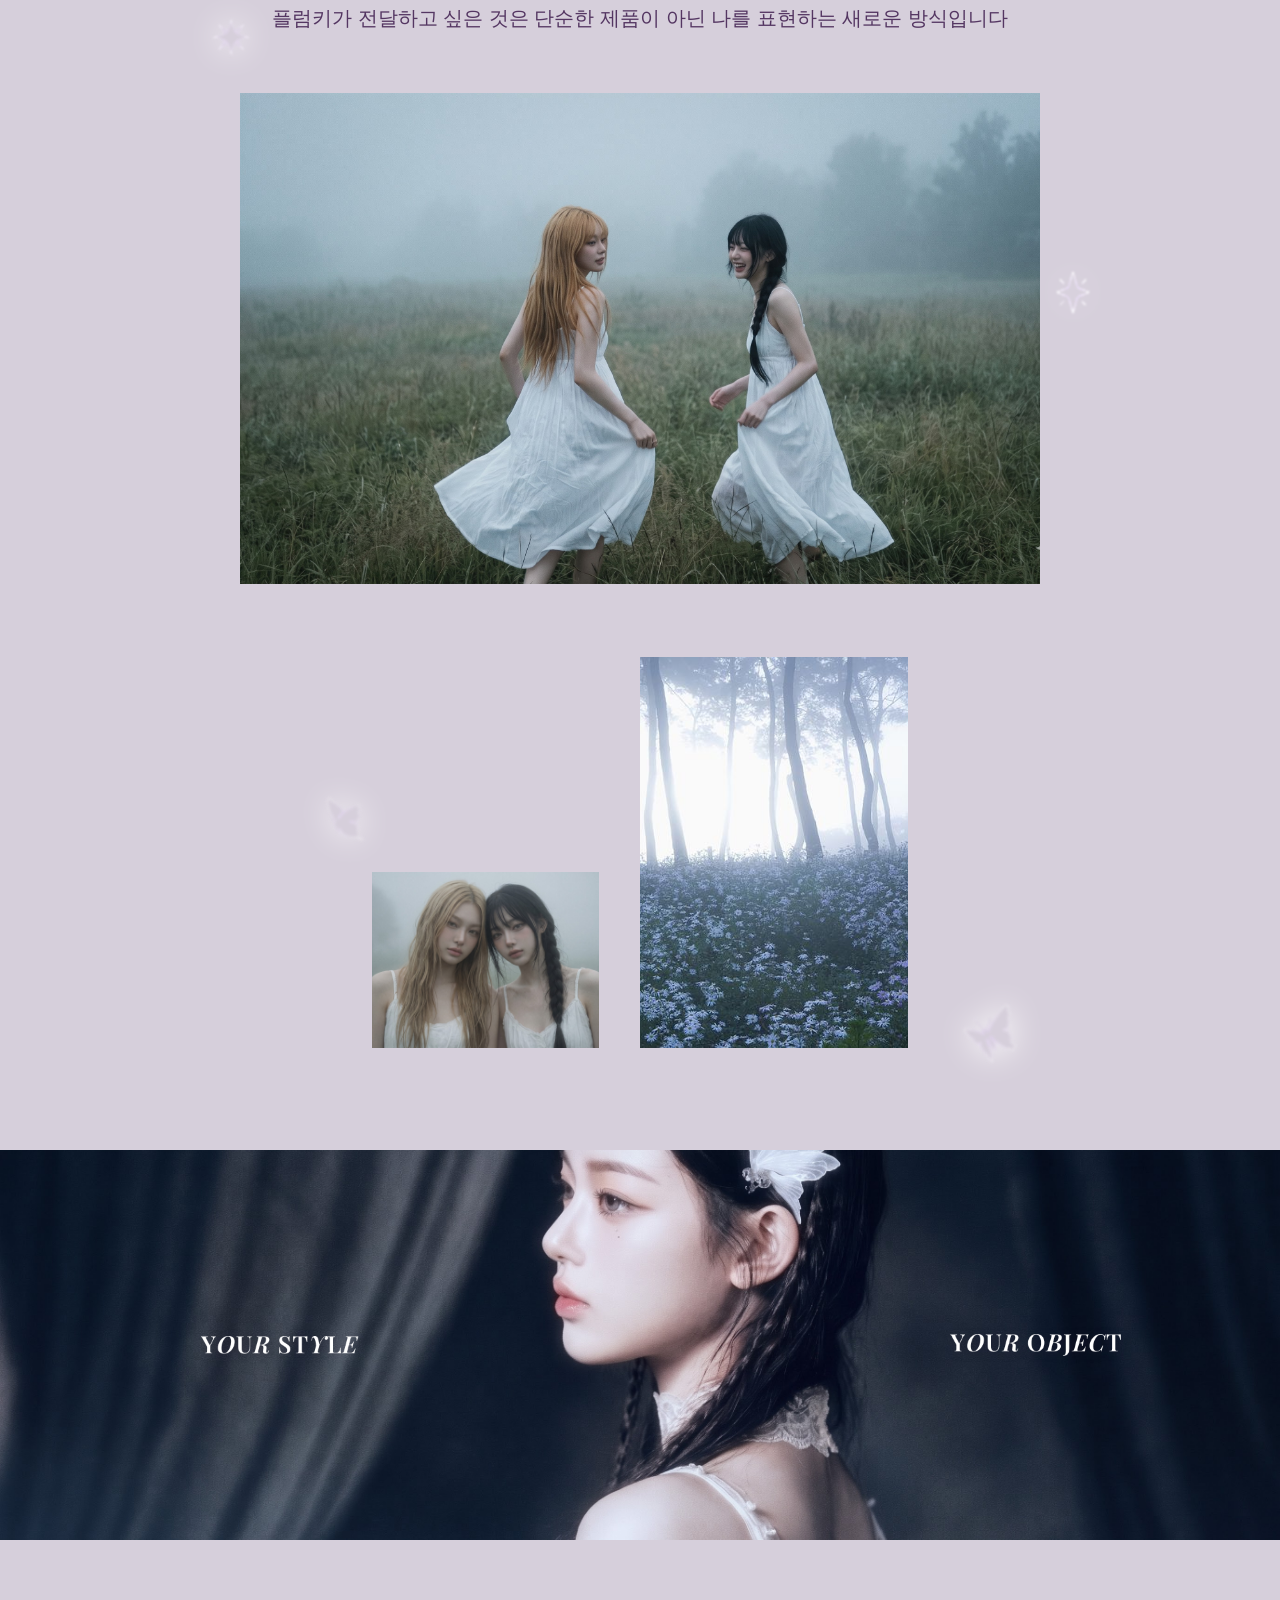
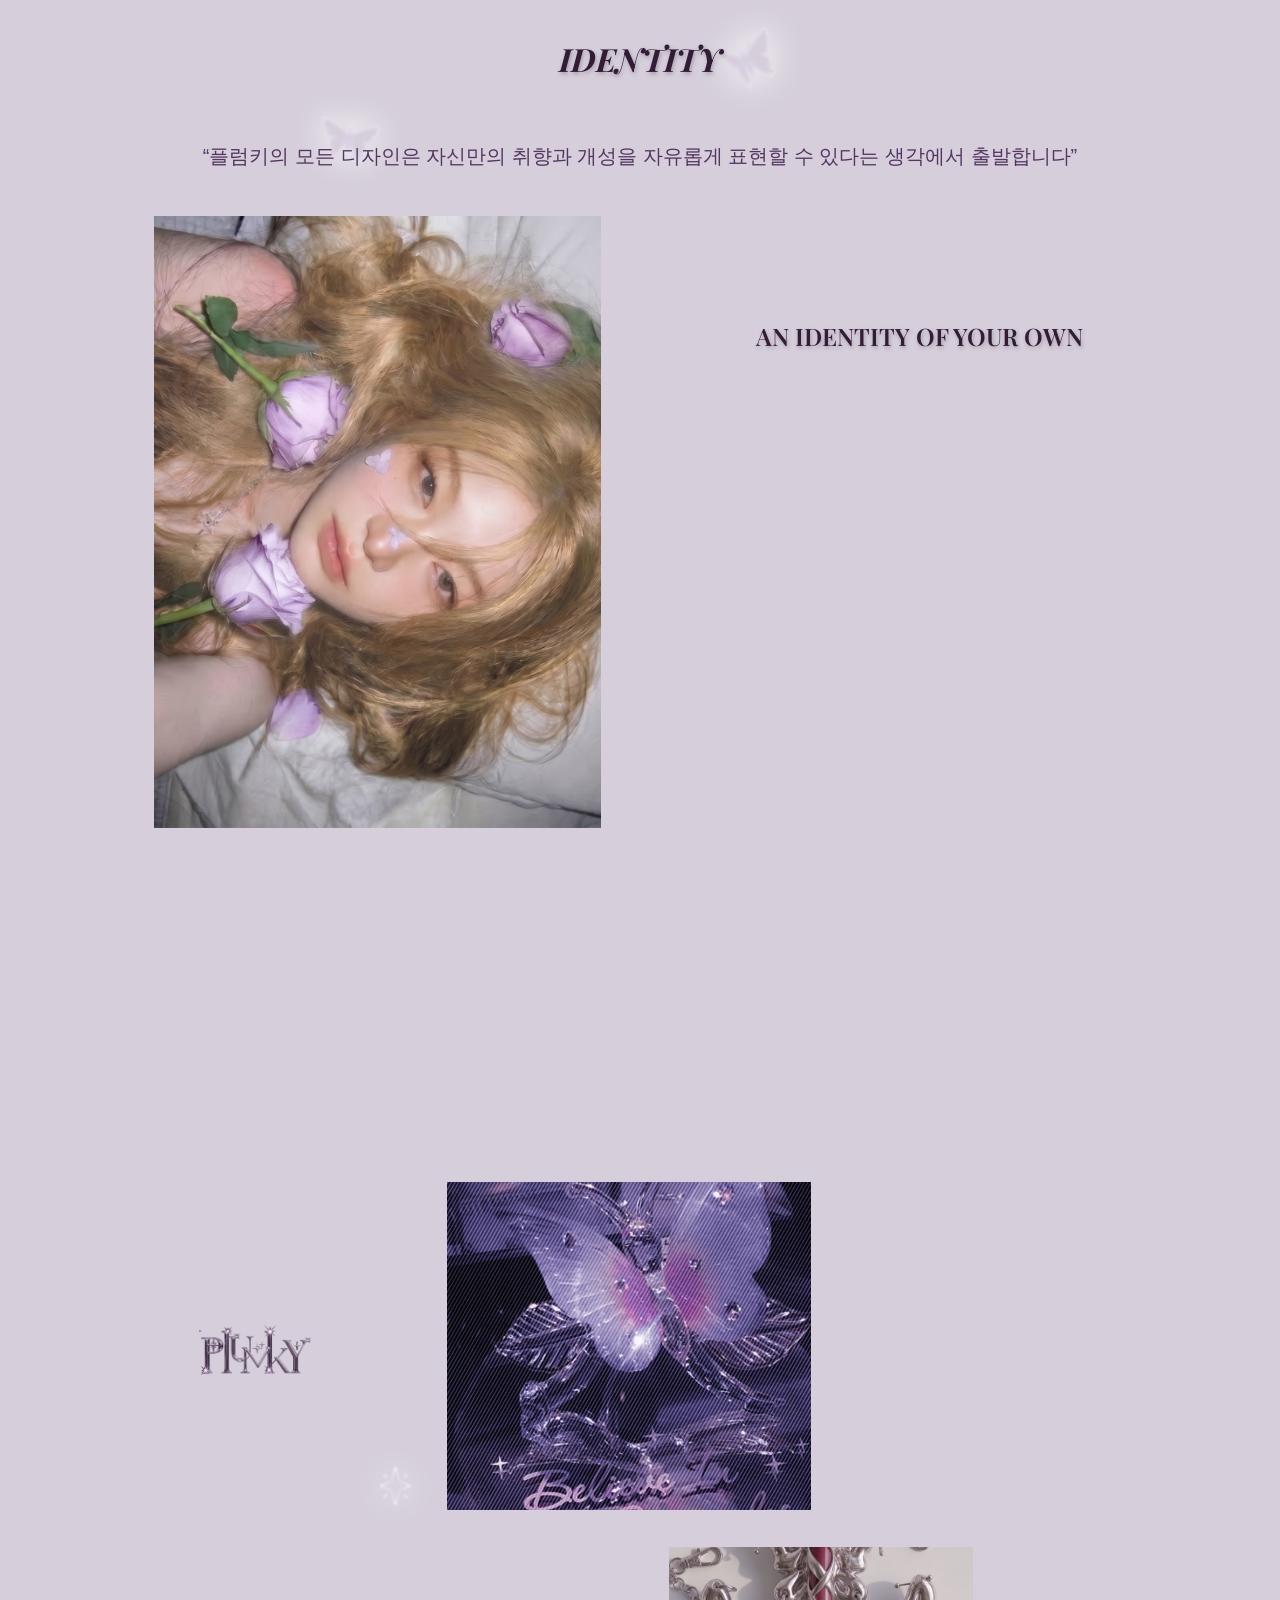
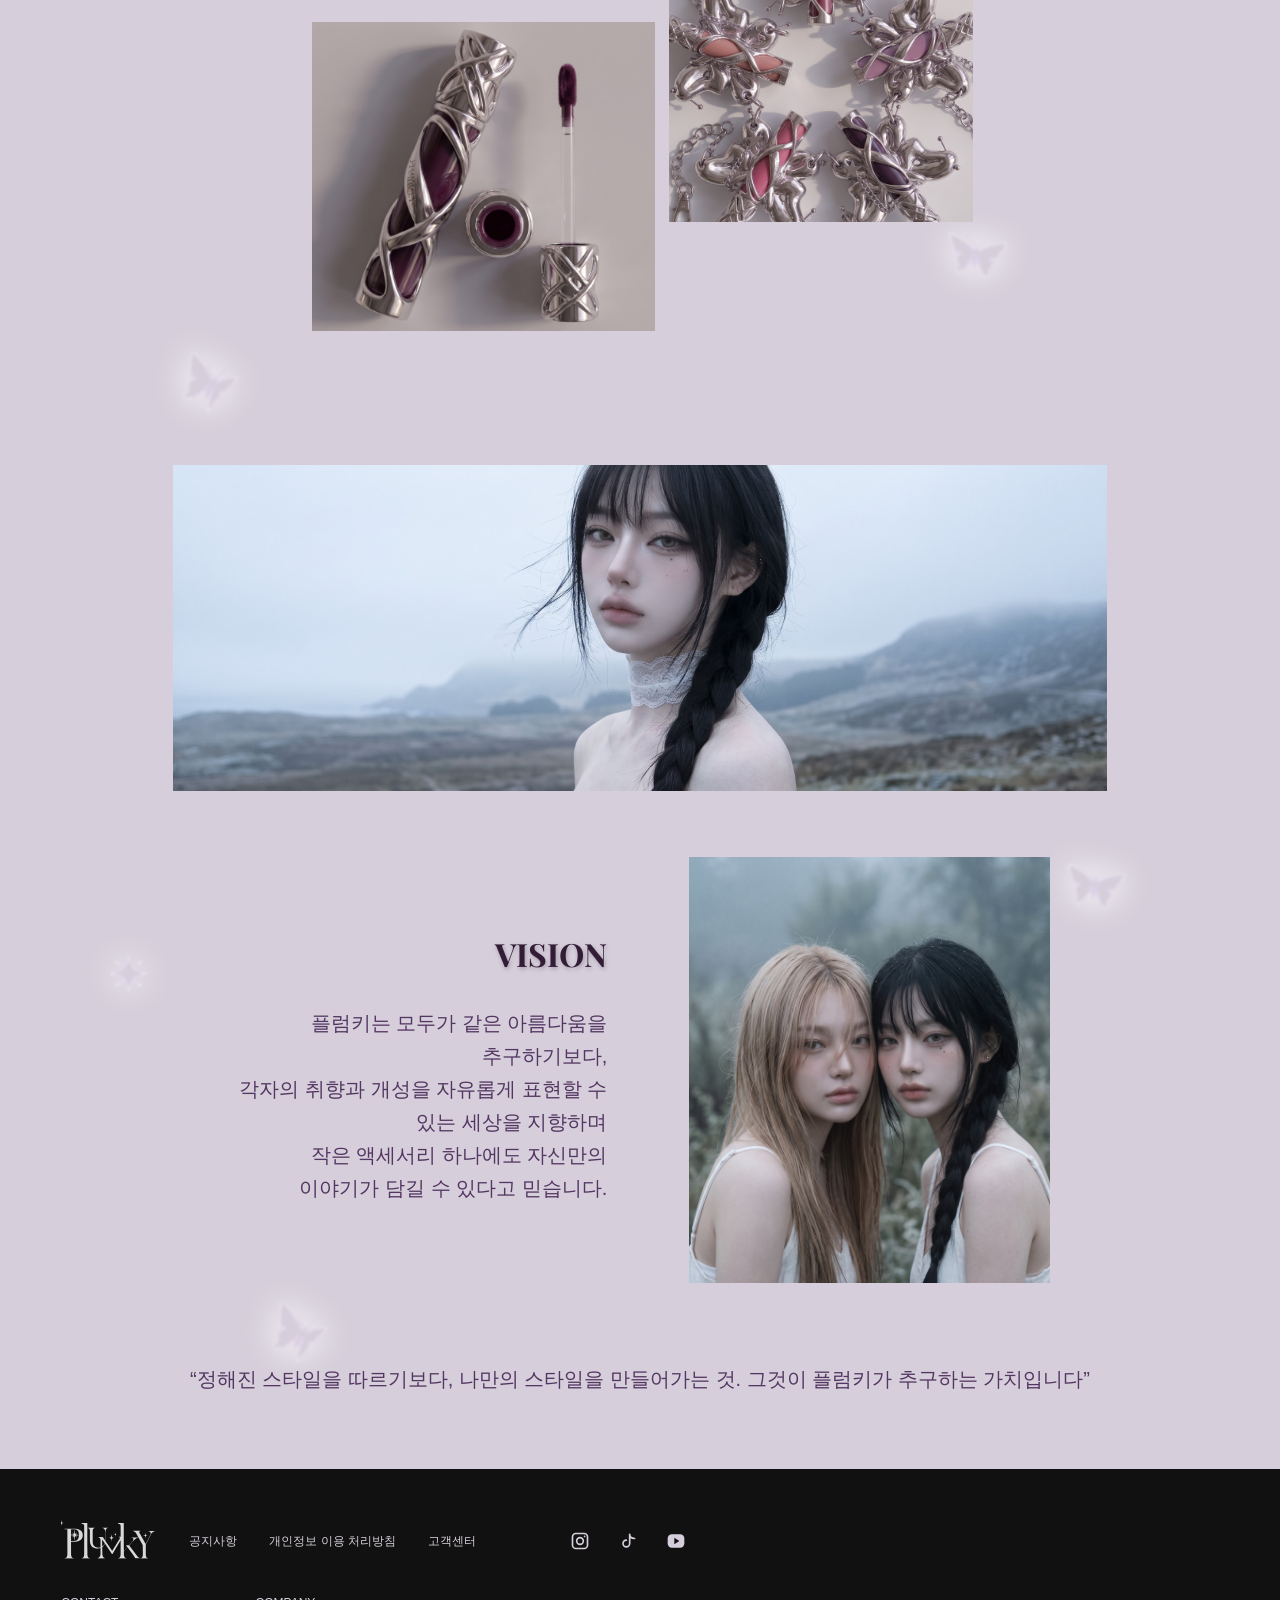
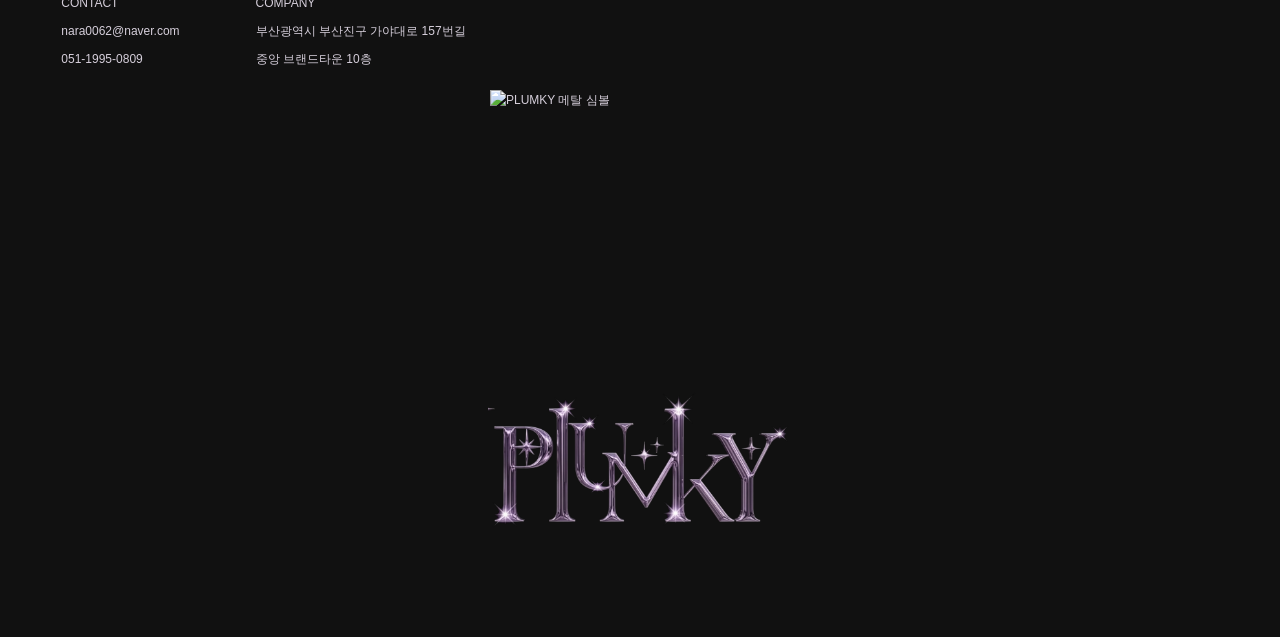
==== commit 81c2228b: "Fix quoted stylesheet and script URLs across all pages" ====
--- a/sub.3.html
+++ b/sub.3.html
@@ -8,13 +8,13 @@
     <link rel="icon" href="favicon.ico?v=20261125" sizes="16x16 32x32 48x48 64x64 256x256">
     <link rel="icon" type="image/png" sizes="64x64" href="main_image/favicon.png?v=20261125">
     <!-- 공통 스타일과 기능 -->
-    <link rel="stylesheet" href="css/reset.css?v=20261126-english-assets>
-    <link rel="stylesheet" href="css/common.css?v=20261126-english-assets>
+    <link rel="stylesheet" href="css/reset.css?v=20261126-assets-fix1">
+    <link rel="stylesheet" href="css/common.css?v=20261126-assets-fix1">
     <!-- SUB3 헤더 및 BRAND 스타일 -->
-    <link rel="stylesheet" href="css/sub3.css?v=20261126-english-assets>
-    <script src="js/common.js?v=20261126-english-assets defer></script>
+    <link rel="stylesheet" href="css/sub3.css?v=20261126-assets-fix1">
+    <script src="js/common.js?v=20261126-assets-fix1" defer></script>
     <!-- SUB3 텍스트 및 이미지 스크롤 애니메이션 -->
-    <script src="js/sub3.js?v=20261126-english-assets defer></script>
+    <script src="js/sub3.js?v=20261126-assets-fix1" defer></script>
   </head>
   <body class="sub3-page">
     <!-- 헤더 아이콘 -->
--- a/css/common.css
+++ b/css/common.css
@@ -0,0 +1,863 @@
+@charset "UTF-8";
+
+/* 웹폰트 연결 */
+@import url("https://fonts.googleapis.com/css2?family=Playfair+Display:ital,wght@0,400..900;1,400..900&display=swap");
+@import url("https://cdn.jsdelivr.net/gh/orioncactus/pretendard@v1.3.9/dist/web/static/pretendard-dynamic-subset.min.css");
+
+/* 공통 색상 변수 */
+:root {
+  --color-text: #111; /* 글자 검정 */
+  --color-primary: #745f77; /* 진한 보라 */
+  --color-purple-light: #e4ccff; /* 밝은 연보라 */
+  --color-purple-dark: #321c36; /* 어두운 보라 */
+  --color-purple-gray: #745f77; /* 회보라 */
+  --color-background: #d6cfdb; /* 배경 회색 */
+  --color-white: #ffffff; /* 흰색 */
+}
+
+/* 영문은 Playfair Display, 한글은 Pretendard로 표시 */
+body {
+  font-family: "Playfair Display", "Pretendard", sans-serif;
+  font-size: 16px;
+  line-height: 1.5;
+  color: var(--color-text);
+}
+
+/* 헤더 */
+.common-header-icon-definitions {
+  position: absolute;
+  width: 0;
+  height: 0;
+  overflow: hidden;
+}
+
+.common-header {
+  position: absolute;
+  inset: 0 0 auto;
+  z-index: 10;
+  display: grid;
+  grid-template-columns: 1fr auto 1fr;
+  align-items: center;
+  height: 4rem;
+  padding-inline: 3.958333vw 2.083333vw;
+  color: var(--color-background);
+}
+
+.common-header-logo {
+  grid-column: 2;
+  grid-row: 1;
+  width: 4.75rem;
+}
+
+.common-header-logo svg {
+  width: 100%;
+  height: auto;
+  aspect-ratio: 1880 / 987;
+}
+
+.common-header-nav {
+  grid-column: 1;
+  grid-row: 1;
+  justify-self: start;
+}
+
+.common-header-nav-list {
+  display: flex;
+  align-items: center;
+  gap: 1.25vw;
+}
+
+.common-header-nav-item {
+  position: relative;
+}
+
+.common-header-nav-link {
+  display: block;
+  padding-block: 1.125rem;
+  font-size: 1.125rem;
+  line-height: 1.5;
+  white-space: nowrap;
+  text-shadow: 0 2px 4px color-mix(in srgb, var(--color-text) 30%, transparent);
+}
+
+/* 헤더 메뉴 호버와 현재 메뉴 */
+.common-header-nav-link:hover,
+.common-header-nav-link:focus-visible,
+.common-header-nav-link[aria-current="true"],
+.common-header-nav-link[aria-expanded="true"] {
+  color: var(--color-purple-gray);
+  text-shadow: none;
+}
+
+.common-header-dropdown {
+  position: absolute;
+  top: calc(100% - 0.375rem);
+  left: 50%;
+  min-width: 5.5rem;
+  padding: 0.25rem 0.625rem;
+  transform: translateX(-50%);
+  color: var(--color-purple-gray);
+  background: var(--color-white);
+  text-align: center;
+  white-space: nowrap;
+}
+
+.common-header-dropdown a {
+  display: block;
+  padding-block: 0.2rem;
+  font-size: 0.875rem;
+  line-height: 1.5;
+}
+
+.common-header-dropdown li + li {
+  border-top: 1px solid var(--color-background);
+}
+
+.common-header-dropdown a:hover,
+.common-header-dropdown a:focus-visible {
+  color: var(--color-purple-dark);
+}
+
+/* 공통 헤더 로그인과 아이콘 색상 */
+.common-header-tools {
+  display: flex;
+  align-items: center;
+  gap: 0.5rem;
+  grid-column: 3;
+  grid-row: 1;
+  justify-self: end;
+  margin-left: 0;
+  color: var(--color-white);
+}
+
+.common-header-icon-button {
+  display: inline-flex;
+  flex-shrink: 0;
+  align-items: center;
+  justify-content: center;
+  width: 1.5rem;
+  height: 1.75rem;
+}
+
+.common-header-icon {
+  width: 1.125rem;
+  height: 1.125rem;
+  fill: none;
+  stroke: currentColor;
+  stroke-width: 1.4;
+  stroke-linecap: round;
+  stroke-linejoin: round;
+}
+
+.common-header :focus-visible,
+.common-header-dialog :focus-visible {
+  outline: 1px solid var(--color-purple-light);
+  outline-offset: 4px;
+}
+
+/* 헤더 공통 대화상자 */
+body.common-header-dialog-open {
+  overflow: hidden;
+}
+
+.common-header-dialog {
+  position: fixed;
+  inset: 0;
+  max-width: 100%;
+  max-height: 100%;
+  border: 0;
+  color: var(--color-primary);
+  background: var(--color-white);
+}
+
+.common-header-dialog::backdrop {
+  background: color-mix(in srgb, var(--color-purple-dark) 24%, transparent);
+}
+
+.common-header-dialog[open] {
+  animation: common-header-dialog-enter 180ms ease-out;
+}
+
+.common-header-dialog-heading {
+  display: flex;
+  align-items: center;
+  justify-content: space-between;
+  gap: 1rem;
+  font-size: 1.25rem;
+}
+
+.common-header-dialog-heading .common-header-icon-button {
+  width: 2.75rem;
+  height: 2.75rem;
+}
+
+.common-header-sr-only {
+  position: absolute;
+  width: 1px;
+  height: 1px;
+  padding: 0;
+  overflow: hidden;
+  clip-path: inset(50%);
+  white-space: nowrap;
+}
+
+@keyframes common-header-dialog-enter {
+  from { opacity: 0; translate: 0.75rem 0; }
+  to { opacity: 1; translate: 0 0; }
+}
+
+/* 헤더 전체 메뉴 */
+.common-header-side-menu {
+  width: 16rem;
+  height: 100vh;
+  height: 100dvh;
+  max-height: none;
+  margin: 0 0 0 auto;
+  padding: 1rem 1.75rem 2rem;
+}
+
+.common-header-side-tools {
+  display: flex;
+  align-items: center;
+  gap: 0.375rem;
+}
+
+.common-header-login {
+  margin-right: auto;
+  font-size: 0.875rem;
+  white-space: nowrap;
+}
+
+.common-header-side-tools .common-header-icon {
+  width: 1.25rem;
+  height: 1.25rem;
+}
+
+.common-header-side-nav {
+  display: flex;
+  flex-direction: column;
+  gap: 1.5rem;
+  margin-top: 1.5rem;
+}
+
+.common-header-side-title {
+  display: block;
+  font-size: 1.125rem;
+  text-shadow: 1px 2px 3px color-mix(in srgb, var(--color-text) 25%, transparent);
+}
+
+.common-header-my-page {
+  margin-bottom: 0.125rem;
+}
+
+.common-header-side-group summary {
+  position: relative;
+  padding-right: 1.5rem;
+  list-style: none;
+  cursor: pointer;
+}
+
+.common-header-side-group summary::-webkit-details-marker {
+  display: none;
+}
+
+.common-header-side-group summary::after {
+  position: absolute;
+  top: 0.35rem;
+  right: 0.125rem;
+  width: 0.625rem;
+  height: 0.625rem;
+  border-right: 1px solid currentColor;
+  border-bottom: 1px solid currentColor;
+  transform: rotate(45deg);
+  content: "";
+}
+
+.common-header-side-group[open] summary::after {
+  top: 0.65rem;
+  transform: rotate(225deg);
+}
+
+.common-header-side-links {
+  margin-top: 0.375rem;
+  text-align: center;
+}
+
+.common-header-side-links a {
+  display: block;
+  padding-block: 0.25rem;
+  border-bottom: 1px solid var(--color-background);
+  font-size: 0.875rem;
+}
+
+.common-header-side-links a:hover,
+.common-header-side-links a:focus-visible,
+.common-header-side-title:hover {
+  color: var(--color-purple-dark);
+}
+
+/* 헤더 검색 */
+.common-header-search {
+  inset: 4.75rem 1.75rem auto auto;
+  width: min(26rem, calc(100% - 3.5rem));
+  margin: 0;
+  padding: 1.25rem 1.5rem 1.75rem;
+}
+
+.common-header-search-field {
+  display: flex;
+  align-items: center;
+  gap: 0.75rem;
+  margin-top: 1rem;
+  padding-block: 0.625rem;
+  border-bottom: 1px solid var(--color-primary);
+}
+
+.common-header-search-field input {
+  width: 100%;
+  min-width: 0;
+  font-family: "Pretendard", sans-serif;
+  font-size: 0.875rem;
+}
+
+.common-header-search-field input::placeholder {
+  color: var(--color-purple-gray);
+}
+
+/* 헤더 장바구니 */
+.common-header-cart {
+  width: min(24rem, 100%);
+  height: 100vh;
+  height: 100dvh;
+  max-height: none;
+  margin: 0 0 0 auto;
+  padding: 1.25rem 1.5rem;
+}
+
+.common-header-cart-empty {
+  margin-top: 5rem;
+  font-family: "Pretendard", sans-serif;
+  font-size: 0.875rem;
+  text-align: center;
+}
+
+/* 공통 장바구니 상품 이미지와 구매하기 */
+.shopping-bag[open] {
+  display: flex;
+  flex-direction: column;
+  overflow: hidden;
+}
+
+.shopping-bag > :is(.header-dialog-heading, .common-header-dialog-heading) {
+  flex-shrink: 0;
+}
+
+.shopping-bag-items {
+  flex: 1;
+  min-height: 0;
+  margin-top: 1.5rem;
+  overflow-y: auto;
+  overscroll-behavior: contain;
+  font-family: "Pretendard", sans-serif;
+  font-size: 0.875rem;
+}
+
+.shopping-bag-item {
+  padding-block: 1rem;
+  border-bottom: 1px solid var(--color-background);
+}
+
+.shopping-bag-item:first-child {
+  padding-top: 0;
+}
+
+.shopping-bag-custom-title {
+  margin-bottom: 0.875rem;
+  color: var(--color-purple-dark);
+  font-weight: 600;
+}
+
+.shopping-bag-product {
+  display: grid;
+  grid-template-columns: 4rem minmax(0, 1fr);
+  align-items: center;
+  gap: 0.875rem;
+}
+
+.shopping-bag-product + .shopping-bag-product {
+  margin-top: 0.75rem;
+}
+
+.shopping-bag-product img {
+  width: 4rem;
+  height: 4rem;
+  object-fit: cover;
+}
+
+.shopping-bag-name {
+  color: var(--color-purple-dark);
+  overflow-wrap: anywhere;
+}
+
+.shopping-bag-price {
+  margin-top: 0.25rem;
+}
+
+.shopping-bag-item-actions {
+  display: flex;
+  flex-wrap: wrap;
+  align-items: center;
+  gap: 0.75rem;
+  margin-top: 0.75rem;
+}
+
+.shopping-bag-item-actions strong {
+  margin-left: auto;
+}
+
+.shopping-bag-item-actions button {
+  min-height: 2.75rem;
+  padding-inline: 0.5rem;
+  text-decoration: underline;
+  text-underline-offset: 0.2em;
+}
+
+.shopping-bag-footer {
+  flex-shrink: 0;
+  margin-top: 1rem;
+  padding-top: 1.25rem;
+  padding-bottom: env(safe-area-inset-bottom, 0px);
+  border-top: 1px solid var(--color-background);
+  font-family: "Pretendard", sans-serif;
+}
+
+.shopping-bag-total {
+  display: flex;
+  flex-wrap: wrap;
+  align-items: center;
+  justify-content: space-between;
+  gap: 0.5rem;
+  margin-bottom: 1rem;
+  font-size: 0.875rem;
+}
+
+.shopping-bag-total strong {
+  color: var(--color-purple-dark);
+  font-size: 1.25rem;
+}
+
+.shopping-bag-buy {
+  width: 100%;
+  min-height: 3rem;
+  padding: 0.75rem 1rem;
+  color: var(--color-white);
+  background: var(--color-primary);
+  font-size: 1rem;
+  font-weight: 600;
+}
+
+.shopping-bag-buy:hover,
+.shopping-bag-buy:focus-visible {
+  background: var(--color-purple-dark);
+}
+
+.shopping-bag :focus-visible {
+  outline: 2px solid var(--color-primary);
+  outline-offset: 2px;
+}
+
+.shopping-bag-notice:not(:empty) {
+  margin-top: 0.75rem;
+  font-size: 0.875rem;
+}
+
+/* 공통 장바구니 태블릿 */
+@media (max-width: 1024px) {
+  .shopping-bag-product {
+    gap: 0.75rem;
+  }
+}
+
+/* 공통 장바구니 모바일 */
+@media (max-width: 600px) {
+  .shopping-bag[open] {
+    padding: 1rem;
+  }
+
+  .shopping-bag-product {
+    grid-template-columns: 3.5rem minmax(0, 1fr);
+  }
+
+  .shopping-bag-product img {
+    width: 3.5rem;
+    height: 3.5rem;
+  }
+}
+
+/* 공통 헤더 로그인 */
+.common-header-account {
+  font-size: 0.875rem;
+  white-space: nowrap;
+}
+
+/* 헤더 태블릿 */
+@media (max-width: 1024px) {
+
+  .common-header {
+    height: 4.5rem;
+    padding-inline: 1.5rem;
+  }
+
+  .common-header-nav {
+    display: none;
+  }
+
+  .common-header-tools {
+    gap: 0.5rem;
+    margin-left: auto;
+  }
+
+  .common-header-icon-button {
+    width: 2.75rem;
+    height: 2.75rem;
+  }
+
+  .common-header-side-tools .common-header-icon-button {
+    width: 1.75rem;
+  }
+}
+
+/* 헤더 모바일 */
+@media (max-width: 600px) {
+
+  .common-header {
+    height: 4rem;
+    padding-inline: 1rem;
+  }
+
+  .common-header-logo {
+    width: 5rem;
+  }
+
+  .common-header-tools {
+    gap: 0;
+  }
+
+  .common-header-search {
+    inset: 4.5rem 1rem auto;
+    width: calc(100% - 2rem);
+  }
+}
+
+/* 헤더 모션 접근성 */
+@media (prefers-reduced-motion: reduce) {
+
+  .common-header-dialog[open] {
+    animation: none;
+  }
+}
+
+/* 공통 헤더 모바일 로그인 */
+@media (max-width: 600px) {
+  .common-header-tools .common-header-icon-button {
+    width: 2rem;
+  }
+
+  .common-header-tools > .common-header-account {
+    display: none;
+  }
+}
+
+/* 메인 헤더 영상 대비와 메뉴 가독성 */
+body > .site-header {
+  isolation: isolate;
+}
+
+body > .site-header::before {
+  height: clamp(8rem, 20vh, 13rem);
+  background: linear-gradient(
+    to bottom,
+    color-mix(in srgb, var(--color-text) 78%, transparent) 0%,
+    color-mix(in srgb, var(--color-text) 54%, transparent) 36%,
+    color-mix(in srgb, var(--color-text) 22%, transparent) 70%,
+    transparent 100%
+  );
+}
+
+.site-header .header-nav-link {
+  font-weight: 500;
+  text-shadow: 0 2px 5px color-mix(in srgb, var(--color-text) 55%, transparent);
+}
+
+.site-header .header-icon {
+  stroke-width: 1.4;
+}
+
+/* 메인 헤더 도구 아이콘 색상 */
+.site-header .header-tools {
+  color: var(--color-white);
+}
+
+/* FOOTER */
+.site-footer {
+  min-height: 49.479167vw;
+  padding: 3rem 4.791667vw 6rem;
+  overflow: hidden;
+  color: var(--color-background);
+  background: var(--color-text);
+  font-family: "Pretendard", sans-serif;
+  font-size: 0.75rem;
+  line-height: 1.7;
+}
+
+.footer-top {
+  display: flex;
+  align-items: center;
+  gap: 2rem;
+}
+
+.footer-home {
+  flex-shrink: 0;
+  width: 6rem;
+}
+
+.footer-home svg {
+  width: 100%;
+  height: auto;
+  aspect-ratio: 216 / 107;
+  overflow: hidden;
+  filter: grayscale(1) brightness(0) invert(0.85);
+}
+
+.footer-links {
+  display: flex;
+  flex-wrap: wrap;
+  gap: 0.75rem 2rem;
+}
+
+.footer-social {
+  display: flex;
+  align-items: center;
+  gap: 1.5rem;
+  margin-left: 3.75rem;
+}
+
+.footer-social a {
+  display: inline-flex;
+  align-items: center;
+  justify-content: center;
+  width: 1.5rem;
+  height: 2.75rem;
+}
+
+.footer-social svg {
+  width: 1.25rem;
+  height: 1.25rem;
+  fill: none;
+  stroke: currentColor;
+  stroke-width: 2;
+  stroke-linecap: round;
+  stroke-linejoin: round;
+}
+
+.footer-social .footer-icon-fill {
+  fill: currentColor;
+  stroke: none;
+}
+
+.footer-social .footer-icon-cutout {
+  fill: var(--color-text);
+  stroke: none;
+}
+
+/* FOOTER 연락처와 회사 정보 */
+.footer-details {
+  display: flex;
+  flex-wrap: wrap;
+  gap: 2rem 4.75rem;
+  margin-top: 1.75rem;
+}
+
+.footer-details h2 {
+  margin-bottom: 0.5rem;
+  font-weight: 400;
+}
+
+.footer-details address {
+  display: flex;
+  flex-direction: column;
+  gap: 0.5rem;
+  word-break: keep-all;
+  overflow-wrap: break-word;
+}
+
+.footer-links a:hover,
+.footer-social a:hover {
+  color: var(--color-purple-light);
+}
+
+.site-footer :focus-visible {
+  outline: 2px solid var(--color-purple-light);
+  outline-offset: 4px;
+}
+
+/* FOOTER 제자리 메탈 로고 입체 효과 */
+.footer-metal {
+  display: flex;
+  flex-direction: column;
+  align-items: center;
+  width: fit-content;
+  max-width: 100%;
+  margin: 1.25rem auto 0;
+  perspective: 900px;
+}
+
+.footer-metal-item {
+  flex-shrink: 0;
+  max-width: 100%;
+  transform: rotateX(var(--footer-tilt-x, 0deg)) rotateY(var(--footer-tilt-y, 0deg));
+  transform-origin: center;
+  transform-style: preserve-3d;
+  transition: transform 700ms cubic-bezier(0.22, 1, 0.36, 1);
+}
+
+.site-footer.is-tilting .footer-metal-item {
+  transition: transform 180ms ease-out;
+  will-change: transform;
+}
+
+.footer-metal-symbol {
+  width: 18.75rem;
+}
+
+.footer-metal-symbol img {
+  width: 100%;
+  height: auto;
+  pointer-events: none;
+  user-select: none;
+}
+
+.footer-metal-wordmark {
+  width: 19rem;
+  margin-top: -1rem;
+}
+
+.footer-metal-wordmark svg {
+  width: 100%;
+  height: auto;
+  aspect-ratio: 1880 / 987;
+  overflow: hidden;
+  pointer-events: none;
+}
+
+/* FOOTER 태블릿 */
+@media (max-width: 1024px) {
+  .site-footer {
+    min-height: 48rem;
+    padding: 2.5rem 1.5rem 4rem;
+  }
+
+  .footer-top {
+    flex-wrap: wrap;
+    gap: 1.25rem 1.5rem;
+  }
+
+  .footer-social {
+    margin-left: 0;
+  }
+
+  .footer-metal {
+    margin-top: 2rem;
+  }
+}
+
+/* FOOTER 모바일 */
+@media (max-width: 600px) {
+  .site-footer {
+    min-height: 42rem;
+    padding: 2rem 1.25rem 4rem;
+  }
+
+  .footer-links {
+    order: 2;
+    width: 100%;
+    gap: 0.75rem 1.25rem;
+  }
+
+  .footer-social {
+    margin-left: auto;
+    gap: 1rem;
+  }
+
+  .footer-details {
+    flex-direction: column;
+    gap: 1.5rem;
+    margin-top: 2rem;
+  }
+
+  .footer-metal {
+    margin-top: 2.5rem;
+  }
+
+  .footer-metal-symbol {
+    width: clamp(10rem, 40vw, 14rem);
+  }
+
+  .footer-metal-wordmark {
+    width: clamp(12rem, 56vw, 17rem);
+    margin-top: -0.5rem;
+  }
+}
+
+/* COMMUNITY 페이지 이동 시 등장 효과의 초기 상태를 즉시 적용 */
+body.community-reveal-preparing:is(.gallery-page, .community-page, .event-page, .qna-page)
+  :is(.gallery-reveal, .review-reveal, .event-reveal, .qna-reveal) {
+  transition: none;
+  animation: none;
+}
+
+/* COMMUNITY 화면 진입과 재방문 시 콘텐츠 등장 */
+body:is(.gallery-page, .community-page, .event-page, .qna-page)
+  :is(.gallery-reveal.is-gallery-revealed, .review-reveal.is-review-revealed, .event-reveal.is-event-revealed, .qna-reveal.is-qna-revealed) {
+  animation: community-content-rise 750ms cubic-bezier(0.22, 1, 0.36, 1) both;
+  animation-delay: var(--community-reveal-delay, 0ms);
+}
+
+:is(.gallery-community-nav, .review-community-nav, .event-community-nav, .qna-community-nav) {
+  --community-reveal-delay: 180ms;
+}
+
+:is(.gallery-title, .review-section-title, .event-section-title, .qna-section-title) {
+  --community-reveal-delay: 350ms;
+}
+
+@keyframes community-content-rise {
+  from { opacity: 0; translate: 0 2rem; }
+  to { opacity: 1; translate: 0 0; }
+}
+
+/* COMMUNITY 모션 접근성과 키보드 즉시 표시 */
+body:is(.gallery-page, .community-page, .event-page, .qna-page)
+  :is(.gallery-reveal, .review-reveal, .event-reveal, .qna-reveal):focus-within {
+  animation: none;
+}
+
+@media (prefers-reduced-motion: reduce) {
+  body:is(.gallery-page, .community-page, .event-page, .qna-page)
+    :is(.gallery-reveal, .review-reveal, .event-reveal, .qna-reveal) {
+    animation: none;
+    opacity: 1;
+    translate: none;
+  }
+}
+
+/* FOOTER 모션 접근성 */
+@media (prefers-reduced-motion: reduce) {
+  .footer-metal-item,
+  .site-footer.is-tilting .footer-metal-item {
+    transform: none;
+    transition: none;
+    will-change: auto;
+  }
+}
+
